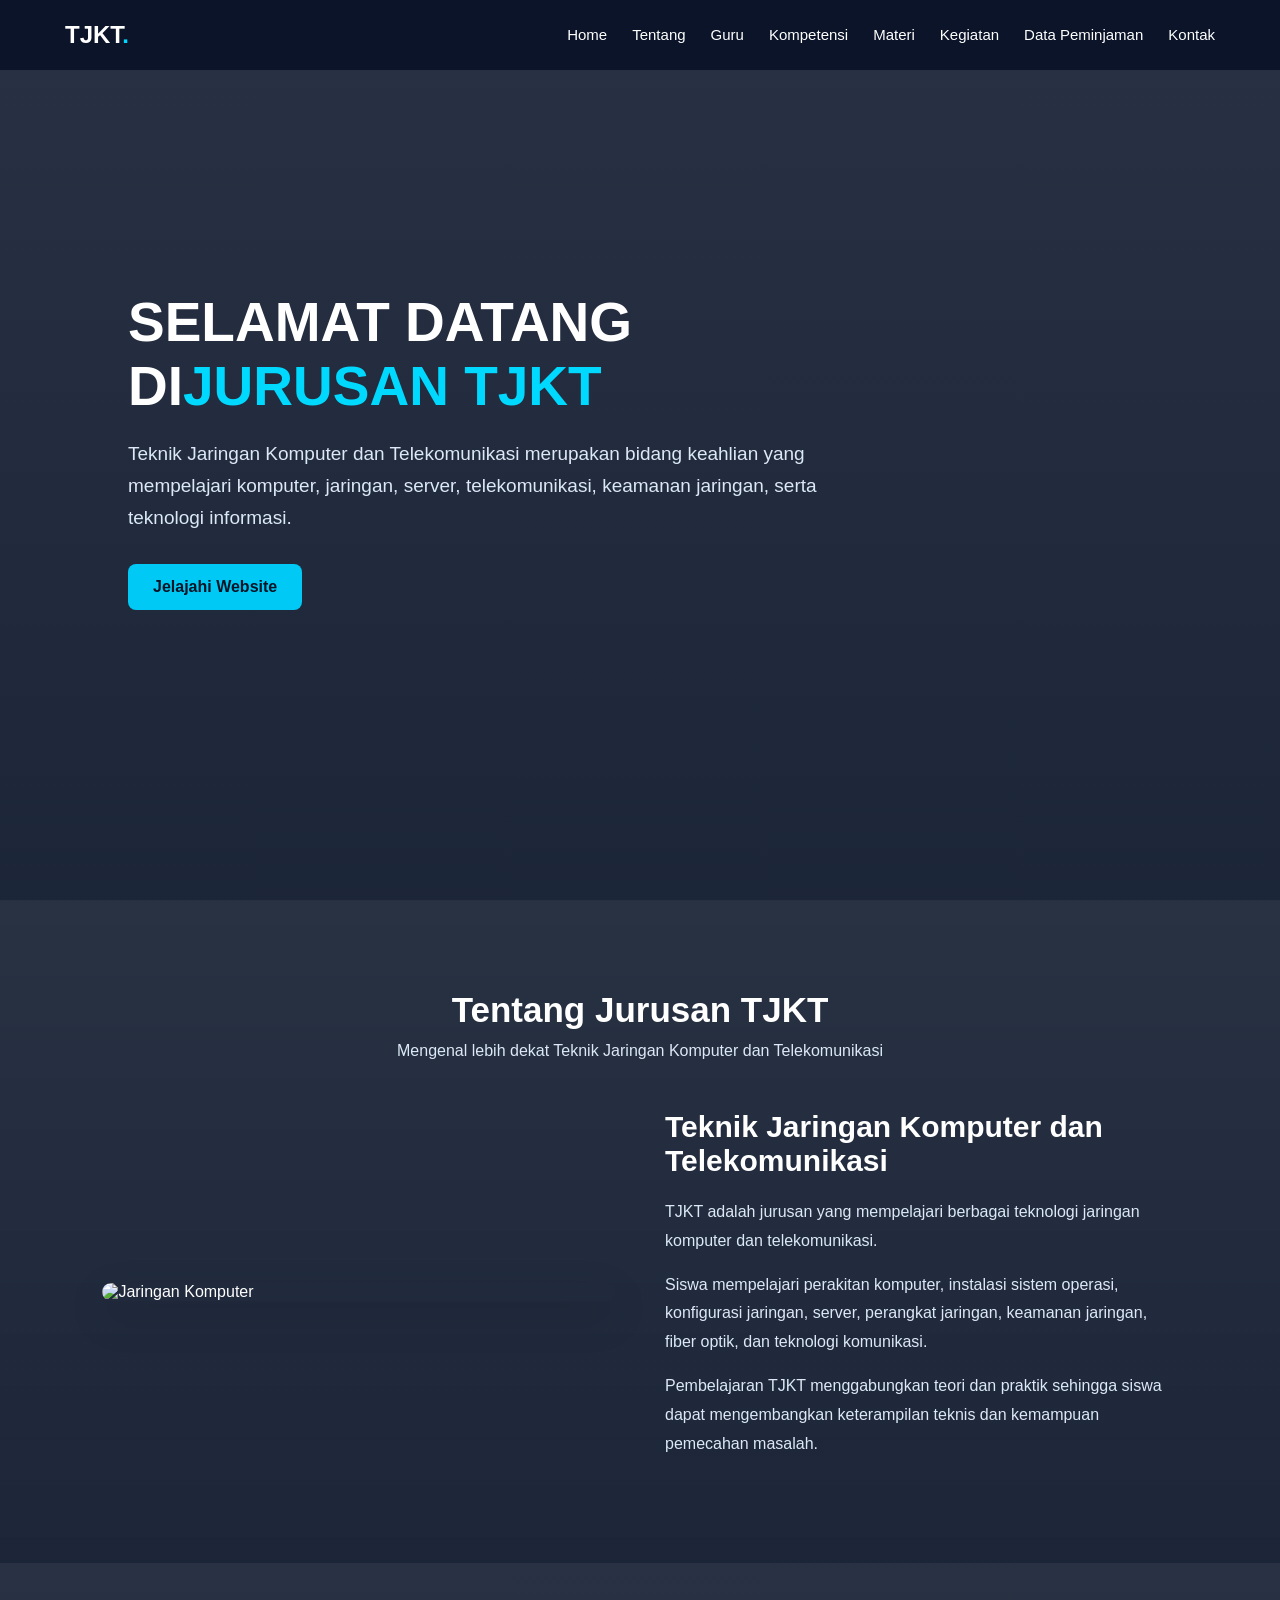
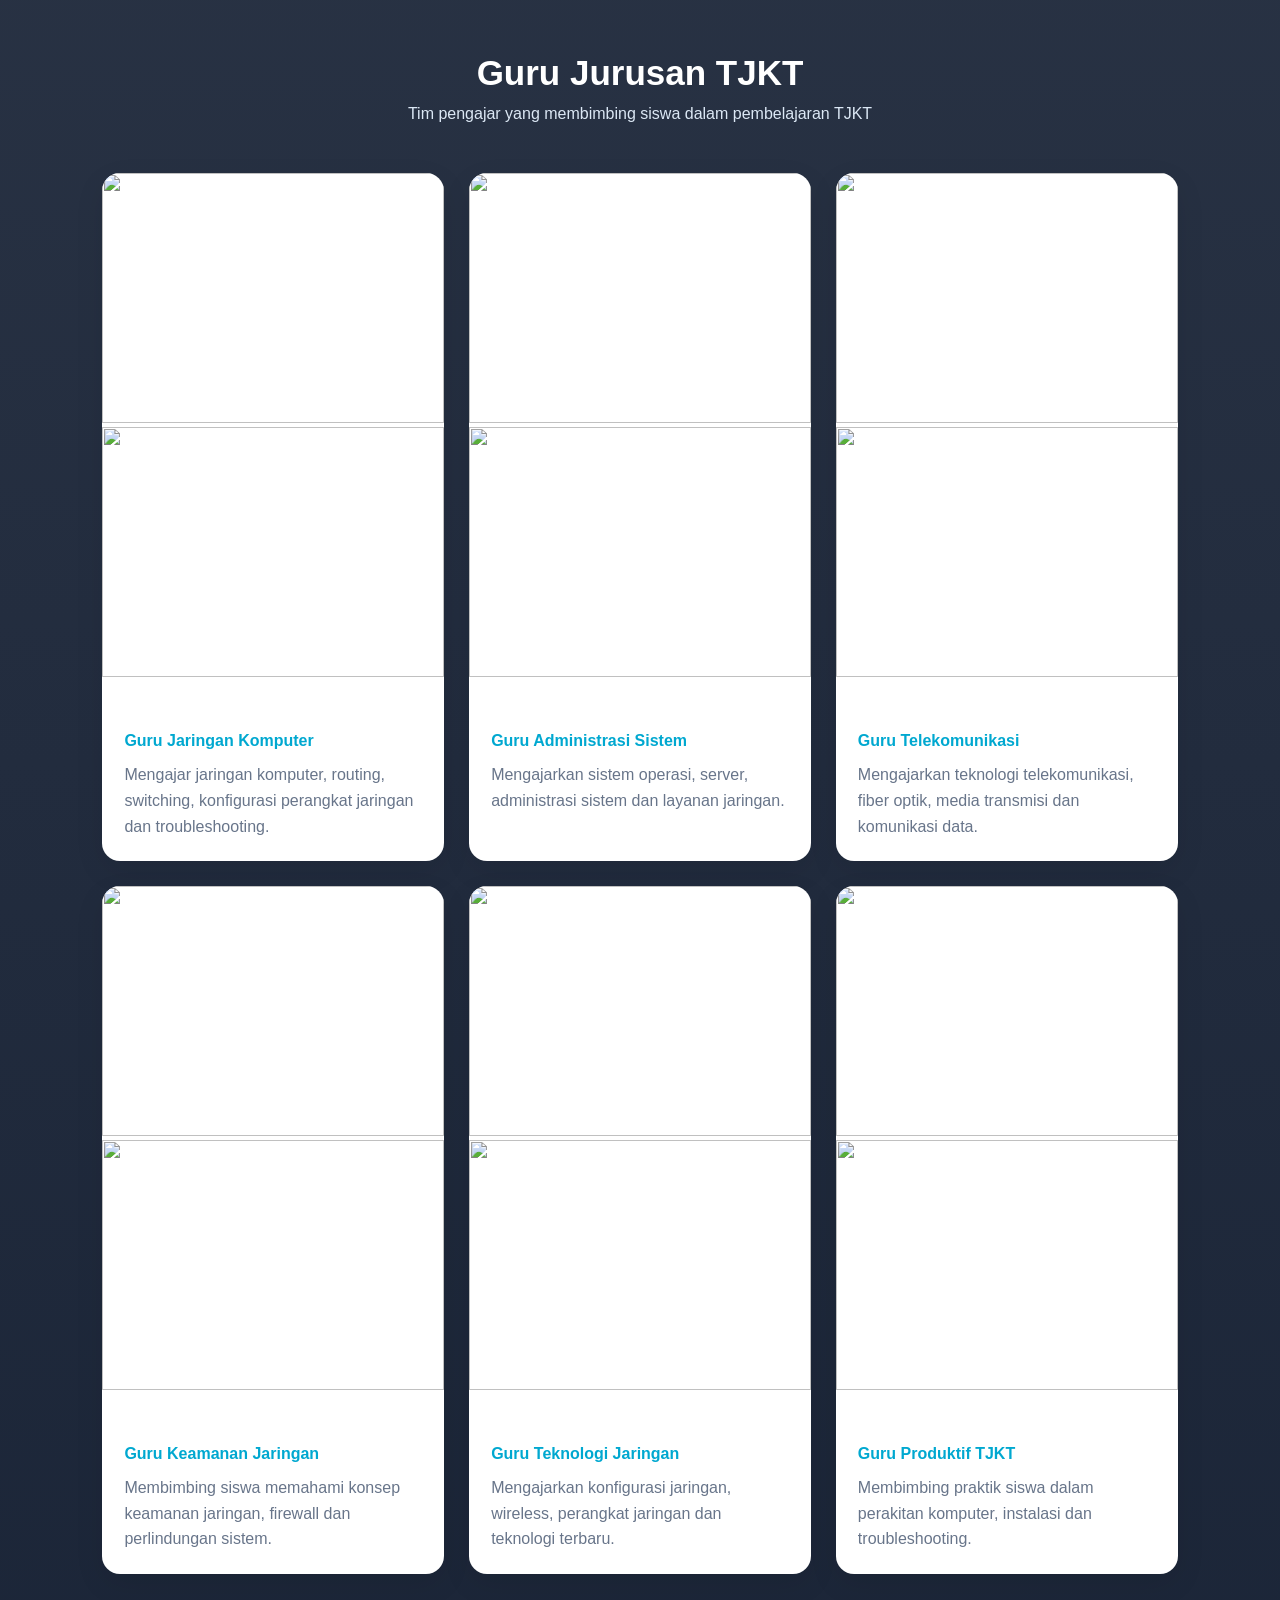
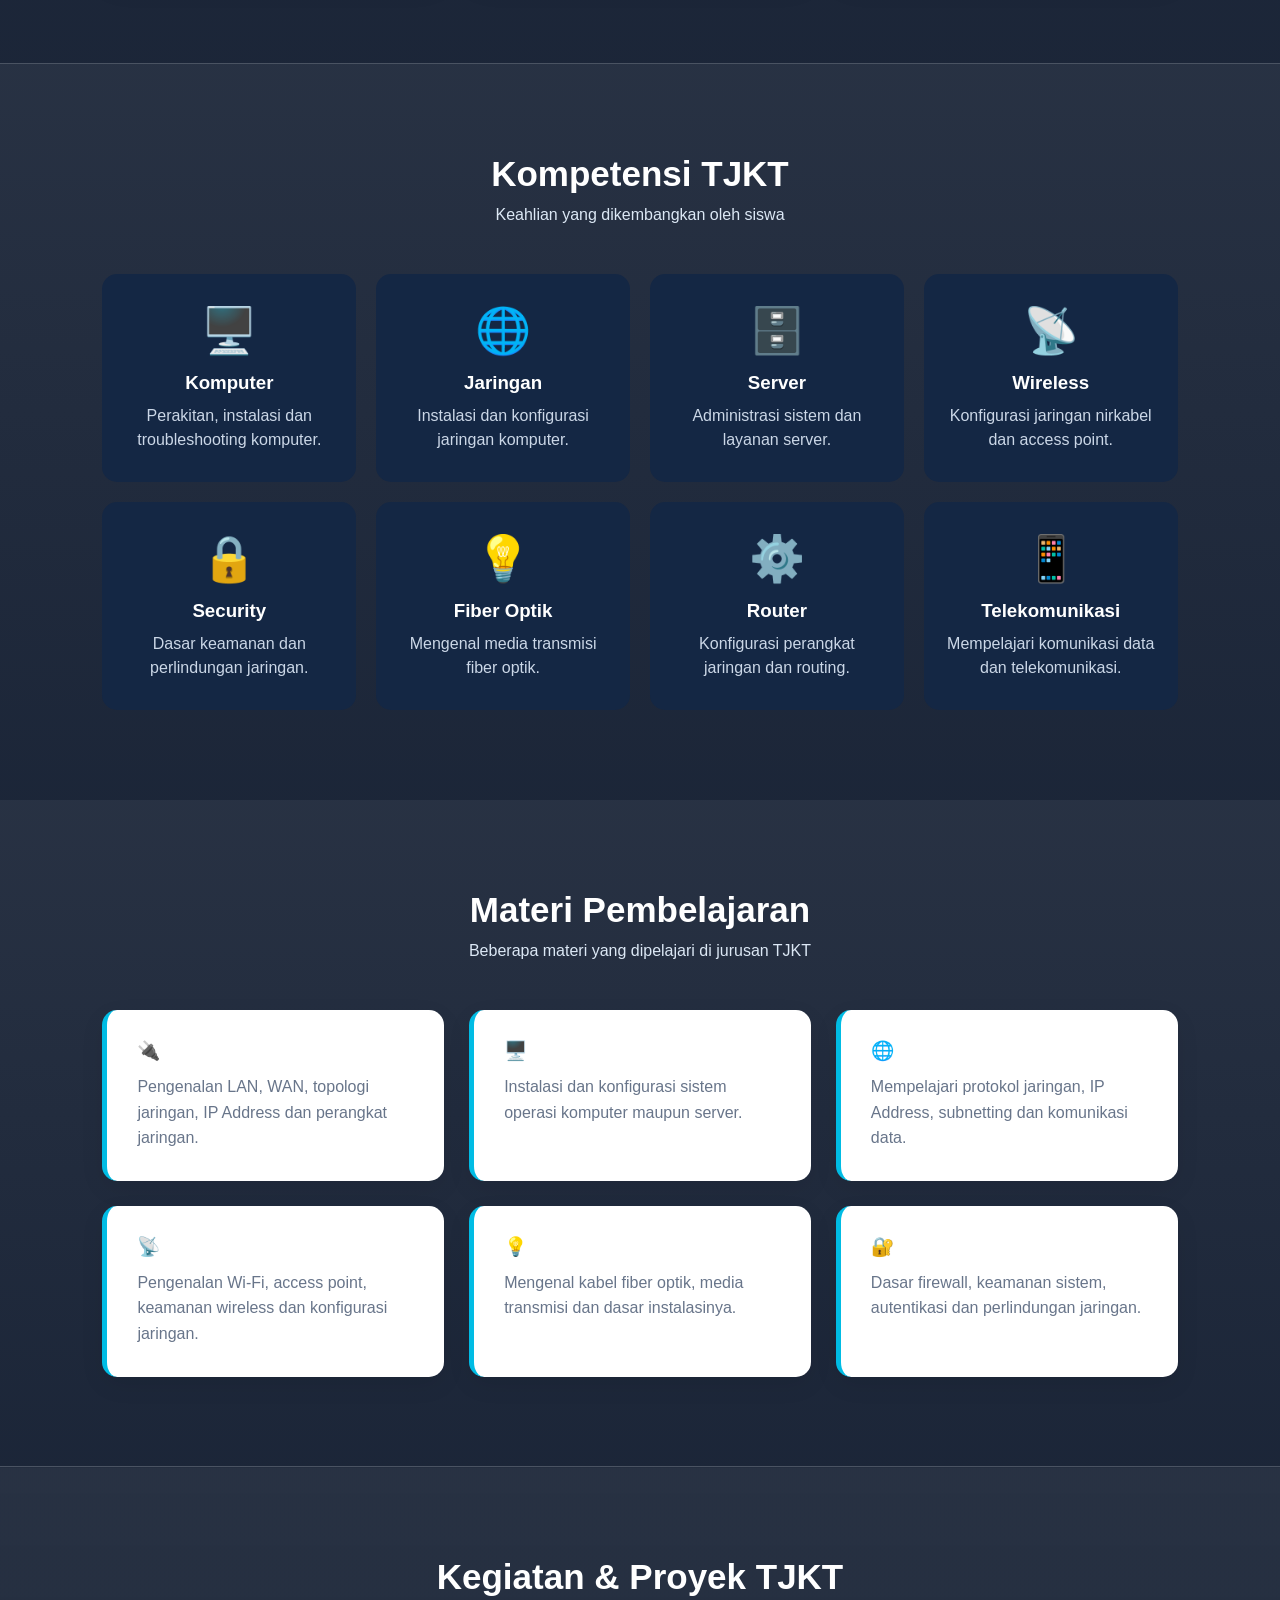
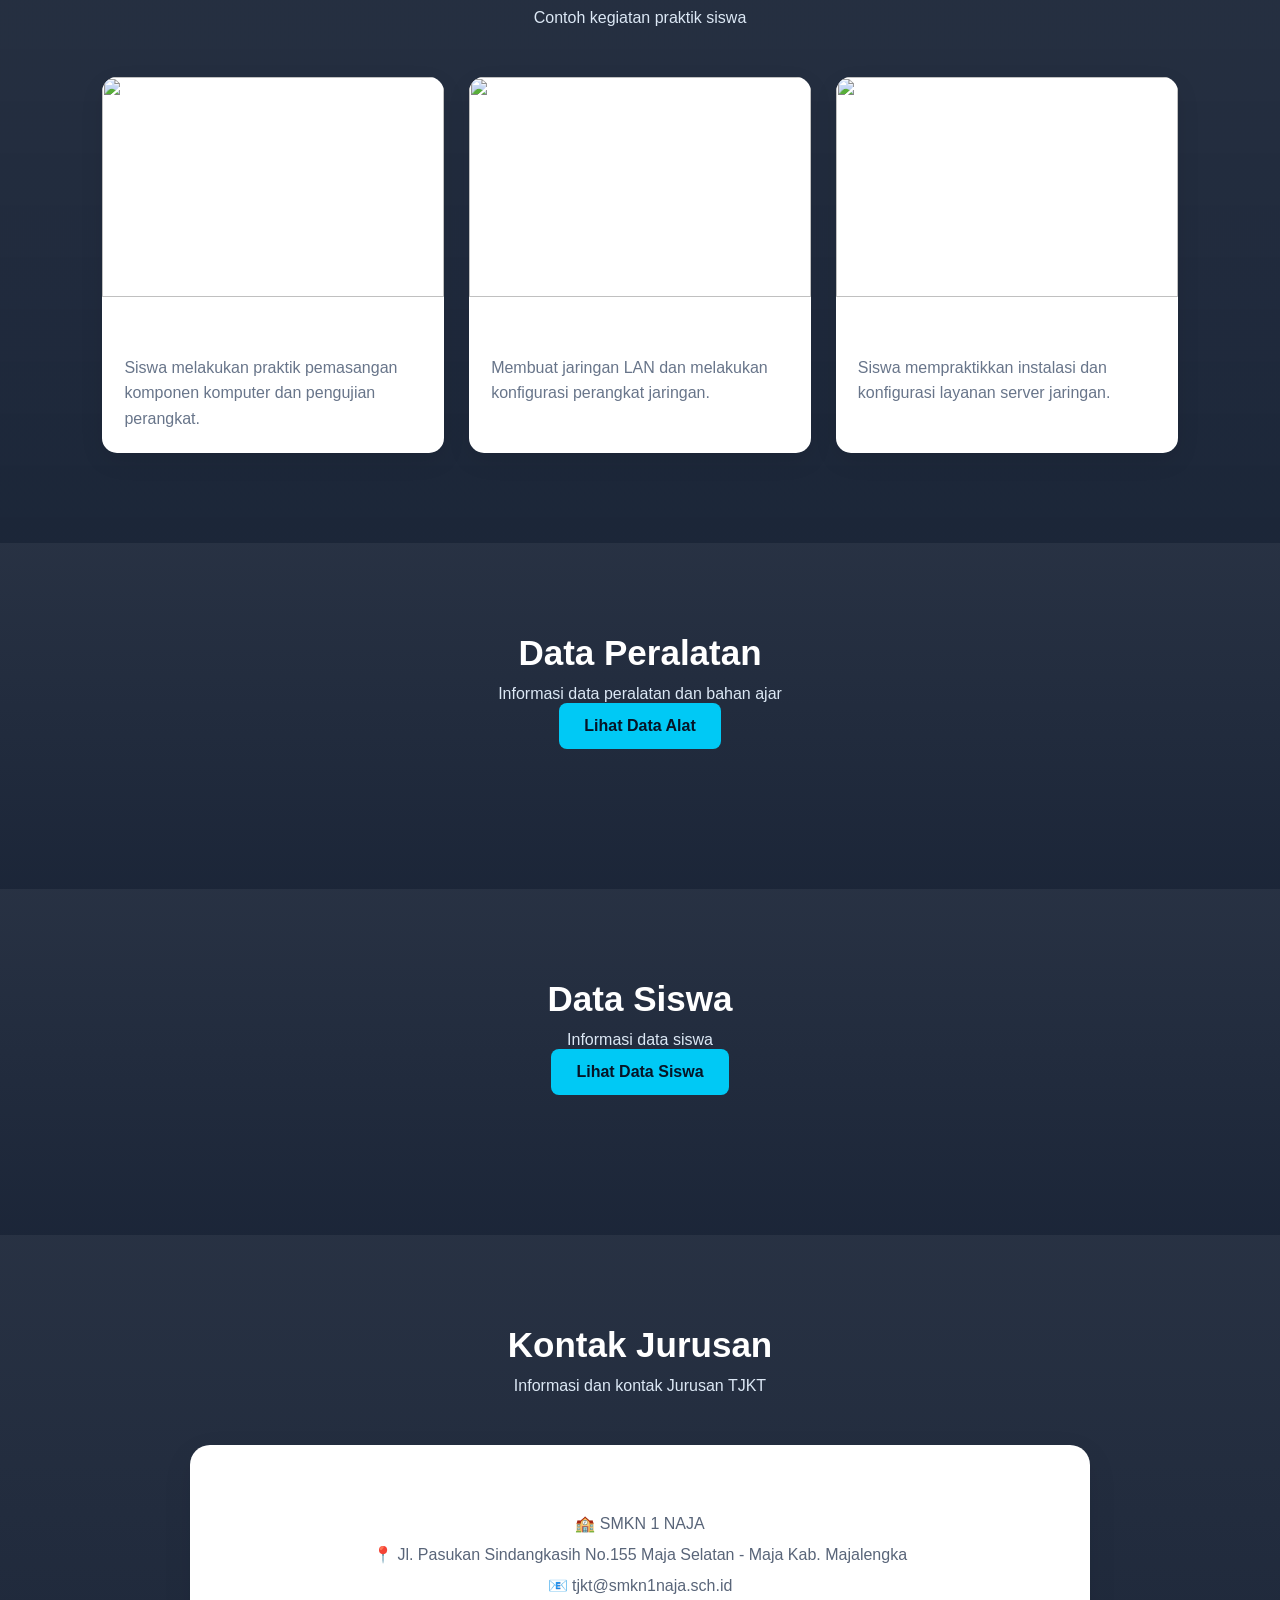
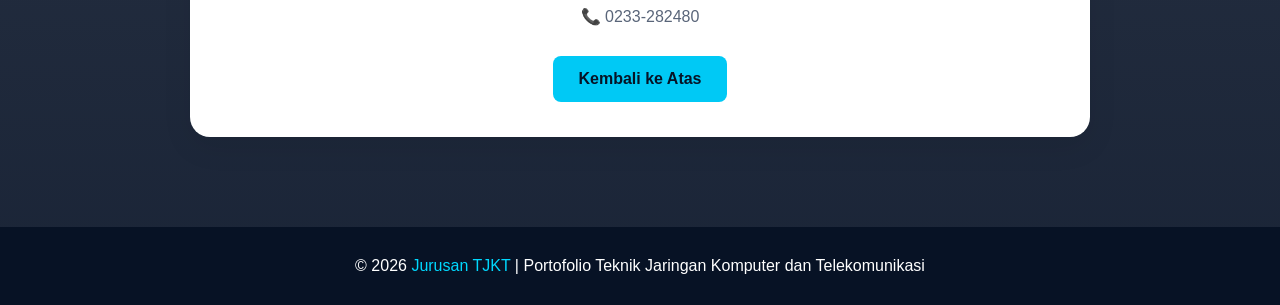
==== index.html @ 025c6976 "menambah file tampil siswa,tambah siswa,siswa.php, memperbaiki index utama, index2, dan update siswa" ====
<!DOCTYPE html>
<html lang="id">
<head>
    <meta charset="UTF-8">
    <meta name="viewport" content="width=device-width, initial-scale=1.0">
    <title>Portofolio Jurusan TJKT</title>

    <style>
        * {
            margin: 0;
            padding: 0;
            box-sizing: border-box;
            scroll-behavior: smooth;
            font-family: Arial, Helvetica, sans-serif;
        }

        body {
            background: #f4f7fb;
            color: #172033;
        }

        /* NAVBAR */
        header {
            position: fixed;
            top: 0;
            width: 100%;
            z-index: 1000;
            background: rgba(10, 20, 40, 0.95);
            backdrop-filter: blur(10px);
        }

        nav {
            max-width: 1200px;
            margin: auto;
            height: 70px;
            display: flex;
            justify-content: space-between;
            align-items: center;
            padding: 0 25px;
        }

        .logo {
            color: white;
            font-size: 24px;
            font-weight: bold;
        }

        .logo span {
            color: #00d9ff;
        }

        nav ul {
            list-style: none;
            display: flex;
            gap: 25px;
        }

        nav ul li a {
            color: white;
            text-decoration: none;
            font-size: 15px;
            transition: .3s;
        }

        nav ul li a:hover {
            color: #00d9ff;
        }

        /* SHARED SECTION BACKGROUND */
        section {
            background:
                linear-gradient(rgba(4, 15, 35, .85), rgba(4, 15, 35, .9)),
                url("https://images.unsplash.com/photo-1558494949-ef010cbdcc31?auto=format&fit=crop&w=1600&q=80");
            background-size: cover;
            background-position: center;
            color: white;
        }

        .hero {
            min-height: 100vh;
            display: flex;
            align-items: center;
            padding: 100px 10%;
        }

        .hero-content {
            max-width: 750px;
        }

        .hero h1 {
            font-size: 55px;
            margin-bottom: 20px;
        }

        .hero h1 span {
            color: #00d9ff;
        }

        .hero p {
            font-size: 19px;
            line-height: 1.7;
            margin-bottom: 30px;
            color: #dce8f5;
        }

        .btn {
            display: inline-block;
            padding: 14px 25px;
            border-radius: 8px;
            background: #00c9f5;
            color: #061426;
            text-decoration: none;
            font-weight: bold;
            transition: .3s;
        }

        .btn:hover {
            transform: translateY(-3px);
            background: white;
        }

        /* GENERAL */
        section {
            padding: 90px 8%;
        }

        .title {
            text-align: center;
            margin-bottom: 50px;
        }

        .title h2 {
            font-size: 35px;
            color: white;
            margin-bottom: 12px;
        }

        .title p {
            color: #dce8f5;
        }

        /* ABOUT */
        .about {
            display: grid;
            grid-template-columns: 1fr 1fr;
            gap: 50px;
            max-width: 1200px;
            margin: auto;
            align-items: center;
        }

        .about img {
            width: 100%;
            border-radius: 20px;
            box-shadow: 0 15px 40px rgba(0,0,0,.15);
        }

        .about-text h3 {
            font-size: 30px;
            margin-bottom: 20px;
            color: white;
        }

        .about-text p {
            line-height: 1.8;
            color: #dce8f5;
            margin-bottom: 15px;
        }

        /* GURU */
        .guru-container {
            max-width: 1200px;
            margin: auto;
            display: grid;
            grid-template-columns: repeat(3, 1fr);
            gap: 25px;
        }

        .guru-card {
            background: white;
            border-radius: 18px;
            overflow: hidden;
            box-shadow: 0 10px 30px rgba(0,0,0,.08);
            transition: .3s;
        }

        .guru-card:hover {
            transform: translateY(-8px);
        }

        .guru-card img {
            width: 100%;
            height: 250px;
            object-fit: cover;
        }

        .guru-info {
            padding: 22px;
        }

        .guru-info h3 {
            margin-bottom: 7px;
        }

        .guru-info .jabatan {
            color: #00a8d0;
            font-weight: bold;
            margin-bottom: 12px;
        }

        .guru-info p {
            color: #68758a;
            line-height: 1.6;
        }

        /* KOMPETENSI */
        .kompetensi {
            color: white;
        }

        .skill-container {
            max-width: 1200px;
            margin: auto;
            display: grid;
            grid-template-columns: repeat(4, 1fr);
            gap: 20px;
        }

        .skill {
            background: #142744;
            padding: 30px 20px;
            border-radius: 15px;
            text-align: center;
            transition: .3s;
        }

        .skill:hover {
            background: #00a8d0;
            transform: translateY(-5px);
        }

        .skill .icon {
            font-size: 45px;
            margin-bottom: 15px;
        }

        .skill h3 {
            margin-bottom: 10px;
        }

        .skill p {
            color: #cbd7e7;
            line-height: 1.5;
        }

        /* MATERI */
        .materi-container {
            max-width: 1200px;
            margin: auto;
            display: grid;
            grid-template-columns: repeat(3, 1fr);
            gap: 25px;
        }

        .materi {
            background: white;
            padding: 30px;
            border-radius: 15px;
            border-left: 5px solid #00bce4;
            box-shadow: 0 8px 25px rgba(0,0,0,.07);
        }

        .materi h3 {
            margin-bottom: 12px;
        }

        .materi p {
            color: #68758a;
            line-height: 1.6;
        }

        /* KEGIATAN */
        .project-container {
            max-width: 1200px;
            margin: auto;
            display: grid;
            grid-template-columns: repeat(3, 1fr);
            gap: 25px;
        }

        .project {
            background: white;
            border-radius: 15px;
            overflow: hidden;
            box-shadow: 0 8px 25px rgba(0,0,0,.08);
        }

        .project img {
            width: 100%;
            height: 220px;
            object-fit: cover;
        }

        .project-content {
            padding: 22px;
        }

        .project-content h3 {
            margin-bottom: 10px;
        }

        .project-content p {
            color: #68758a;
            line-height: 1.6;
        }

        /* KONTAK */
        .contact {
            max-width: 900px;
            margin: auto;
            text-align: center;
        }

        .contact-box {
            background: white;
            padding: 35px;
            border-radius: 20px;
            box-shadow: 0 10px 30px rgba(0,0,0,.08);
        }

        .contact-box p {
            margin: 12px 0;
            color: #596579;
        }

        /* FOOTER */
        footer {
            background: #071225;
            color: white;
            text-align: center;
            padding: 30px;
        }

        footer span {
            color: #00d9ff;
        }

        /* RESPONSIVE */
        @media(max-width: 900px) {
            .about {
                grid-template-columns: 1fr;
            }

            .guru-container,
            .project-container {
                grid-template-columns: repeat(2, 1fr);
            }

            .skill-container {
                grid-template-columns: repeat(2, 1fr);
            }

            .hero h1 {
                font-size: 42px;
            }

            nav ul {
                gap: 12px;
            }
        }

        @media(max-width: 600px) {
            nav ul {
                display: none;
            }

            .hero h1 {
                font-size: 35px;
            }

            .hero p {
                font-size: 16px;
            }

            .guru-container,
            .project-container,
            .skill-container {
                grid-template-columns: 1fr;
            }

            section {
                padding: 70px 6%;
            }
        }
    </style>
</head>

<body>

<header>
    <nav>
        <div class="logo">TJKT<span>.</span></div>

        <ul>
            <li><a href="#home">Home</a></li>
            <li><a href="#about">Tentang</a></li>
            <li><a href="#guru">Guru</a></li>
            <li><a href="#kompetensi">Kompetensi</a></li>
            <li><a href="#materi">Materi</a></li>
            <li><a href="#kegiatan">Kegiatan</a></li>
            <li><a href="#data-peminjaman">Data Peminjaman</a></li>
            <li><a href="#kontak">Kontak</a></li>
        </ul>
    </nav>
</header>


<!-- HOME -->
<section class="hero" id="home">
    <div class="hero-content">
        <h1>SELAMAT DATANG DI<span>JURUSAN TJKT</span></h1>

        <p>
            Teknik Jaringan Komputer dan Telekomunikasi merupakan bidang
            keahlian yang mempelajari komputer, jaringan, server,
            telekomunikasi, keamanan jaringan, serta teknologi informasi.
        </p>

        <a href="#about" class="btn">Jelajahi Website</a>
    </div>
</section>


<!-- TENTANG -->
<section id="about">

    <div class="title">
        <h2>Tentang Jurusan TJKT</h2>
        <p>Mengenal lebih dekat Teknik Jaringan Komputer dan Telekomunikasi</p>
    </div>

    <div class="about">

        <img
            src="https://images.unsplash.com/photo-1558494949-ef010cbdcc31?auto=format&fit=crop&w=1000&q=80"
            alt="Jaringan Komputer">

        <div class="about-text">

            <h3>Teknik Jaringan Komputer dan Telekomunikasi</h3>

            <p>
                TJKT adalah jurusan yang mempelajari berbagai teknologi
                jaringan komputer dan telekomunikasi.
            </p>

            <p>
                Siswa mempelajari perakitan komputer, instalasi sistem
                operasi, konfigurasi jaringan, server, perangkat jaringan,
                keamanan jaringan, fiber optik, dan teknologi komunikasi.
            </p>

            <p>
                Pembelajaran TJKT menggabungkan teori dan praktik sehingga
                siswa dapat mengembangkan keterampilan teknis dan kemampuan
                pemecahan masalah.
            </p>

        </div>
    </div>
</section>


<!-- GURU -->
<section id="guru">

    <div class="title">
        <h2>Guru Jurusan TJKT</h2>
        <p>Tim pengajar yang membimbing siswa dalam pembelajaran TJKT</p>
    </div>

    <div class="guru-container">

        <div class="guru-card">

            <img src="../hahaha/images/Guntur-Irfan-Haerudin-S.Kom.png">

            <img src="../miniproject-TKJ-kel5/miniproject-TKJ-kel5/Guntur-Irfan-Haerudin-S.Kom.png">


            <div class="guru-info">
                <h3>Ahmad Fauzi, S.Kom.</h3>
                <div class="jabatan">Guru Jaringan Komputer</div>
                <p>
                    Mengajar jaringan komputer, routing, switching,
                    konfigurasi perangkat jaringan dan troubleshooting.
                </p>
            </div>
        </div>


        <div class="guru-card">

            <img src="../hahaha/images/Nurwati-S.Kom.png">

            <img src="../miniproject-TKJ-kel5/miniproject-TKJ-kel5/Nurwati-S.Kom.png">

            <div class="guru-info">
                <h3>Siti Rahma, S.Kom.</h3>
                <div class="jabatan">Guru Administrasi Sistem</div>
                <p>
                    Mengajarkan sistem operasi, server, administrasi
                    sistem dan layanan jaringan.
                </p>
            </div>
        </div>


        <div class="guru-card">

            <img src="../hahaha/images/pak-agus.png">

            <img src="../miniproject-TKJ-kel5/miniproject-TKJ-kel5/pak-agus.png">

            <div class="guru-info">
                <h3>Budi Santoso, S.T.</h3>
                <div class="jabatan">Guru Telekomunikasi</div>
                <p>
                    Mengajarkan teknologi telekomunikasi, fiber optik,
                    media transmisi dan komunikasi data.
                </p>
            </div>
        </div>


        <div class="guru-card">

            <img src="../hahaha/images/Muchamad-Anton-Irawan-Sardi-S.T.png">

            <img src="../miniproject-TKJ-kel5/miniproject-TKJ-kel5/Muchamad-Anton-Irawan-Sardi-S.T.png">


            <div class="guru-info">
                <h3>Dewi Lestari, S.Kom.</h3>
                <div class="jabatan">Guru Keamanan Jaringan</div>
                <p>
                    Membimbing siswa memahami konsep keamanan jaringan,
                    firewall dan perlindungan sistem.
                </p>
            </div>
        </div>


        <div class="guru-card">

            <img src="https://randomuser.me/api/portraits/men/75.jpg">

            <img src="../miniproject-TKJ-kel5/miniproject-TKJ-kel5/Maman, S.T.png">


            <div class="guru-info">
                <h3>Rizky Pratama, S.Kom.</h3>
                <div class="jabatan">Guru Teknologi Jaringan</div>
                <p>
                    Mengajarkan konfigurasi jaringan, wireless,
                    perangkat jaringan dan teknologi terbaru.
                </p>
            </div>
        </div>


        <div class="guru-card">

            <img src="https://randomuser.me/api/portraits/women/33.jpg">

            <img src="../miniproject-TKJ-kel5/miniproject-TKJ-kel5/Maman Tarkiman S.T.png ">


            <div class="guru-info">
                <h3>Nur Aisyah, S.Kom.</h3>
                <div class="jabatan">Guru Produktif TJKT</div>
                <p>
                    Membimbing praktik siswa dalam perakitan komputer,
                    instalasi dan troubleshooting.
                </p>
            </div>
        </div>

    </div>
</section>


<!-- KOMPETENSI -->
<section class="kompetensi" id="kompetensi">

    <div class="title">
        <h2>Kompetensi TJKT</h2>
        <p>Keahlian yang dikembangkan oleh siswa</p>
    </div>

    <div class="skill-container">

        <div class="skill">
            <div class="icon">🖥️</div>
            <h3>Komputer</h3>
            <p>Perakitan, instalasi dan troubleshooting komputer.</p>
        </div>

        <div class="skill">
            <div class="icon">🌐</div>
            <h3>Jaringan</h3>
            <p>Instalasi dan konfigurasi jaringan komputer.</p>
        </div>

        <div class="skill">
            <div class="icon">🗄️</div>
            <h3>Server</h3>
            <p>Administrasi sistem dan layanan server.</p>
        </div>

        <div class="skill">
            <div class="icon">📡</div>
            <h3>Wireless</h3>
            <p>Konfigurasi jaringan nirkabel dan access point.</p>
        </div>

        <div class="skill">
            <div class="icon">🔒</div>
            <h3>Security</h3>
            <p>Dasar keamanan dan perlindungan jaringan.</p>
        </div>

        <div class="skill">
            <div class="icon">💡</div>
            <h3>Fiber Optik</h3>
            <p>Mengenal media transmisi fiber optik.</p>
        </div>

        <div class="skill">
            <div class="icon">⚙️</div>
            <h3>Router</h3>
            <p>Konfigurasi perangkat jaringan dan routing.</p>
        </div>

        <div class="skill">
            <div class="icon">📱</div>
            <h3>Telekomunikasi</h3>
            <p>Mempelajari komunikasi data dan telekomunikasi.</p>
        </div>

    </div>
</section>


<!-- MATERI -->
<section id="materi">

    <div class="title">
        <h2>Materi Pembelajaran</h2>
        <p>Beberapa materi yang dipelajari di jurusan TJKT</p>
    </div>

    <div class="materi-container">

        <div class="materi">
            <h3>🔌 Dasar Jaringan</h3>
            <p>
                Pengenalan LAN, WAN, topologi jaringan,
                IP Address dan perangkat jaringan.
            </p>
        </div>

        <div class="materi">
            <h3>🖥️ Sistem Operasi</h3>
            <p>
                Instalasi dan konfigurasi sistem operasi
                komputer maupun server.
            </p>
        </div>

        <div class="materi">
            <h3>🌐 TCP/IP</h3>
            <p>
                Mempelajari protokol jaringan,
                IP Address, subnetting dan komunikasi data.
            </p>
        </div>

        <div class="materi">
            <h3>📡 Wireless</h3>
            <p>
                Pengenalan Wi-Fi, access point,
                keamanan wireless dan konfigurasi jaringan.
            </p>
        </div>

        <div class="materi">
            <h3>💡 Fiber Optik</h3>
            <p>
                Mengenal kabel fiber optik,
                media transmisi dan dasar instalasinya.
            </p>
        </div>

        <div class="materi">
            <h3>🔐 Keamanan Jaringan</h3>
            <p>
                Dasar firewall, keamanan sistem,
                autentikasi dan perlindungan jaringan.
            </p>
        </div>

    </div>
</section>


<!-- KEGIATAN -->
<section class="kegiatan" id="kegiatan">

    <div class="title">
        <h2>Kegiatan & Proyek TJKT</h2>
        <p>Contoh kegiatan praktik siswa</p>
    </div>

    <div class="project-container">

        <div class="project">
            <img src="https://images.unsplash.com/photo-1518770660439-4636190af475?auto=format&fit=crop&w=1000&q=80">

            <div class="project-content">
                <h3>Perakitan Komputer</h3>
                <p>
                    Siswa melakukan praktik pemasangan komponen
                    komputer dan pengujian perangkat.
                </p>
            </div>
        </div>


        <div class="project">
            <img src="https://images.unsplash.com/photo-1558494949-ef010cbdcc31?auto=format&fit=crop&w=1000&q=80">

            <div class="project-content">
                <h3>Praktik Jaringan</h3>
                <p>
                    Membuat jaringan LAN dan melakukan konfigurasi
                    perangkat jaringan.
                </p>
            </div>
        </div>


        <div class="project">
            <img src="https://images.unsplash.com/photo-1451187580459-43490279c0fa?auto=format&fit=crop&w=1000&q=80">

            <div class="project-content">
                <h3>Project Server</h3>
                <p>
                    Siswa mempraktikkan instalasi dan konfigurasi
                    layanan server jaringan.
                </p>
            </div>
        </div>

    </div>
</section>

<!-- DATA PERALATAN -->
<section class="data-peralatan" id="data-peralatan">

    <div class="title">
        <h2>Data Peralatan</h2>
        <p>Informasi data peralatan dan bahan ajar</p>
        <a href="index.php" class="btn">Lihat Data Alat</a>
    </div>
</section>

<!--DATA SISWA-->
<section class="data-siswa" id="data-siswa">

    <div class="title">
        <h2>Data Siswa</h2>
        <p>Informasi data siswa</p>
        <a href="siswa.php" class="btn">Lihat Data Siswa</a>
    </div>

</section>

<!-- KONTAK -->
<section id="kontak">

    <div class="title">
        <h2>Kontak Jurusan</h2>
        <p>Informasi dan kontak Jurusan TJKT</p>
    </div>

    <div class="contact">

        <div class="contact-box">

            <h3>Jurusan TJKT</h3>

            <p>🏫 SMKN 1 NAJA</p>
            <p>📍 Jl. Pasukan Sindangkasih No.155 Maja Selatan - Maja Kab. Majalengka</p>
            <p>📧 tjkt@smkn1naja.sch.id</p>
            <p>📞 0233-282480</p>

            <br>

            <a href="#home" class="btn">Kembali ke Atas</a>

        </div>

    </div>

</section>


<footer>
    <p>
        © 2026 <span>Jurusan TJKT</span> |
        Portofolio Teknik Jaringan Komputer dan Telekomunikasi
    </p>
</footer>


</body>
</html>
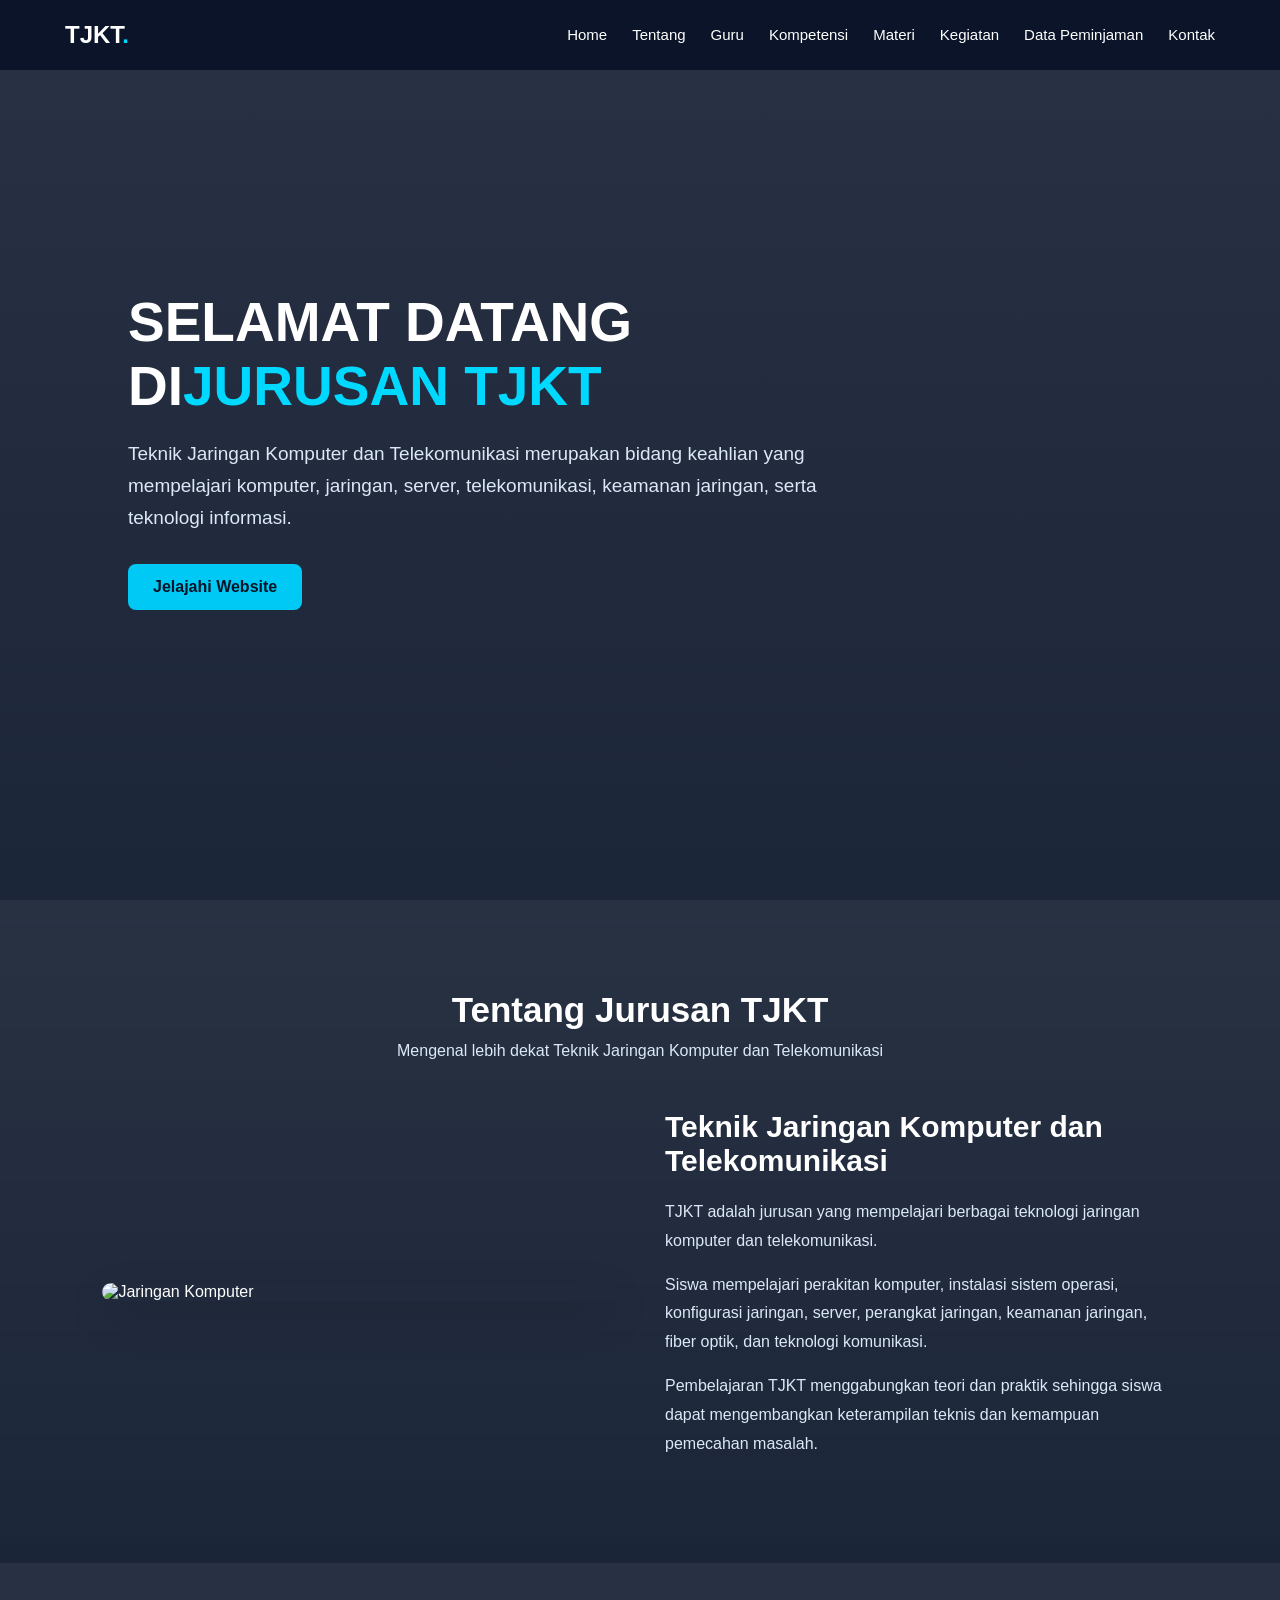
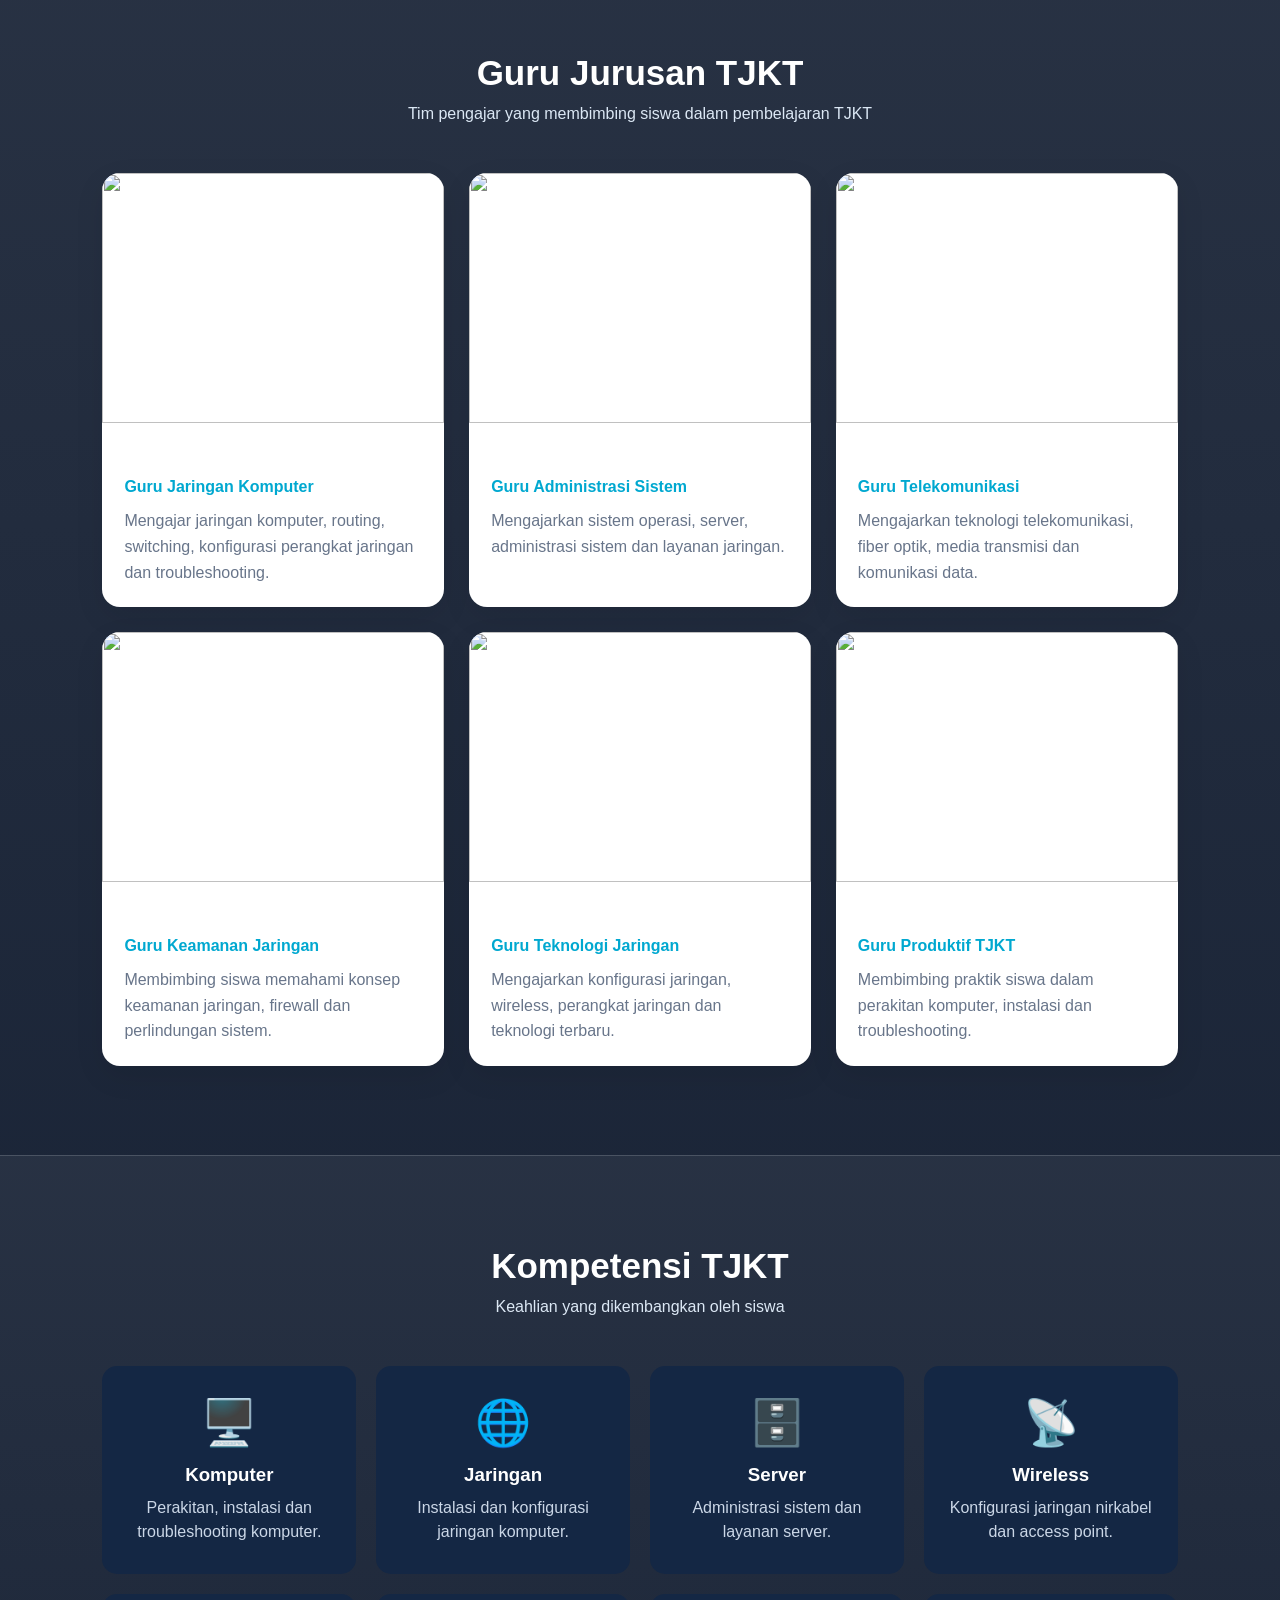
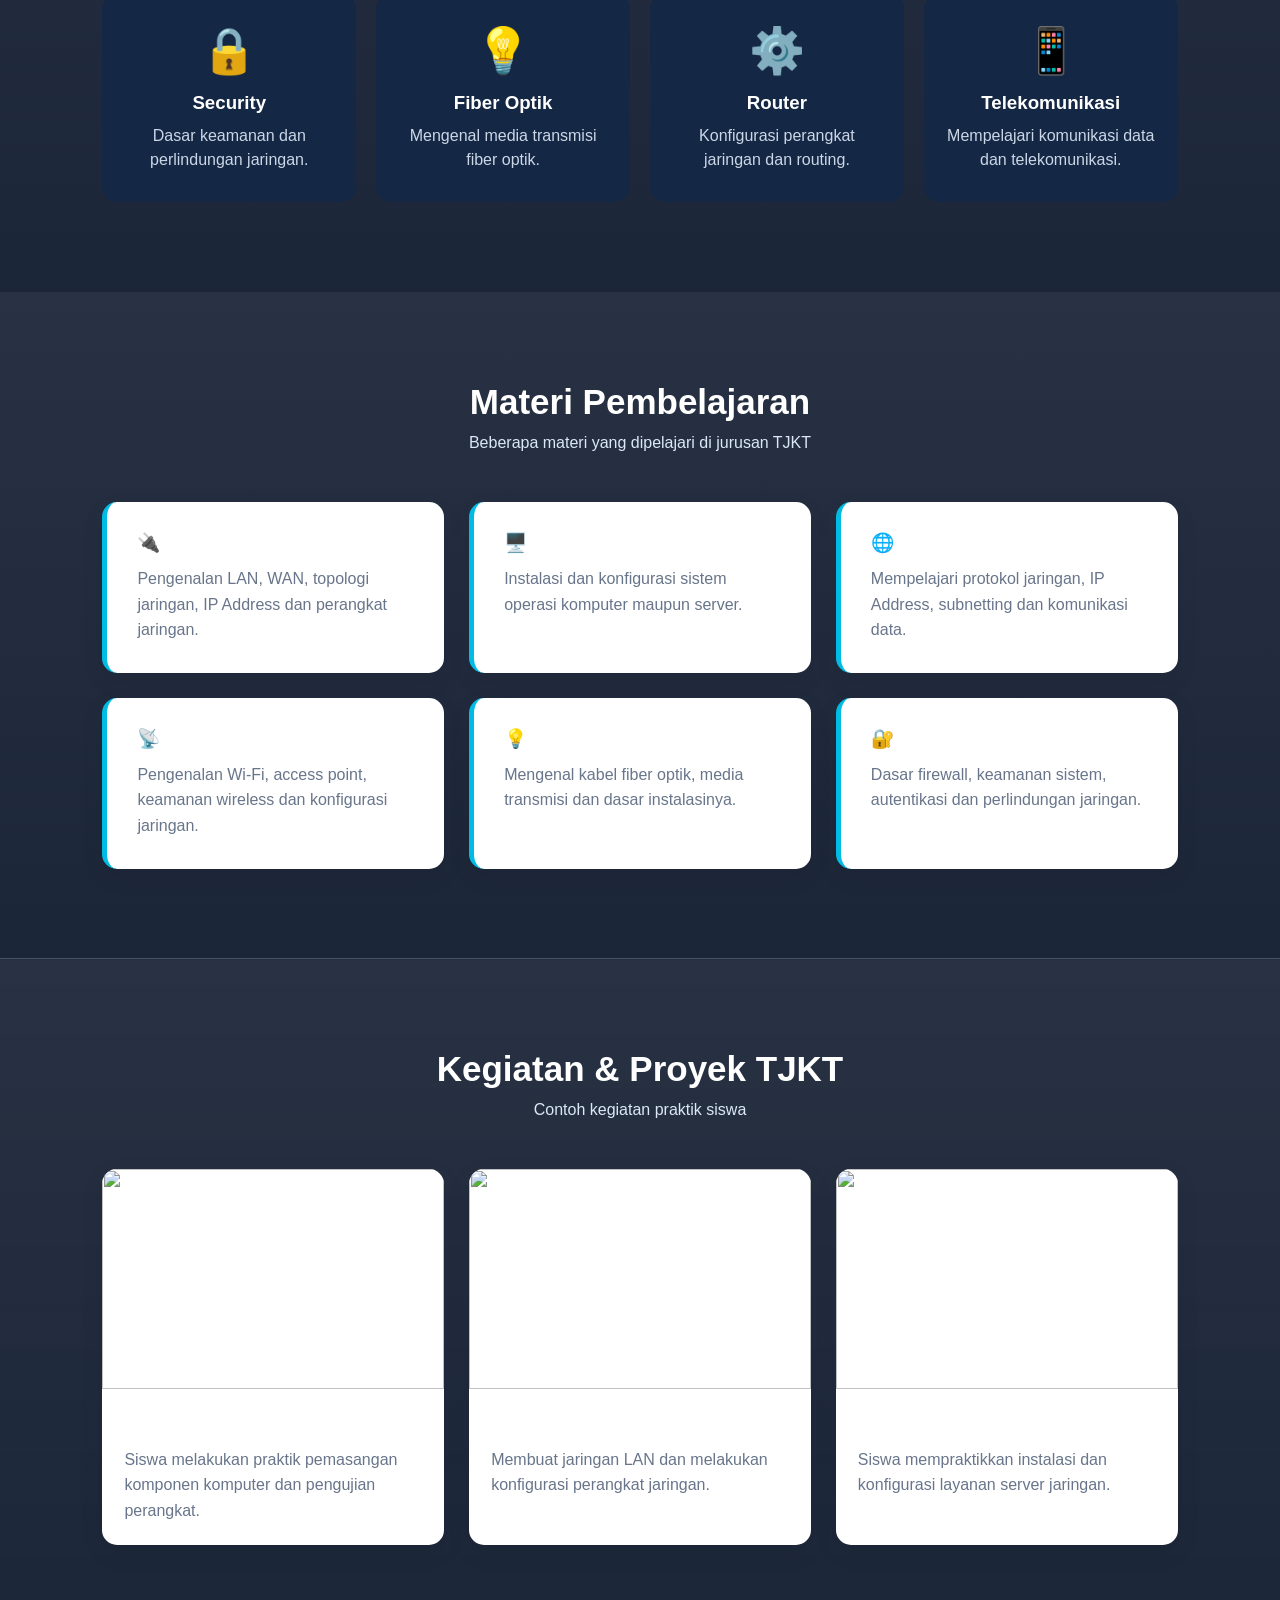
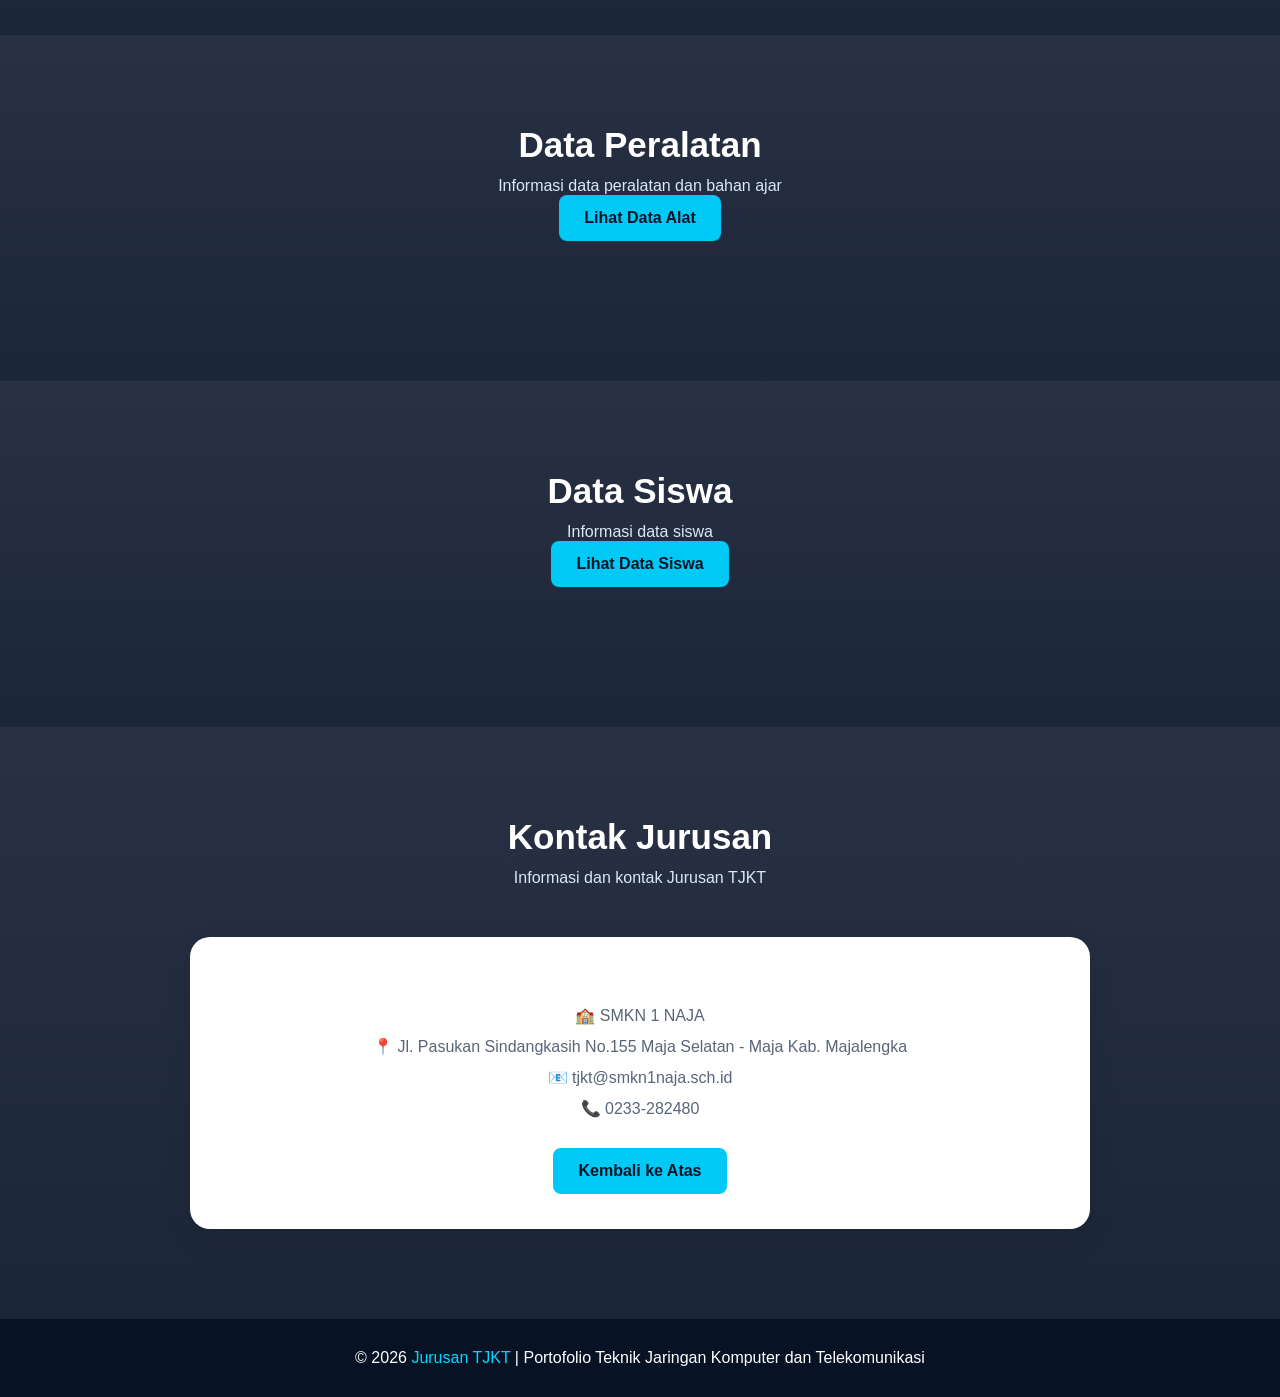
==== commit bda1e7bc: "memperbaiki/mengahapus foto ganda di index.html" ====
--- a/index.html
+++ b/index.html
@@ -483,7 +483,6 @@
 
         <div class="guru-card">
 
-            <img src="../hahaha/images/Guntur-Irfan-Haerudin-S.Kom.png">
 
             <img src="../miniproject-TKJ-kel5/miniproject-TKJ-kel5/Guntur-Irfan-Haerudin-S.Kom.png">
 
@@ -501,7 +500,6 @@
 
         <div class="guru-card">
 
-            <img src="../hahaha/images/Nurwati-S.Kom.png">
 
             <img src="../miniproject-TKJ-kel5/miniproject-TKJ-kel5/Nurwati-S.Kom.png">
 
@@ -518,7 +516,6 @@
 
         <div class="guru-card">
 
-            <img src="../hahaha/images/pak-agus.png">
 
             <img src="../miniproject-TKJ-kel5/miniproject-TKJ-kel5/pak-agus.png">
 
@@ -535,8 +532,6 @@
 
         <div class="guru-card">
 
-            <img src="../hahaha/images/Muchamad-Anton-Irawan-Sardi-S.T.png">
-
             <img src="../miniproject-TKJ-kel5/miniproject-TKJ-kel5/Muchamad-Anton-Irawan-Sardi-S.T.png">
 
 
@@ -553,7 +548,6 @@
 
         <div class="guru-card">
 
-            <img src="https://randomuser.me/api/portraits/men/75.jpg">
 
             <img src="../miniproject-TKJ-kel5/miniproject-TKJ-kel5/Maman, S.T.png">
 
@@ -570,9 +564,6 @@
 
 
         <div class="guru-card">
-
-            <img src="https://randomuser.me/api/portraits/women/33.jpg">
-
             <img src="../miniproject-TKJ-kel5/miniproject-TKJ-kel5/Maman Tarkiman S.T.png ">
 
 
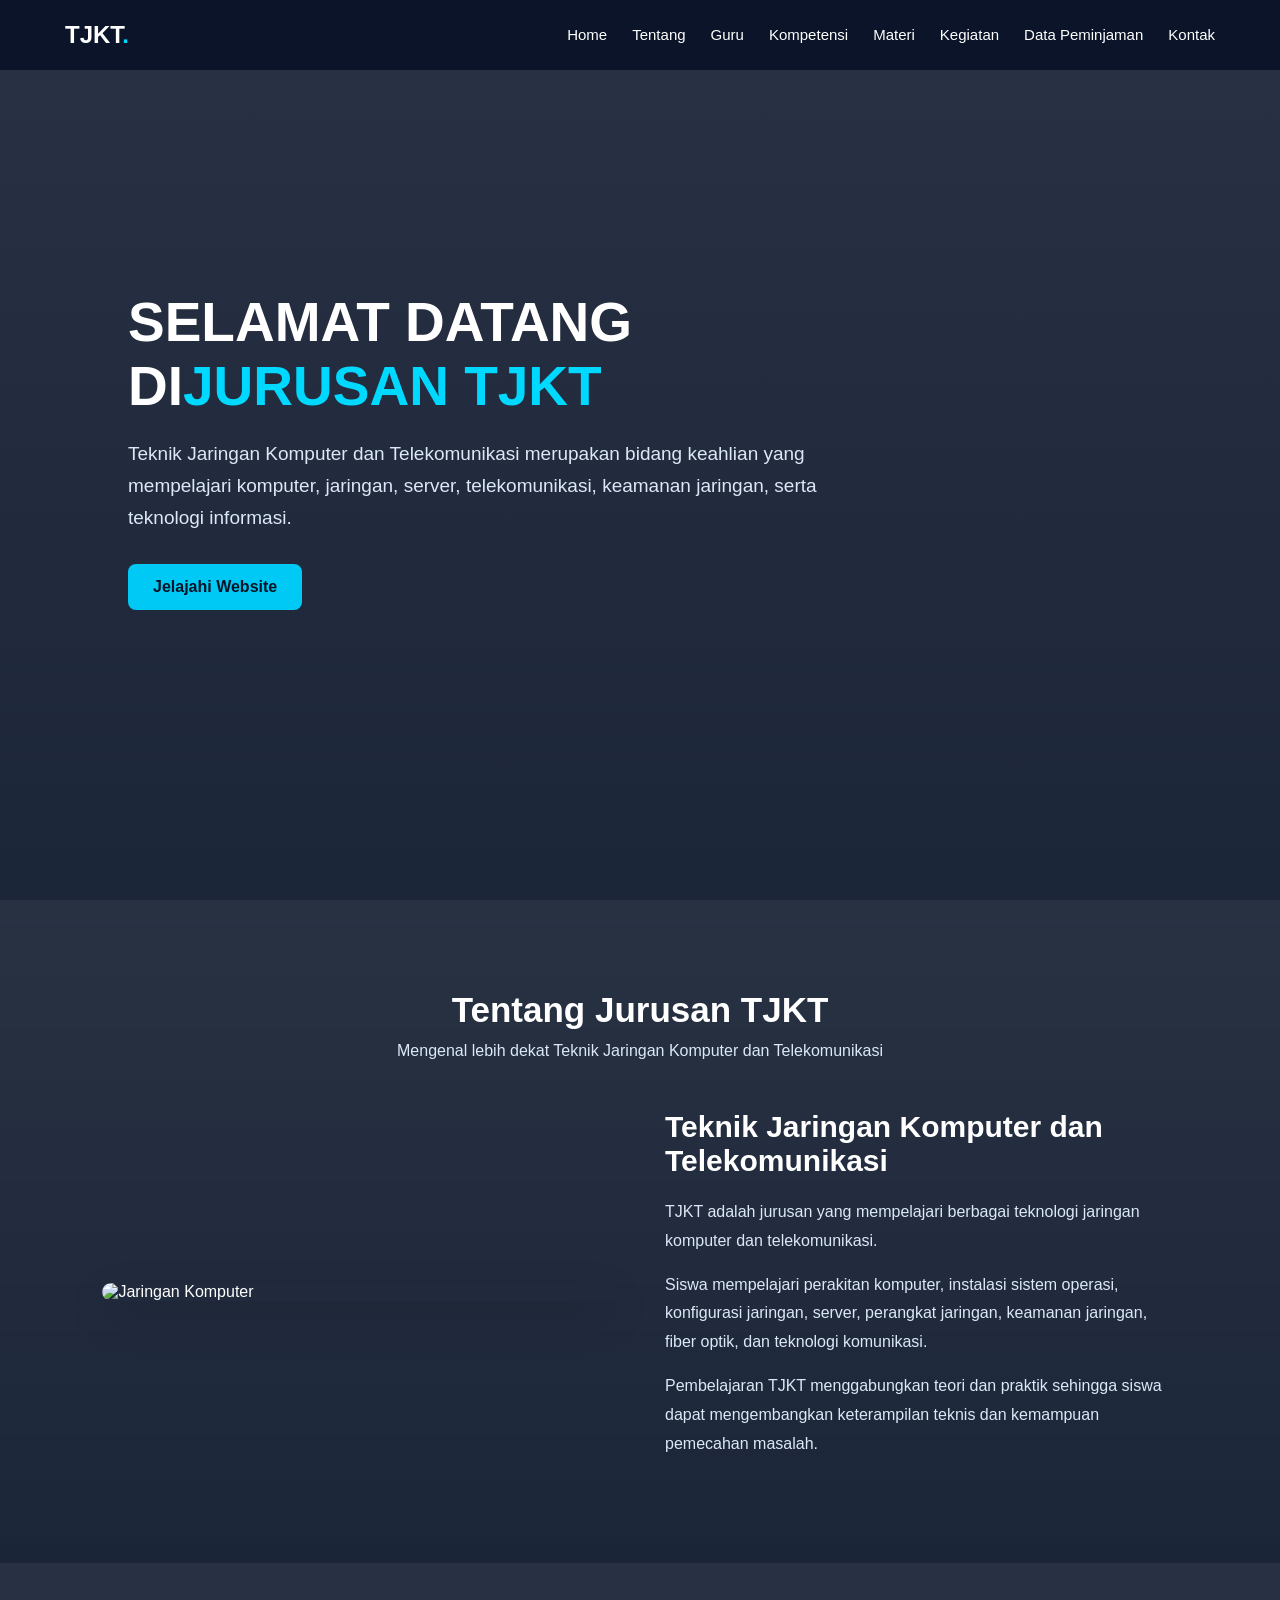
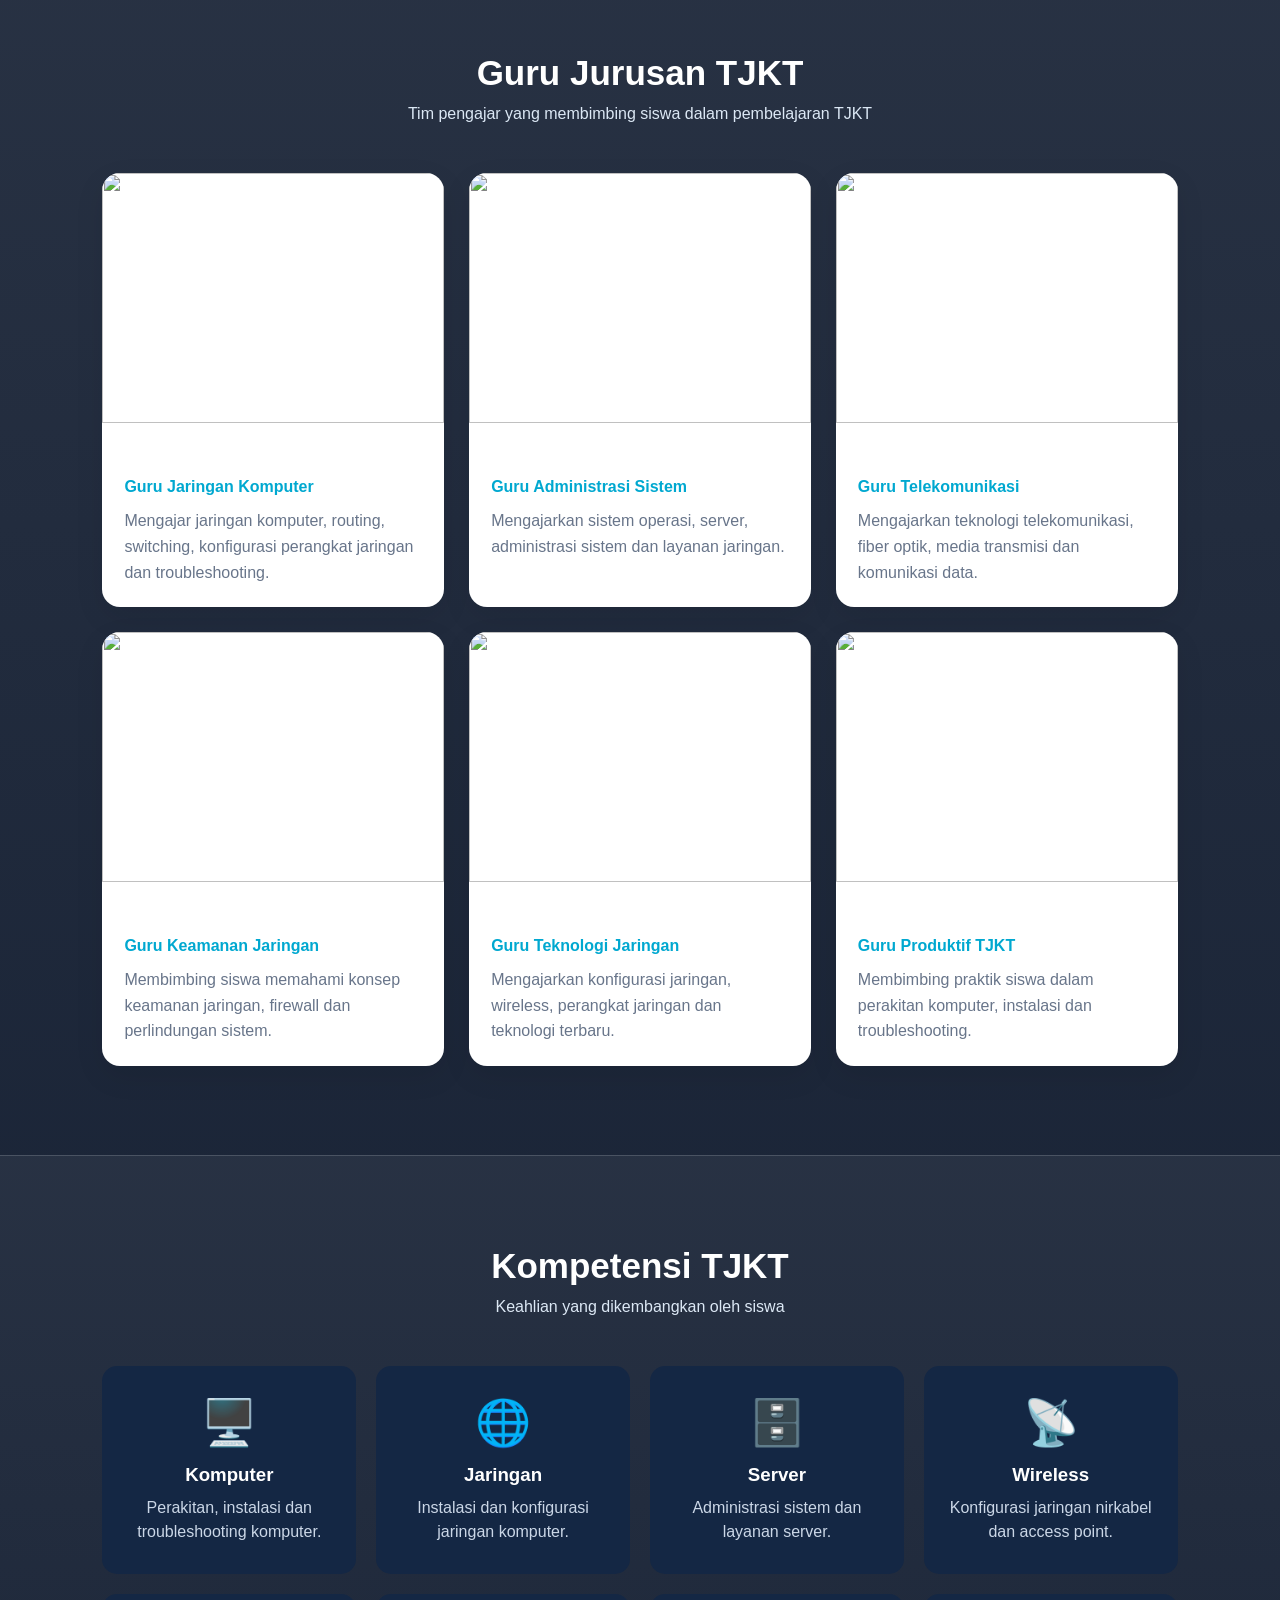
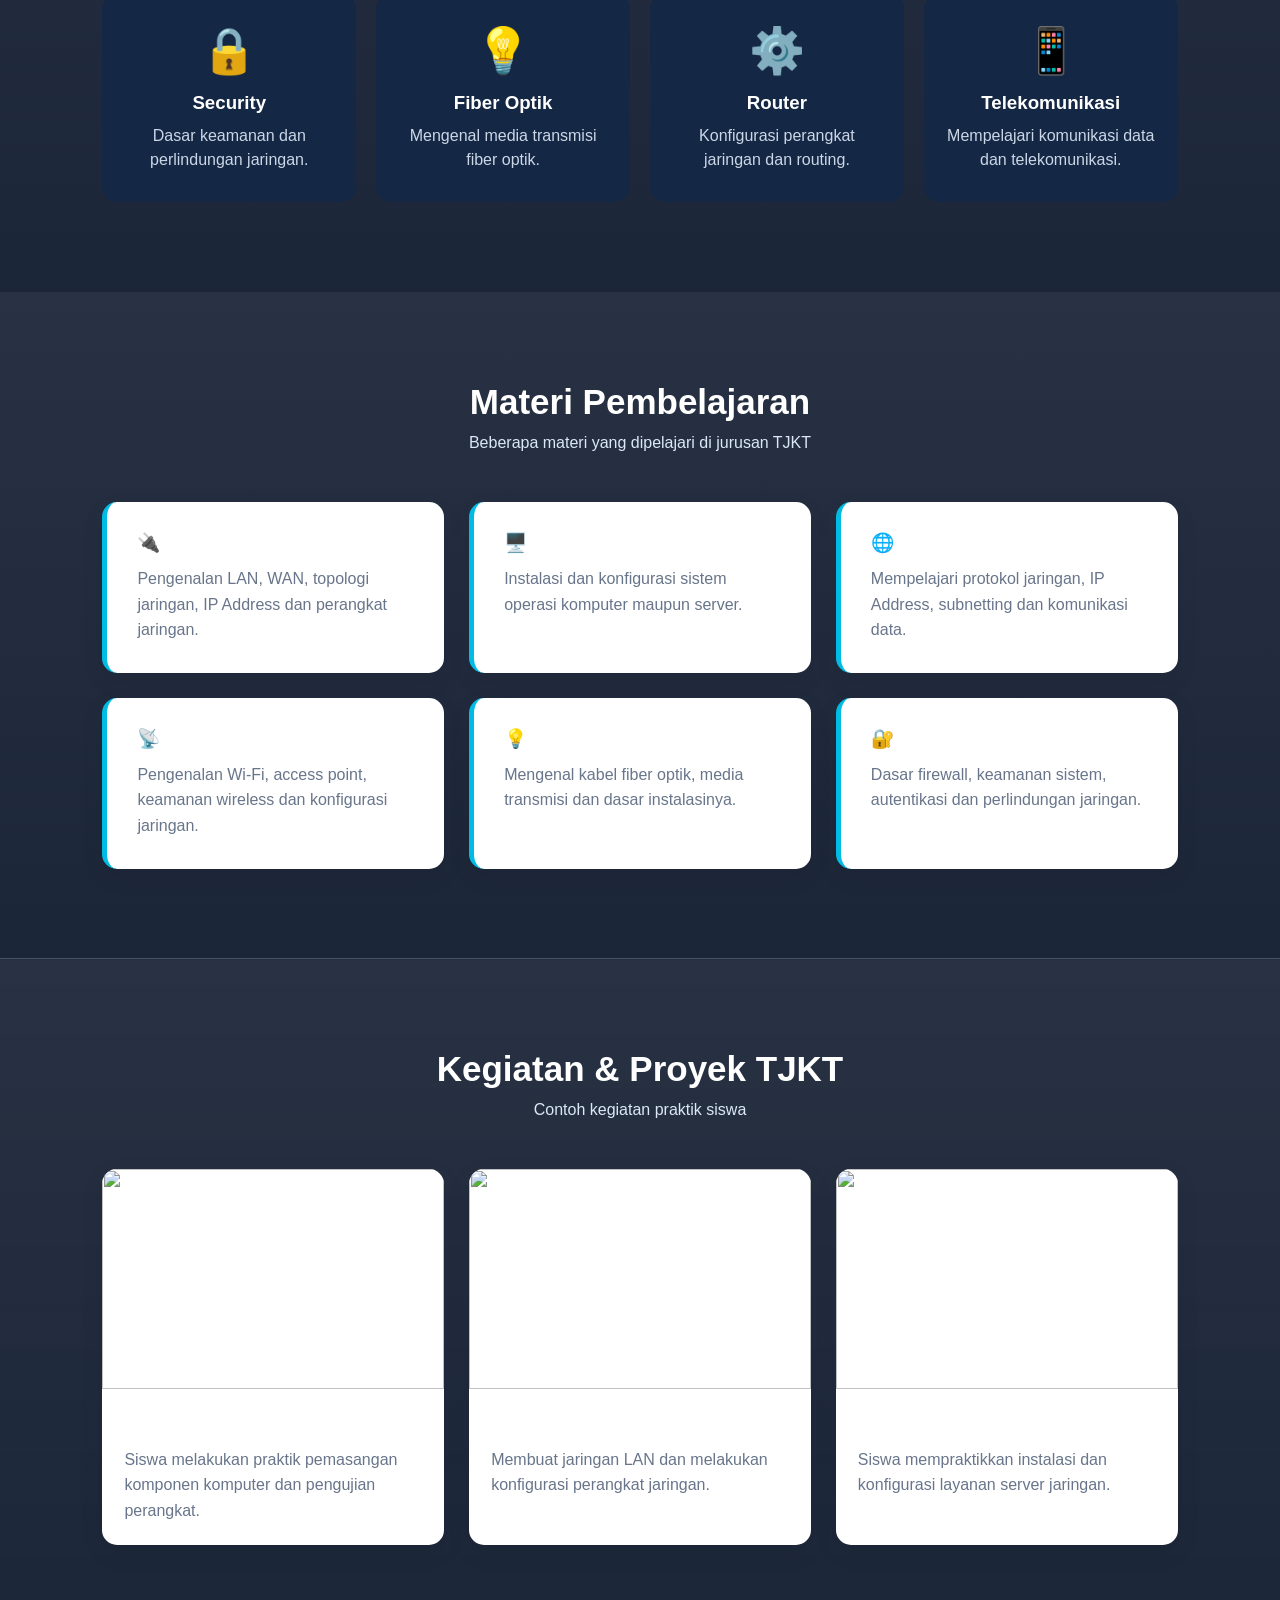
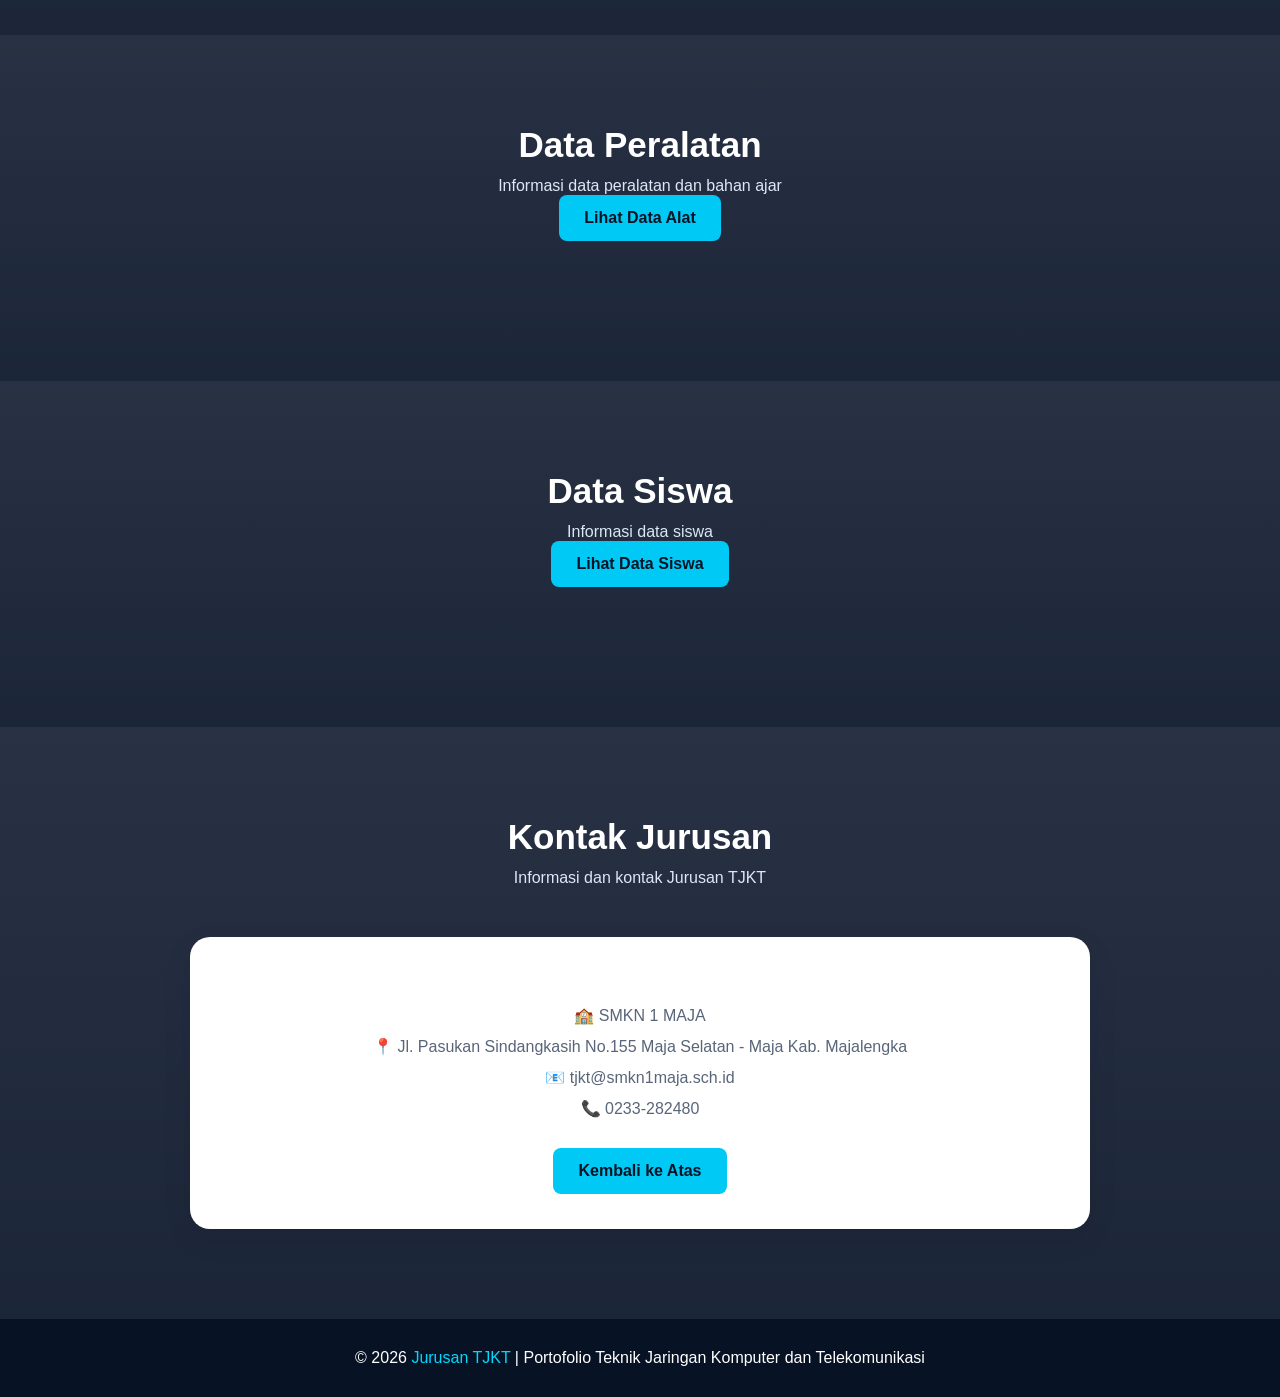
==== commit 5d561649: "membenarkan typo text" ====
--- a/index.html
+++ b/index.html
@@ -791,9 +791,9 @@
 
             <h3>Jurusan TJKT</h3>
 
-            <p>🏫 SMKN 1 NAJA</p>
+            <p>🏫 SMKN 1 MAJA</p>
             <p>📍 Jl. Pasukan Sindangkasih No.155 Maja Selatan - Maja Kab. Majalengka</p>
-            <p>📧 tjkt@smkn1naja.sch.id</p>
+            <p>📧 tjkt@smkn1maja.sch.id</p>
             <p>📞 0233-282480</p>
 
             <br>
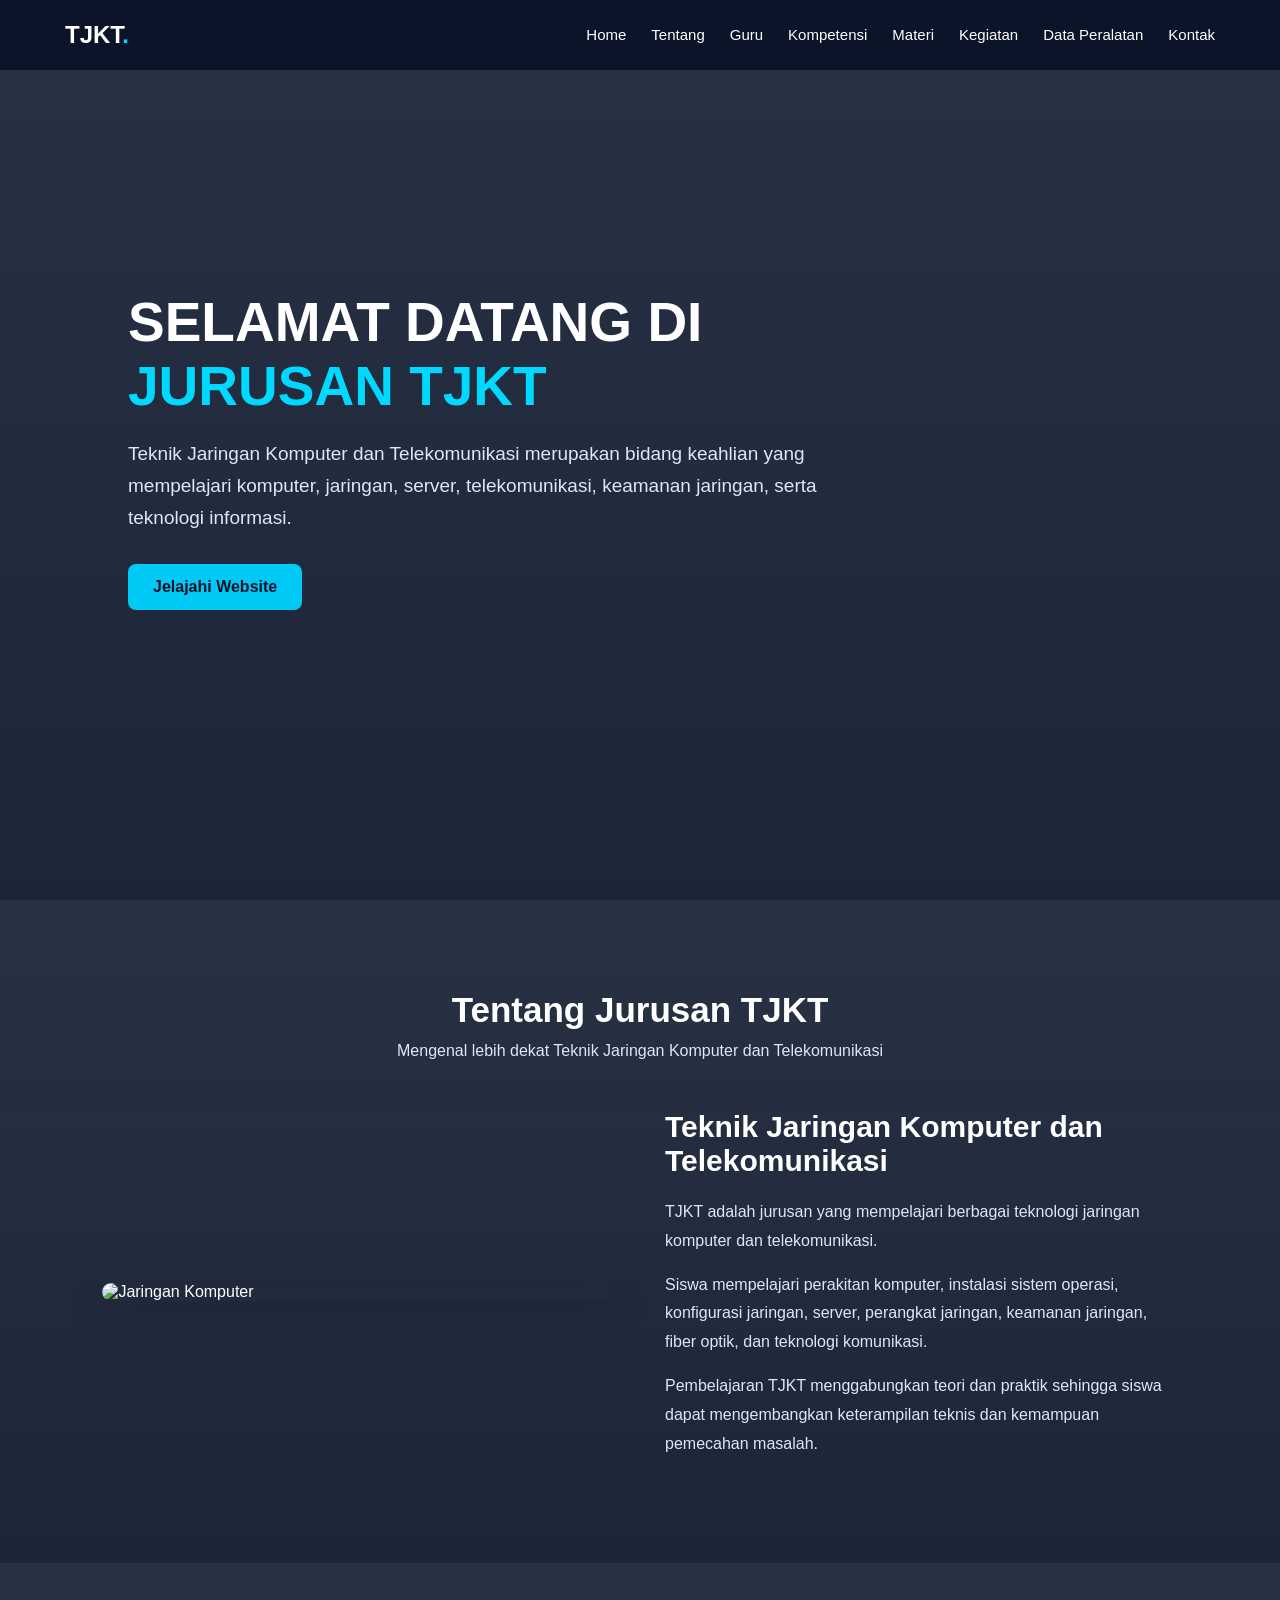
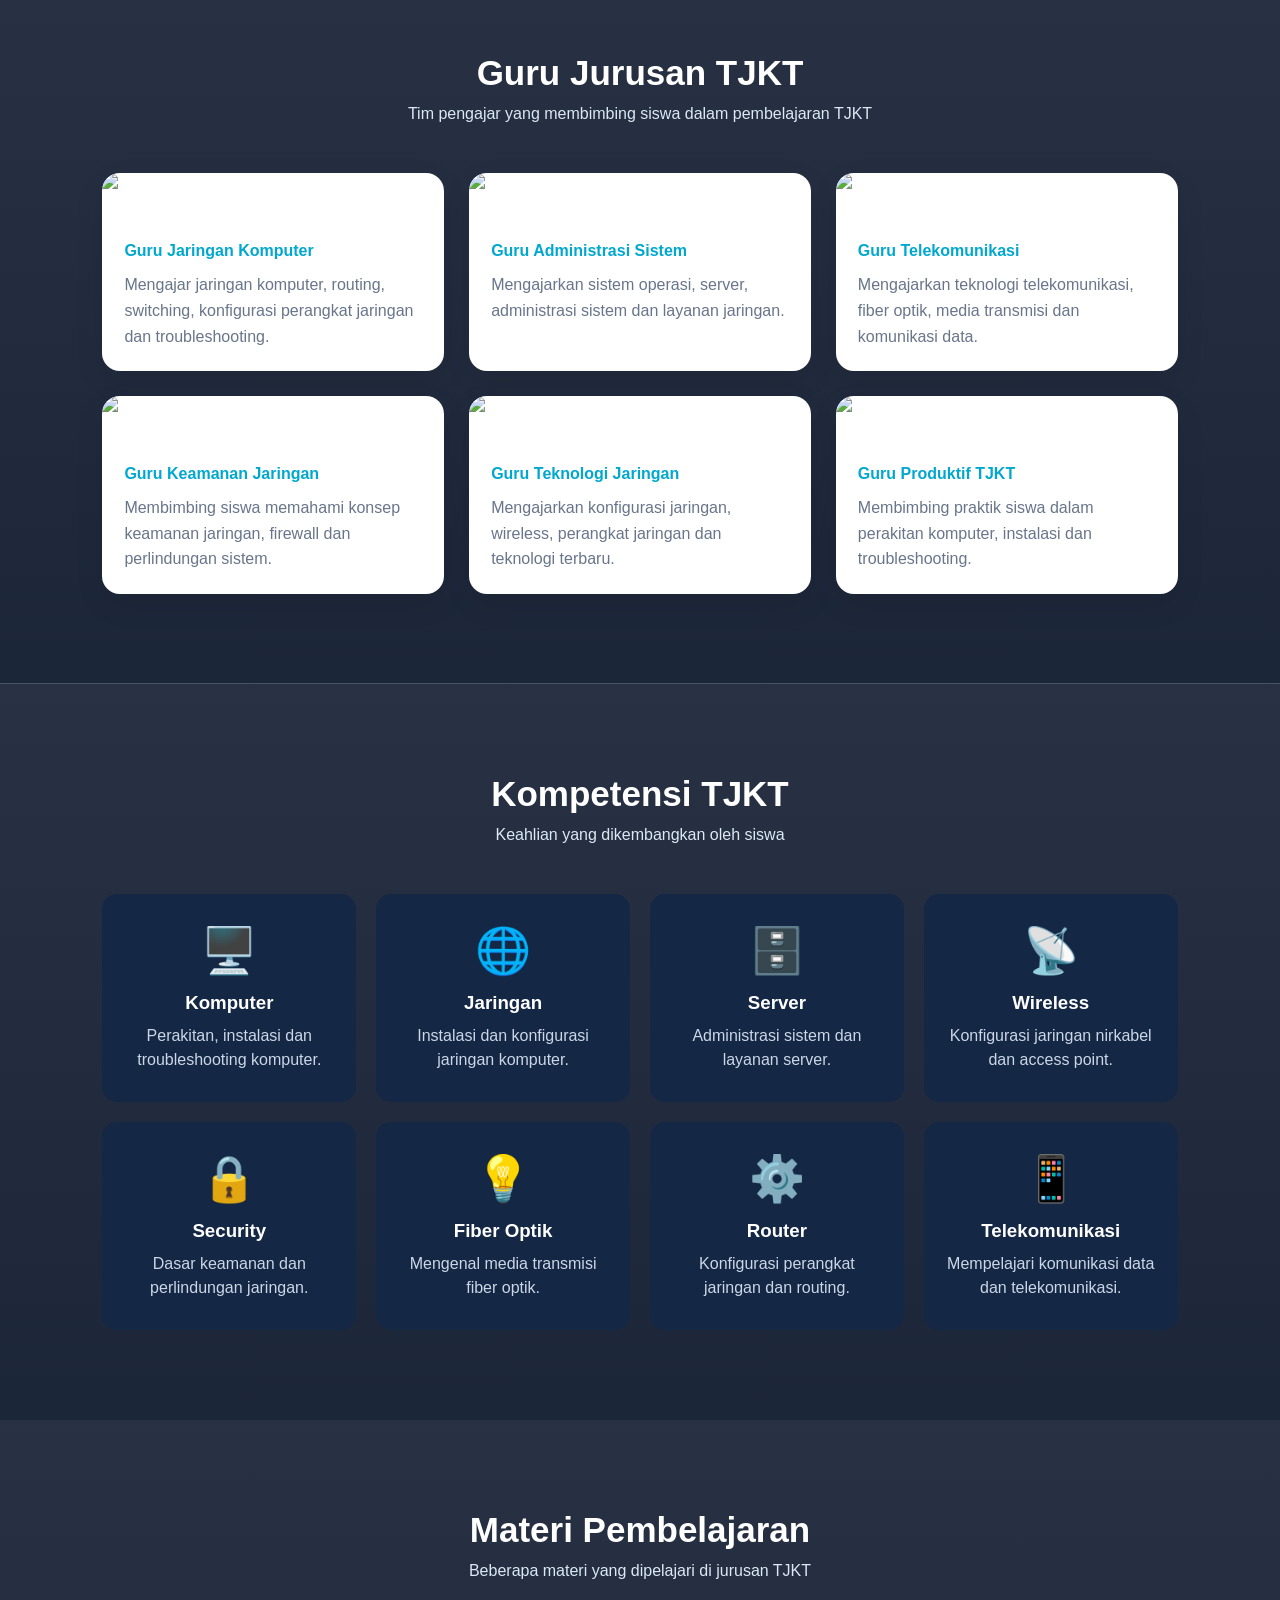
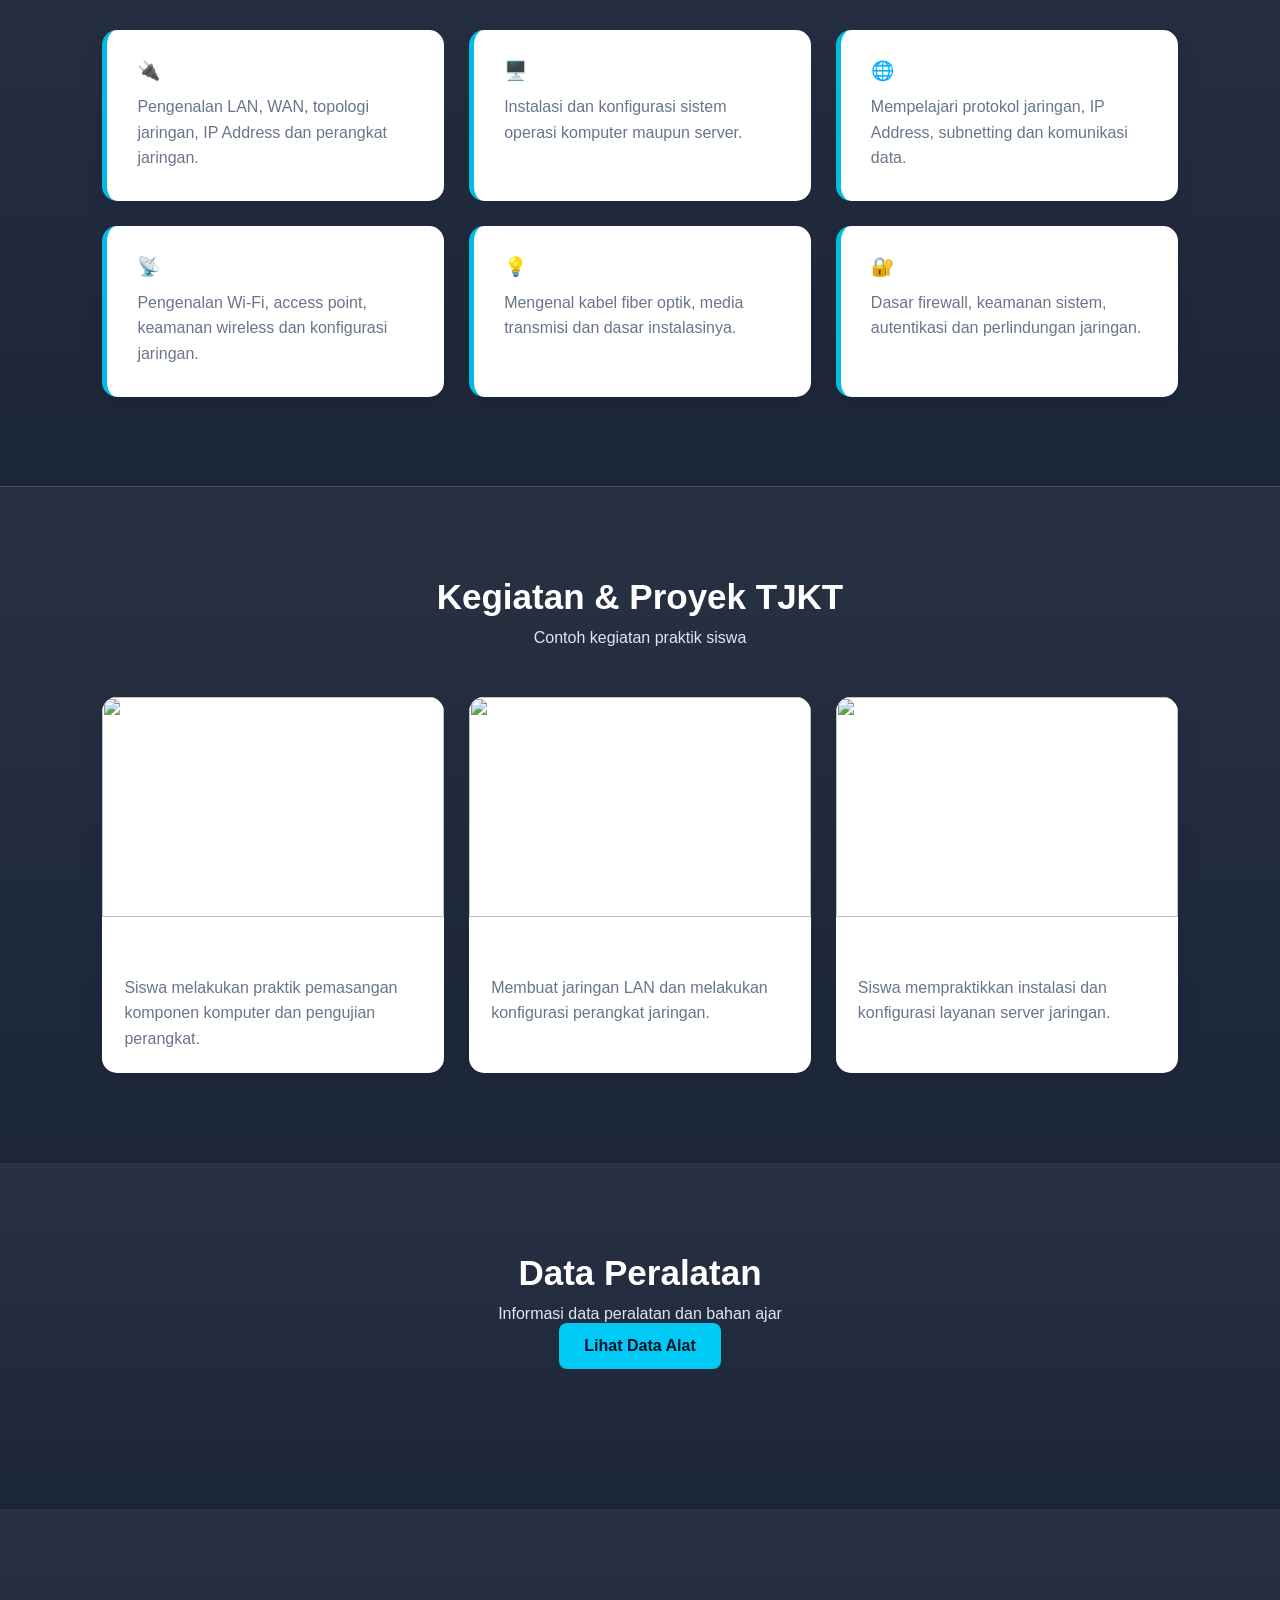
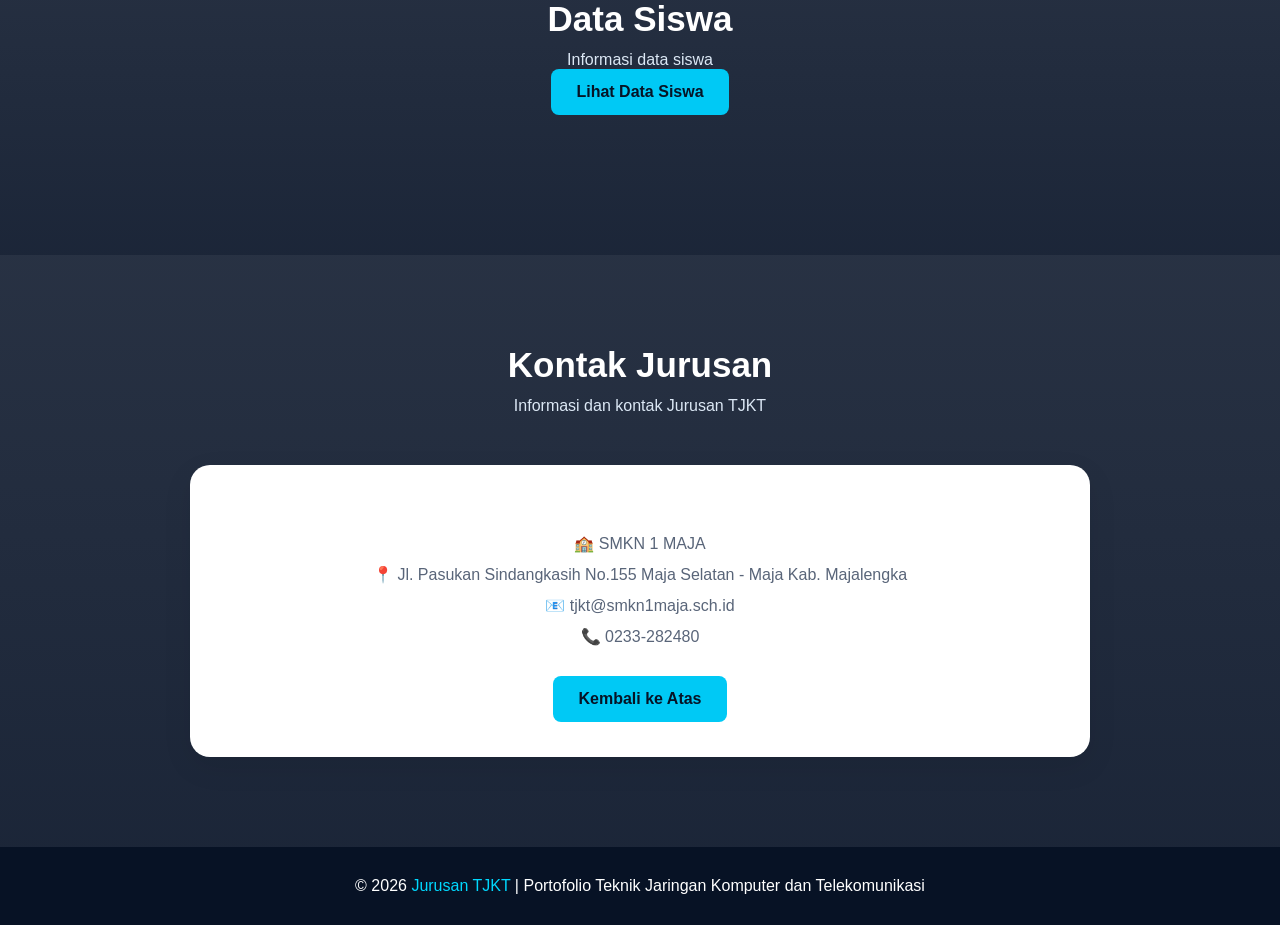
==== commit 923af78c: "Fix portfolio styling and inventory flows Co-authored-by: Copilot <223556219+Copilot@users.noreply.g" ====
--- a/index.html
+++ b/index.html
@@ -68,6 +68,7 @@
 
         /* SHARED SECTION BACKGROUND */
         section {
+            padding: 90px 8%;
             background:
                 linear-gradient(rgba(4, 15, 35, .85), rgba(4, 15, 35, .9)),
                 url("https://images.unsplash.com/photo-1558494949-ef010cbdcc31?auto=format&fit=crop&w=1600&q=80");
@@ -119,11 +120,6 @@
             background: white;
         }
 
-        /* GENERAL */
-        section {
-            padding: 90px 8%;
-        }
-
         .title {
             text-align: center;
             margin-bottom: 50px;
@@ -352,6 +348,7 @@
             }
 
             .guru-container,
+            .materi-container,
             .project-container {
                 grid-template-columns: repeat(2, 1fr);
             }
@@ -370,19 +367,37 @@
         }
 
         @media(max-width: 600px) {
+            nav {
+                height: auto;
+                min-height: 70px;
+                padding: 12px 18px;
+                flex-wrap: wrap;
+                gap: 10px;
+            }
+
             nav ul {
-                display: none;
+                flex-wrap: wrap;
+                gap: 8px 12px;
+            }
+
+            nav ul li a {
+                font-size: 12px;
             }
 
             .hero h1 {
                 font-size: 35px;
             }
 
+            .hero {
+                padding-top: 145px;
+            }
+
             .hero p {
                 font-size: 16px;
             }
 
             .guru-container,
+            .materi-container,
             .project-container,
             .skill-container {
                 grid-template-columns: 1fr;
@@ -408,7 +423,7 @@
             <li><a href="#kompetensi">Kompetensi</a></li>
             <li><a href="#materi">Materi</a></li>
             <li><a href="#kegiatan">Kegiatan</a></li>
-            <li><a href="#data-peminjaman">Data Peminjaman</a></li>
+            <li><a href="#data-peralatan">Data Peralatan</a></li>
             <li><a href="#kontak">Kontak</a></li>
         </ul>
     </nav>
@@ -418,7 +433,7 @@
 <!-- HOME -->
 <section class="hero" id="home">
     <div class="hero-content">
-        <h1>SELAMAT DATANG DI<span>JURUSAN TJKT</span></h1>
+        <h1>SELAMAT DATANG DI <span>JURUSAN TJKT</span></h1>
 
         <p>
             Teknik Jaringan Komputer dan Telekomunikasi merupakan bidang
@@ -484,7 +499,7 @@
         <div class="guru-card">
 
 
-            <img src="../miniproject-TKJ-kel5/miniproject-TKJ-kel5/Guntur-Irfan-Haerudin-S.Kom.png">
+            <img src="https://images.unsplash.com/photo-1500648767791-00dcc994a43e?auto=format&fit=crop&w=800&q=80" alt="Guru jaringan komputer">
 
 
             <div class="guru-info">
@@ -501,7 +516,7 @@
         <div class="guru-card">
 
 
-            <img src="../miniproject-TKJ-kel5/miniproject-TKJ-kel5/Nurwati-S.Kom.png">
+            <img src="https://images.unsplash.com/photo-1534528741775-53994a69daeb?auto=format&fit=crop&w=800&q=80" alt="Guru administrasi sistem">
 
             <div class="guru-info">
                 <h3>Siti Rahma, S.Kom.</h3>
@@ -517,7 +532,7 @@
         <div class="guru-card">
 
 
-            <img src="../miniproject-TKJ-kel5/miniproject-TKJ-kel5/pak-agus.png">
+            <img src="https://images.unsplash.com/photo-1507003211169-0a1dd7228f2d?auto=format&fit=crop&w=800&q=80" alt="Guru telekomunikasi">
 
             <div class="guru-info">
                 <h3>Budi Santoso, S.T.</h3>
@@ -532,7 +547,7 @@
 
         <div class="guru-card">
 
-            <img src="../miniproject-TKJ-kel5/miniproject-TKJ-kel5/Muchamad-Anton-Irawan-Sardi-S.T.png">
+            <img src="https://images.unsplash.com/photo-1506794778202-cad84cf45f1d?auto=format&fit=crop&w=800&q=80" alt="Guru keamanan jaringan">
 
 
             <div class="guru-info">
@@ -549,7 +564,7 @@
         <div class="guru-card">
 
 
-            <img src="../miniproject-TKJ-kel5/miniproject-TKJ-kel5/Maman, S.T.png">
+            <img src="https://images.unsplash.com/photo-1506794778202-cad84cf45f1d?auto=format&fit=crop&w=800&q=80" alt="Guru teknologi jaringan">
 
 
             <div class="guru-info">
@@ -564,7 +579,7 @@
 
 
         <div class="guru-card">
-            <img src="../miniproject-TKJ-kel5/miniproject-TKJ-kel5/Maman Tarkiman S.T.png ">
+            <img src="https://images.unsplash.com/photo-1500648767791-00dcc994a43e?auto=format&fit=crop&w=800&q=80" alt="Guru produktif TJKT">
 
 
             <div class="guru-info">
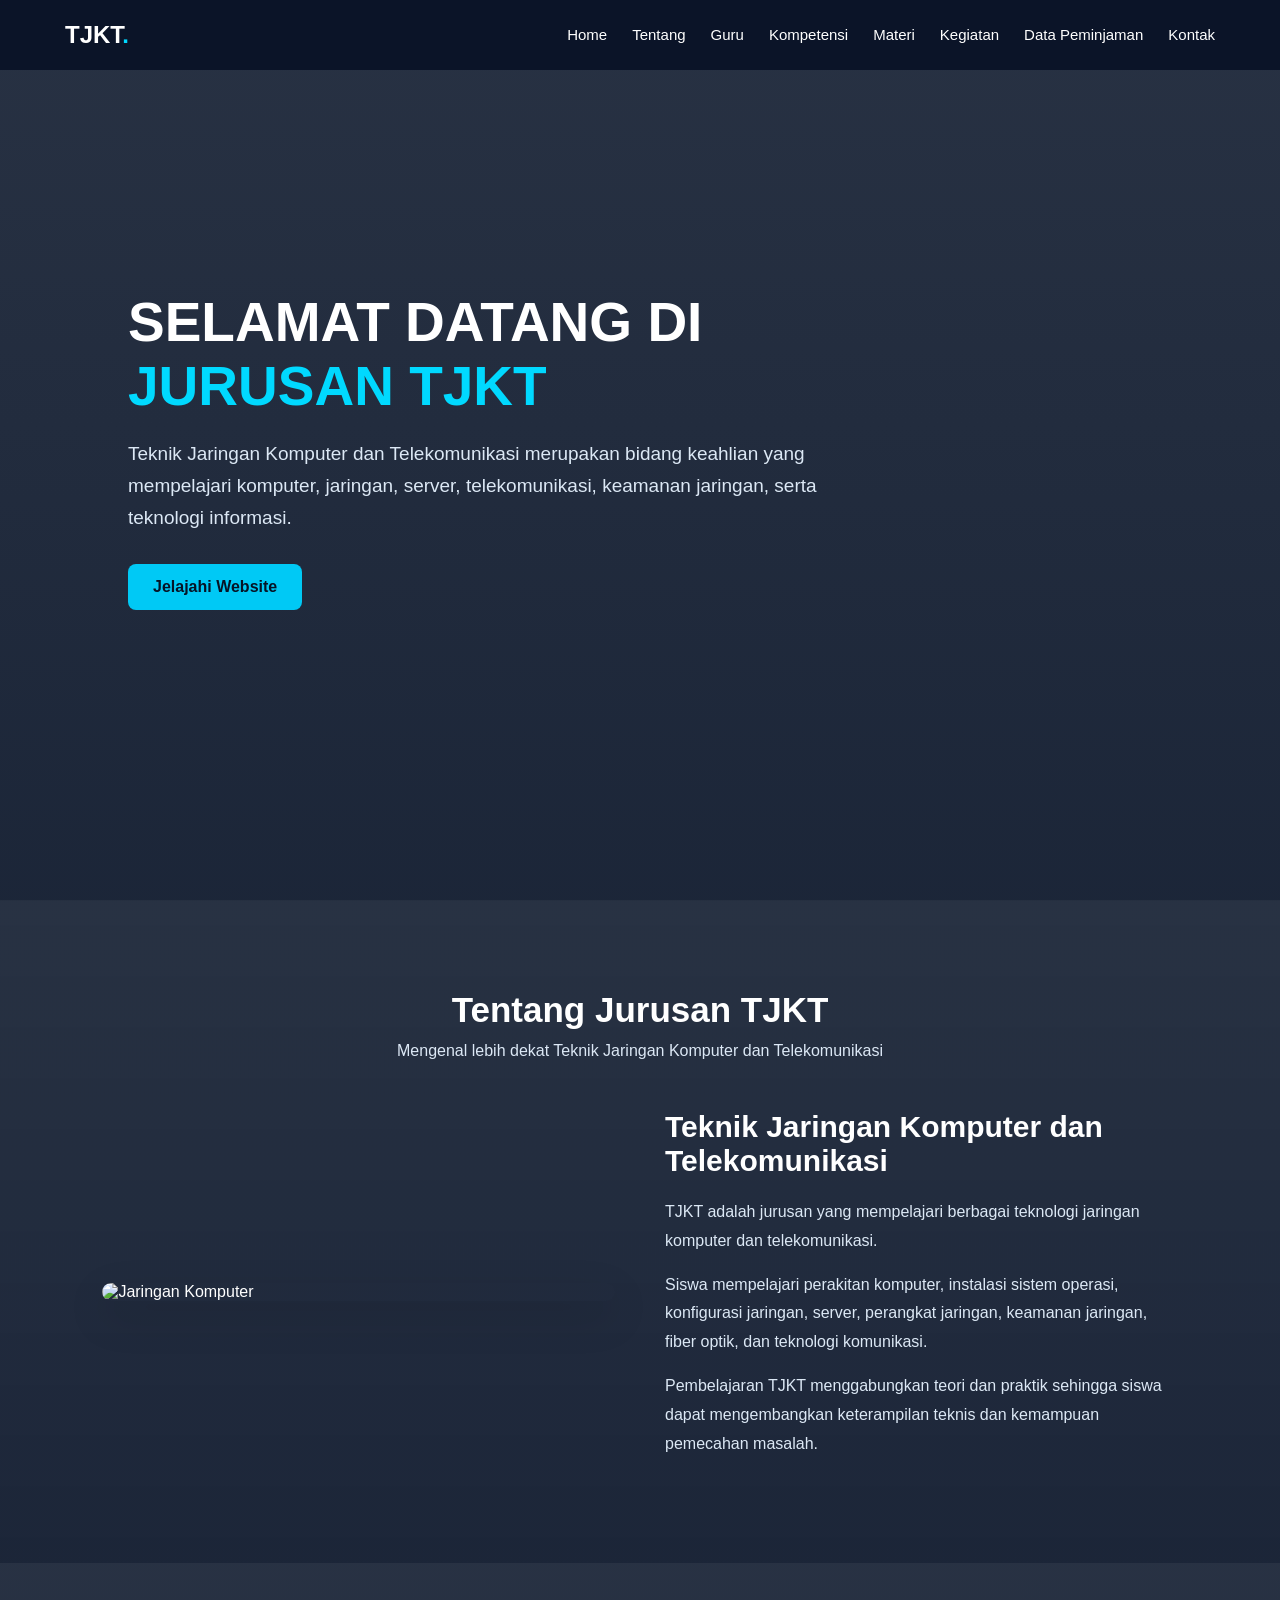
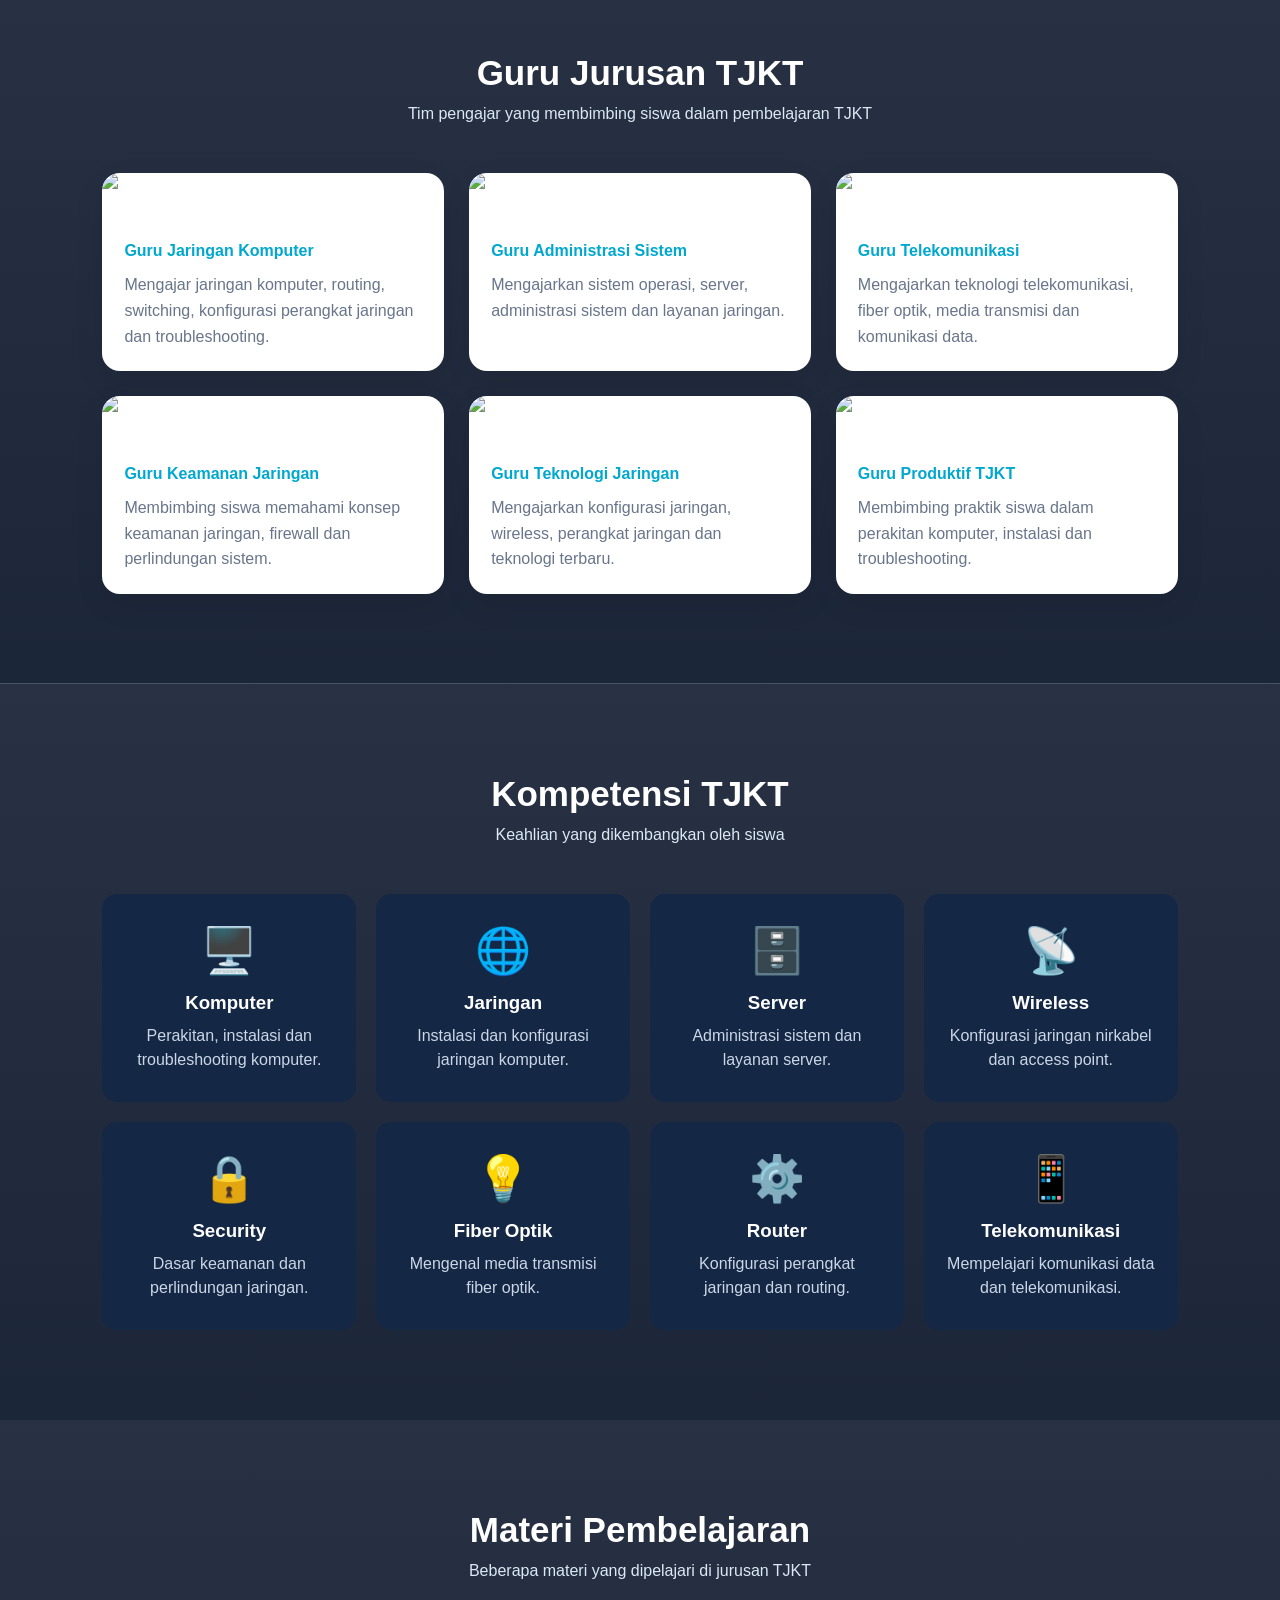
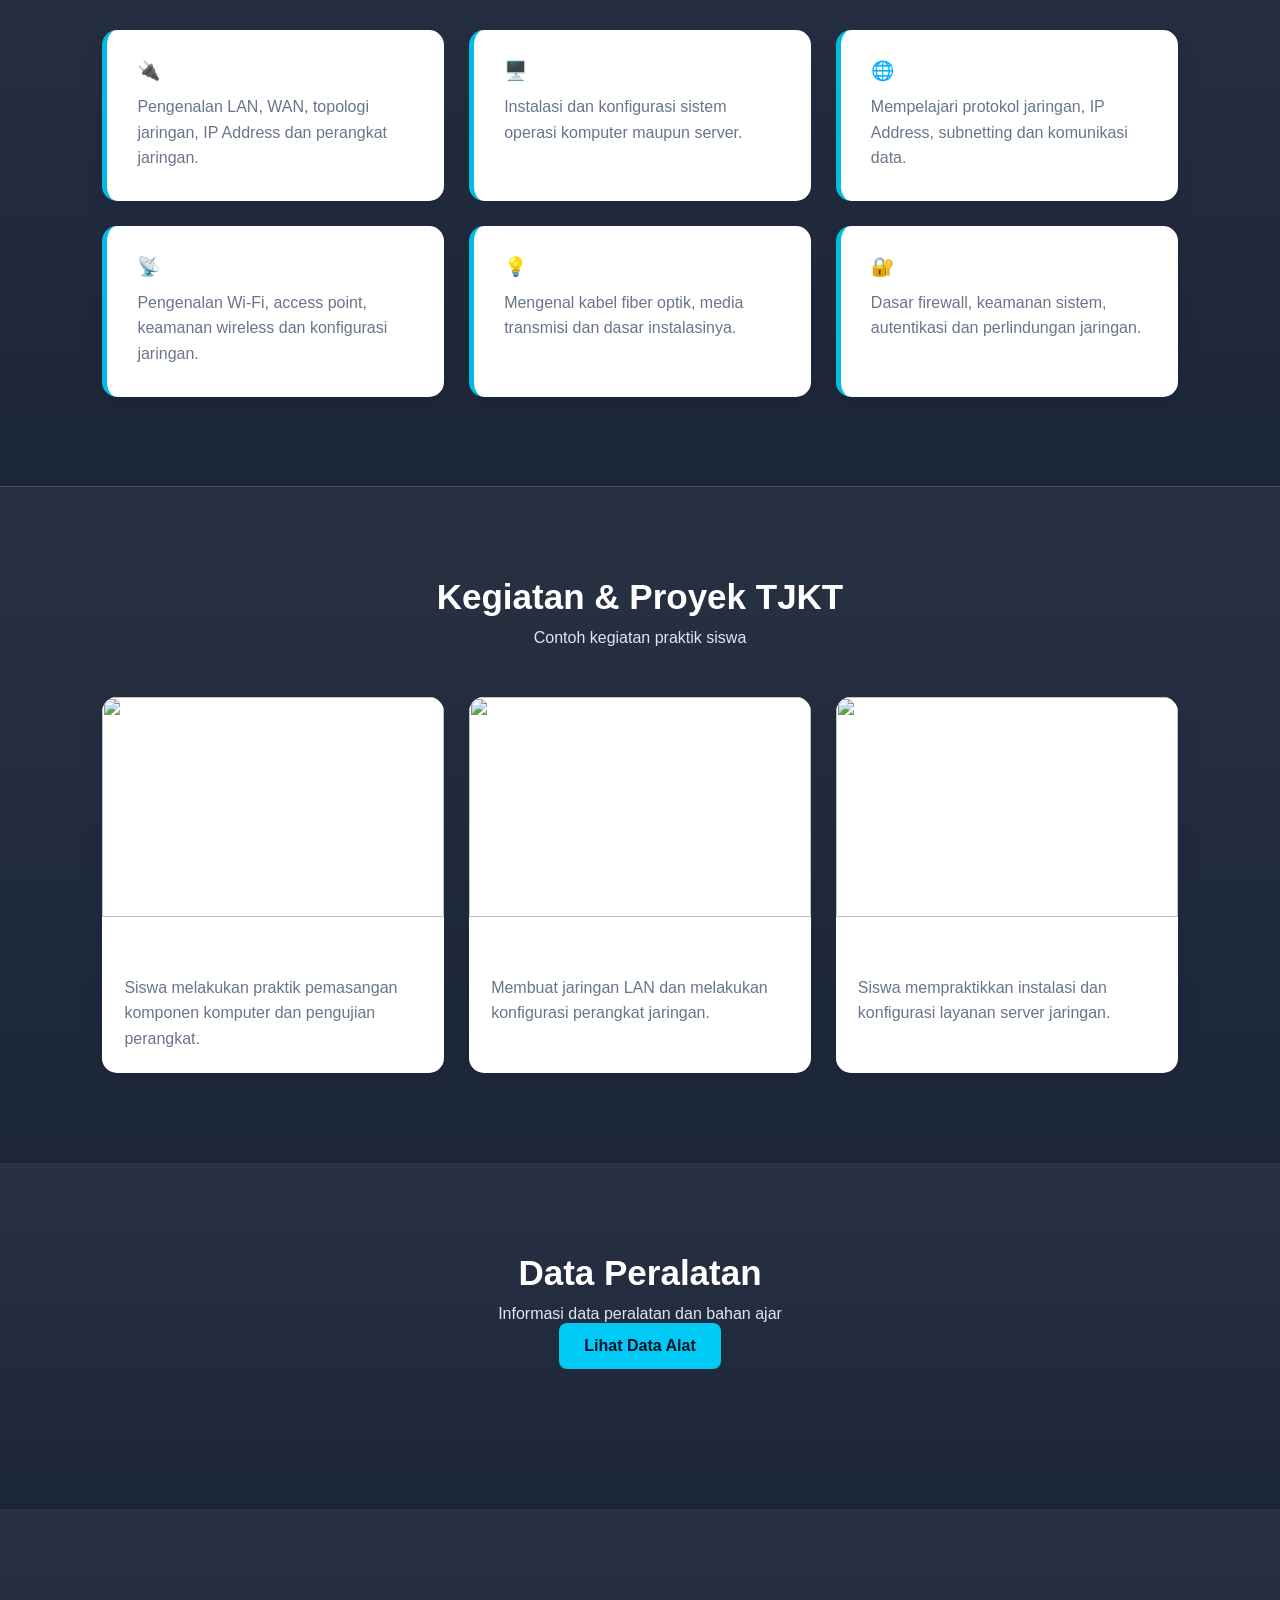
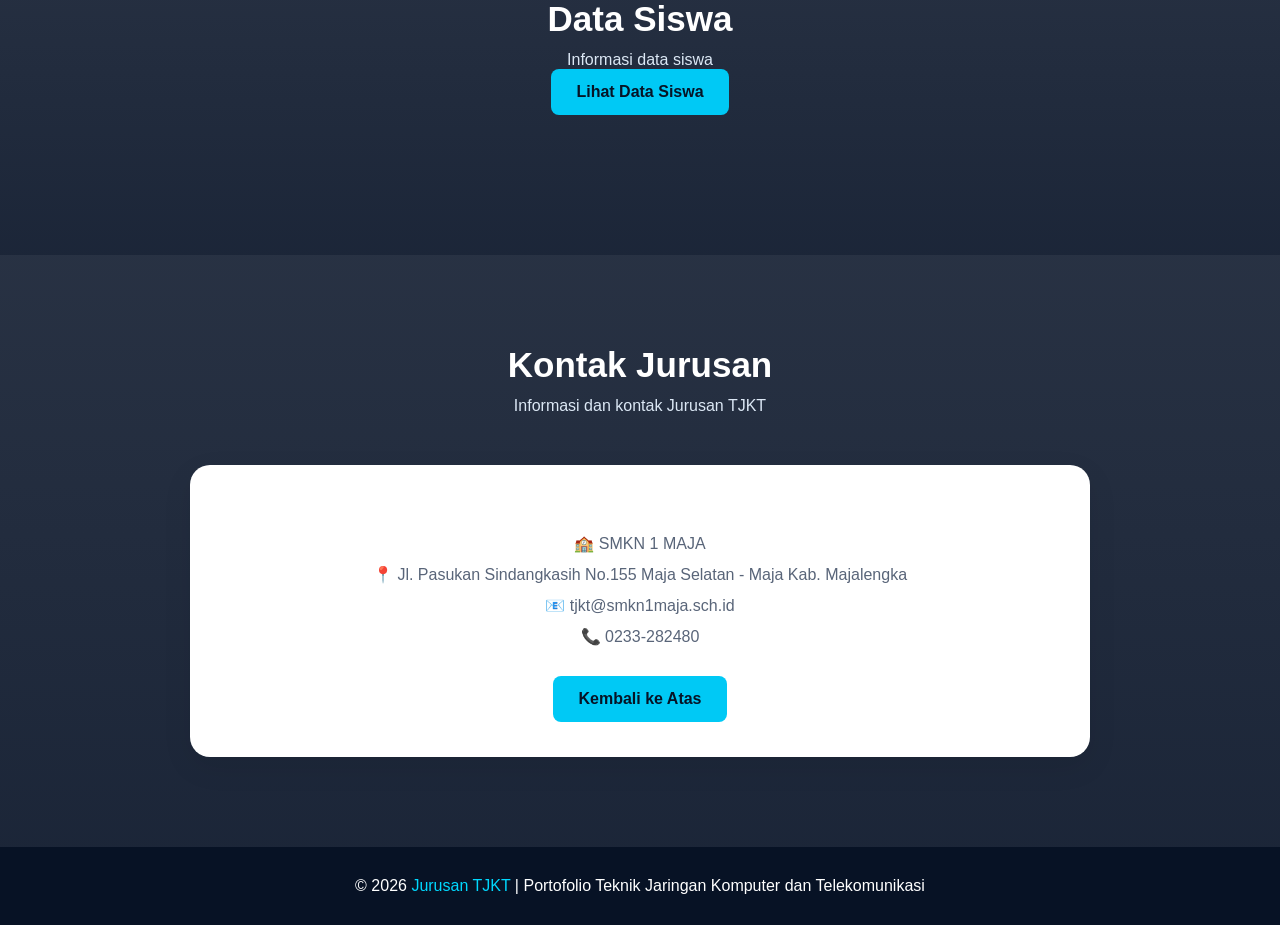
==== commit 547ee97c: "memperbiki typo di index.html" ====
--- a/index.html
+++ b/index.html
@@ -423,7 +423,7 @@
             <li><a href="#kompetensi">Kompetensi</a></li>
             <li><a href="#materi">Materi</a></li>
             <li><a href="#kegiatan">Kegiatan</a></li>
-            <li><a href="#data-peralatan">Data Peralatan</a></li>
+            <li><a href="#data-peralatan">Data Peminjaman</a></li>
             <li><a href="#kontak">Kontak</a></li>
         </ul>
     </nav>
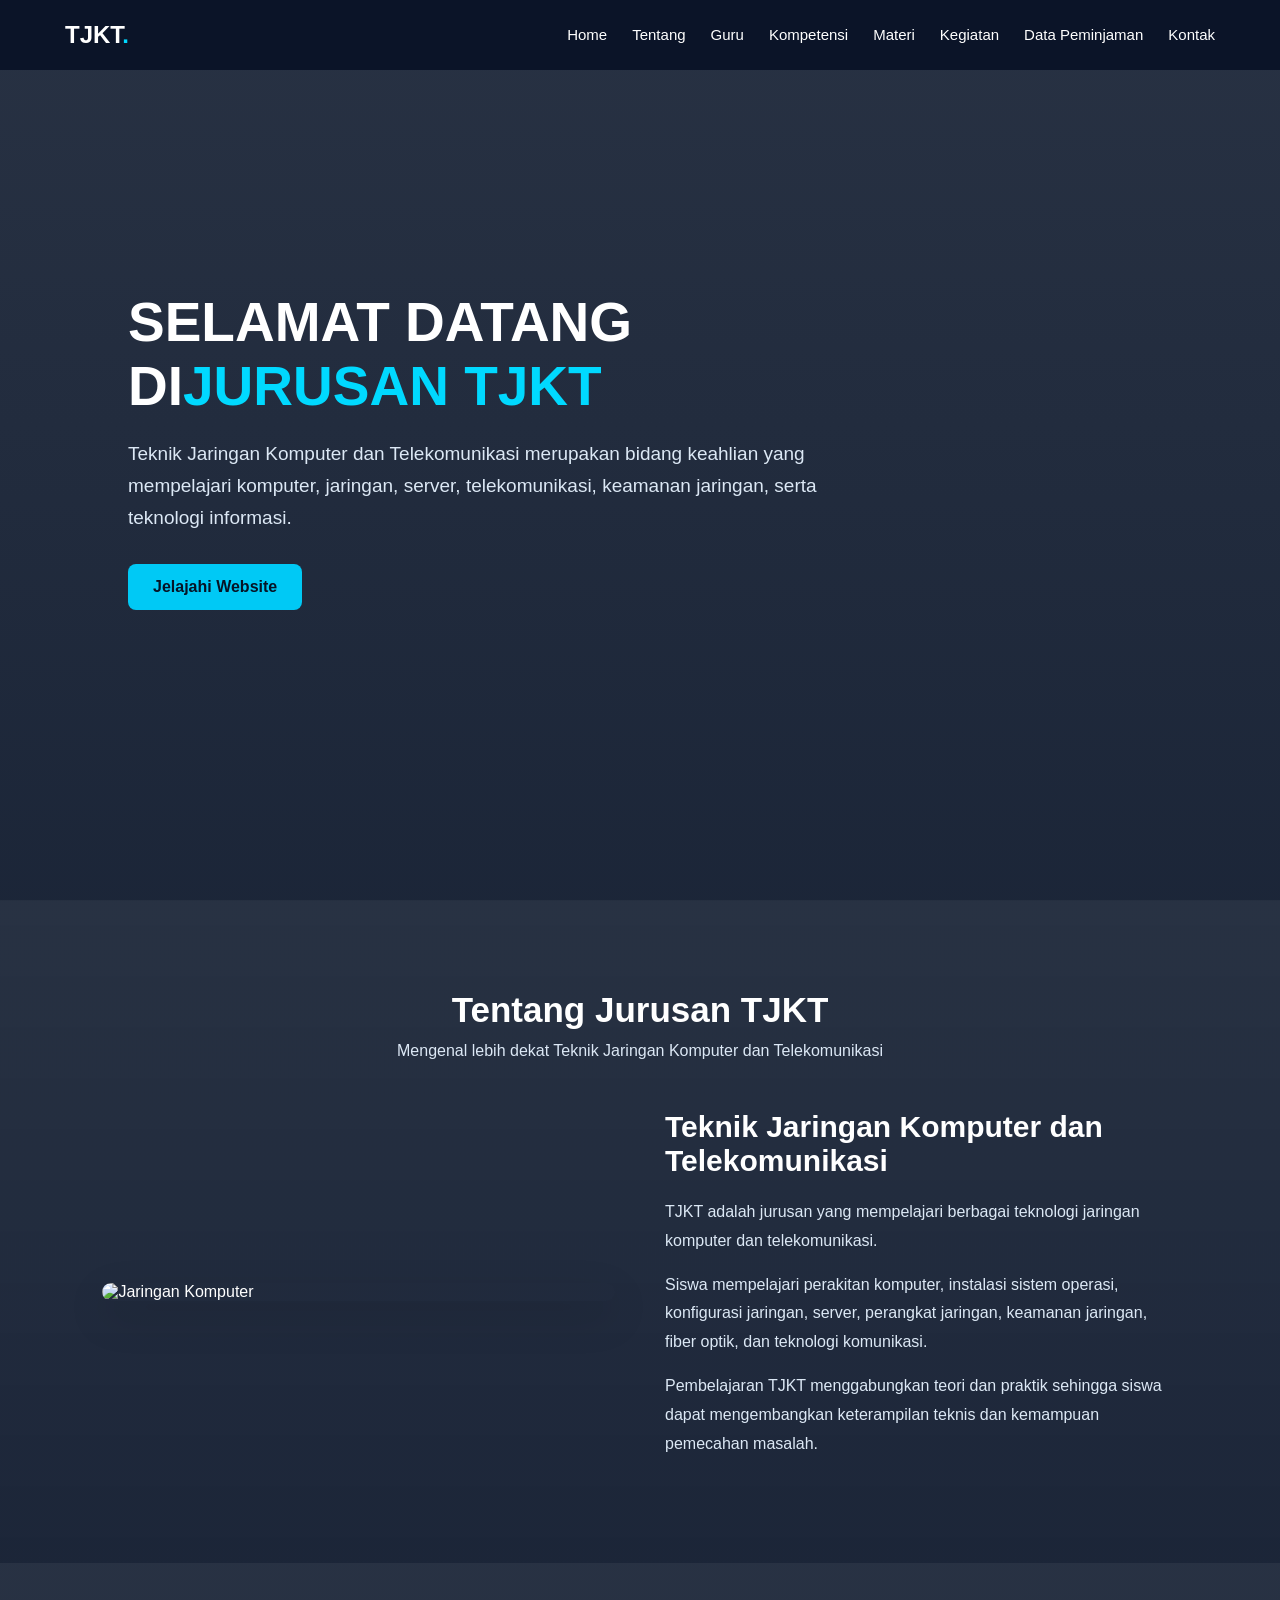
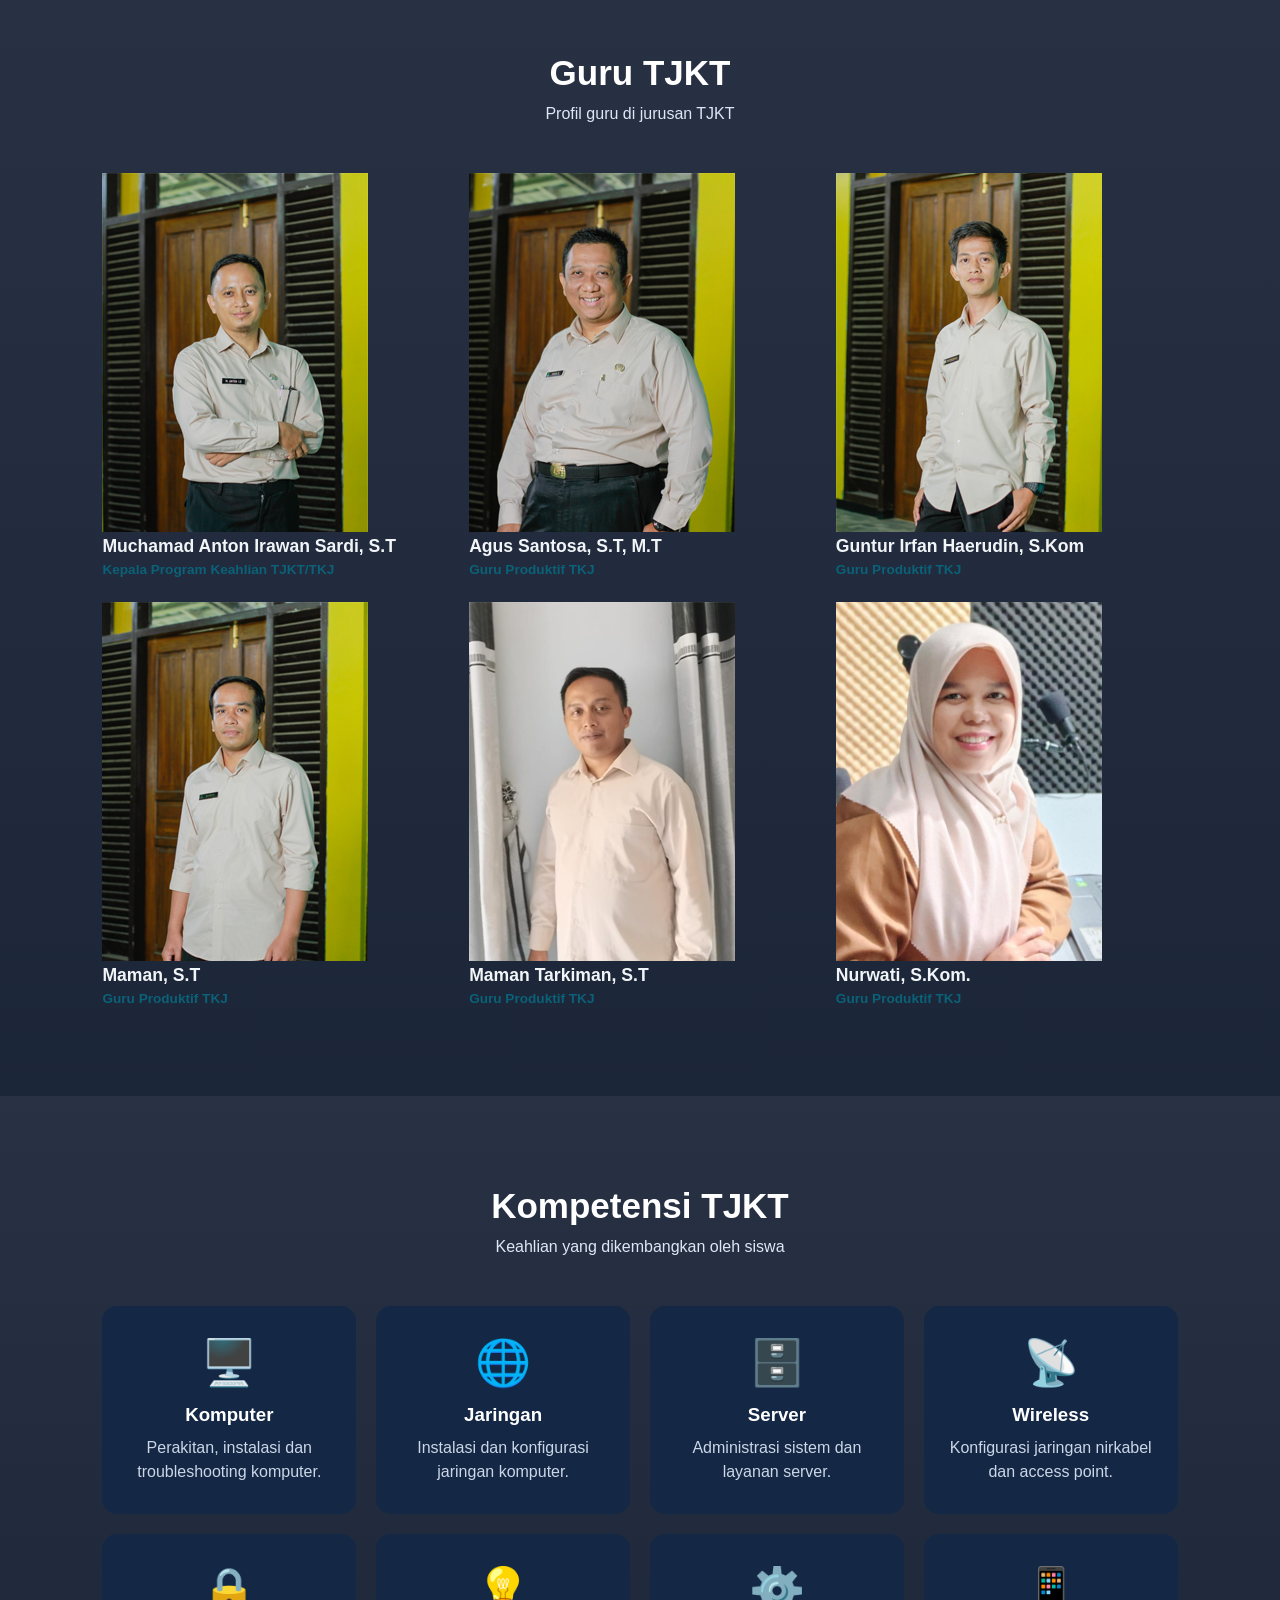
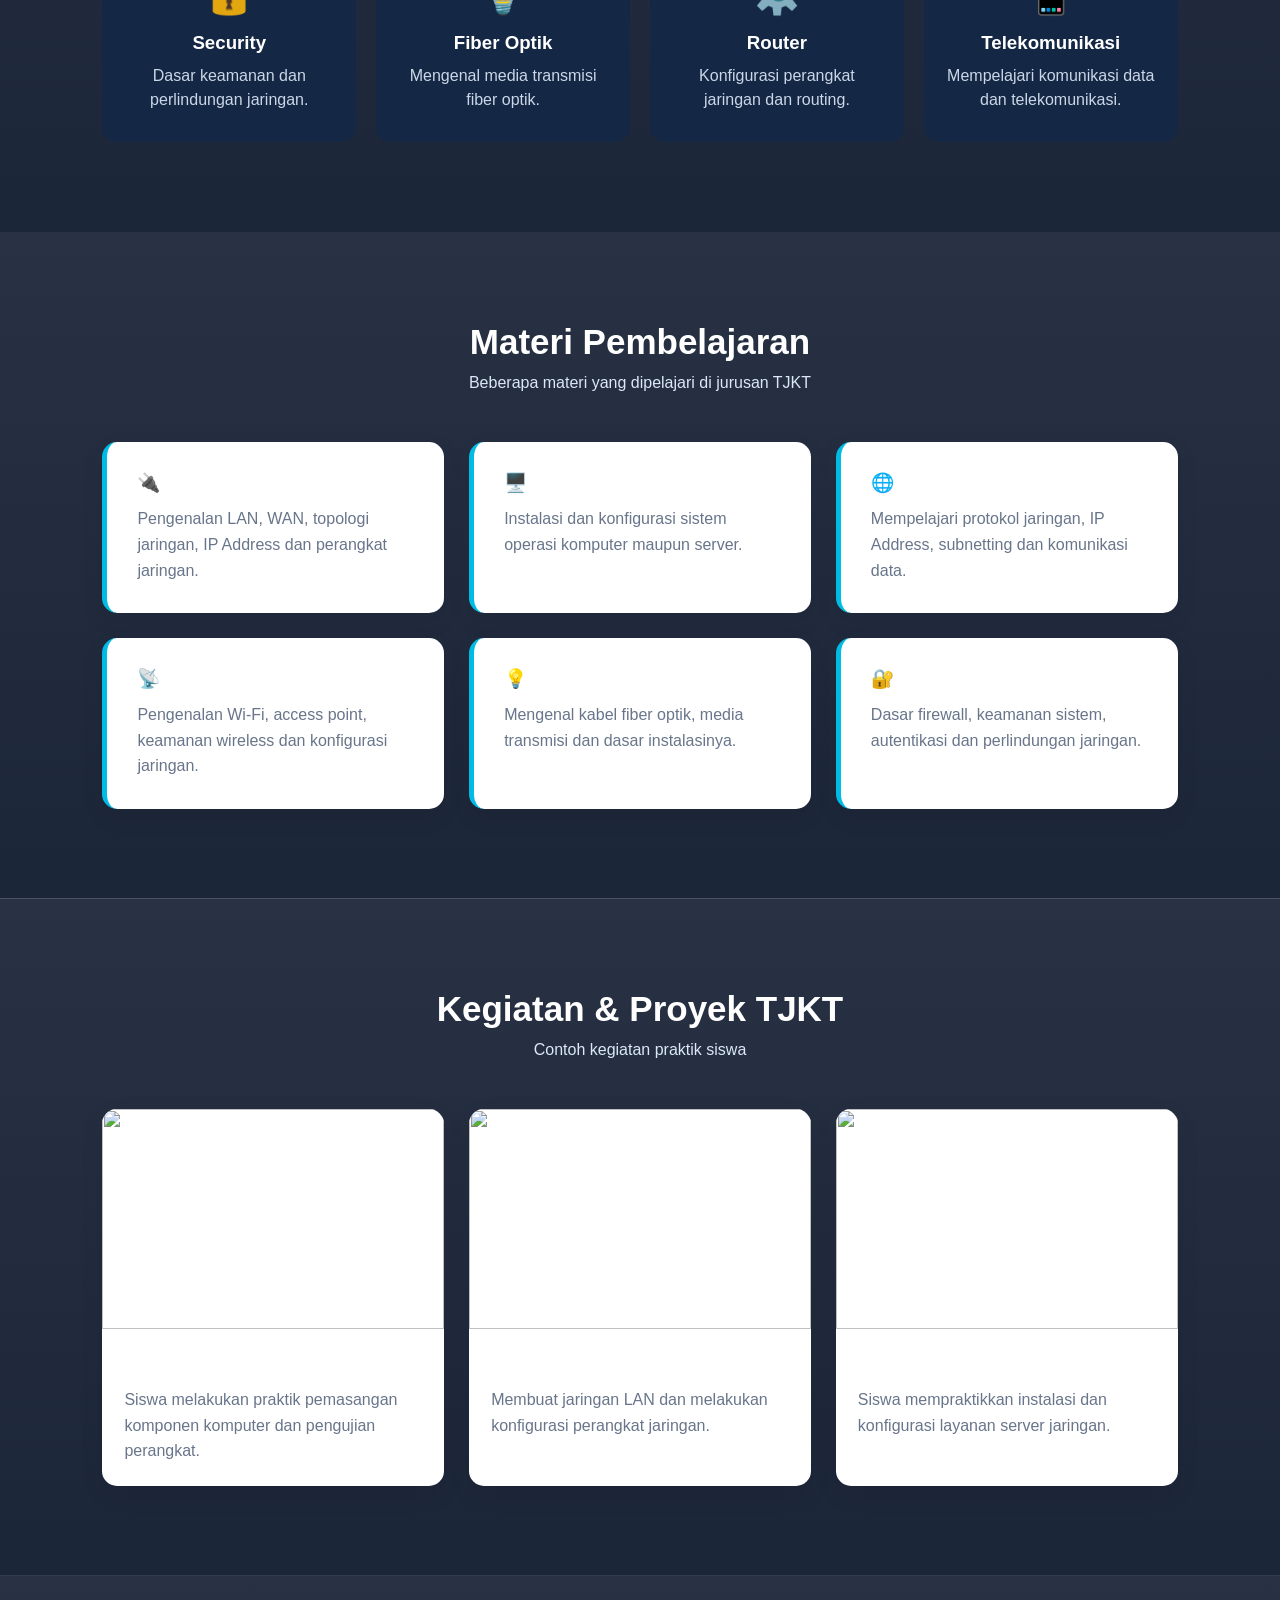
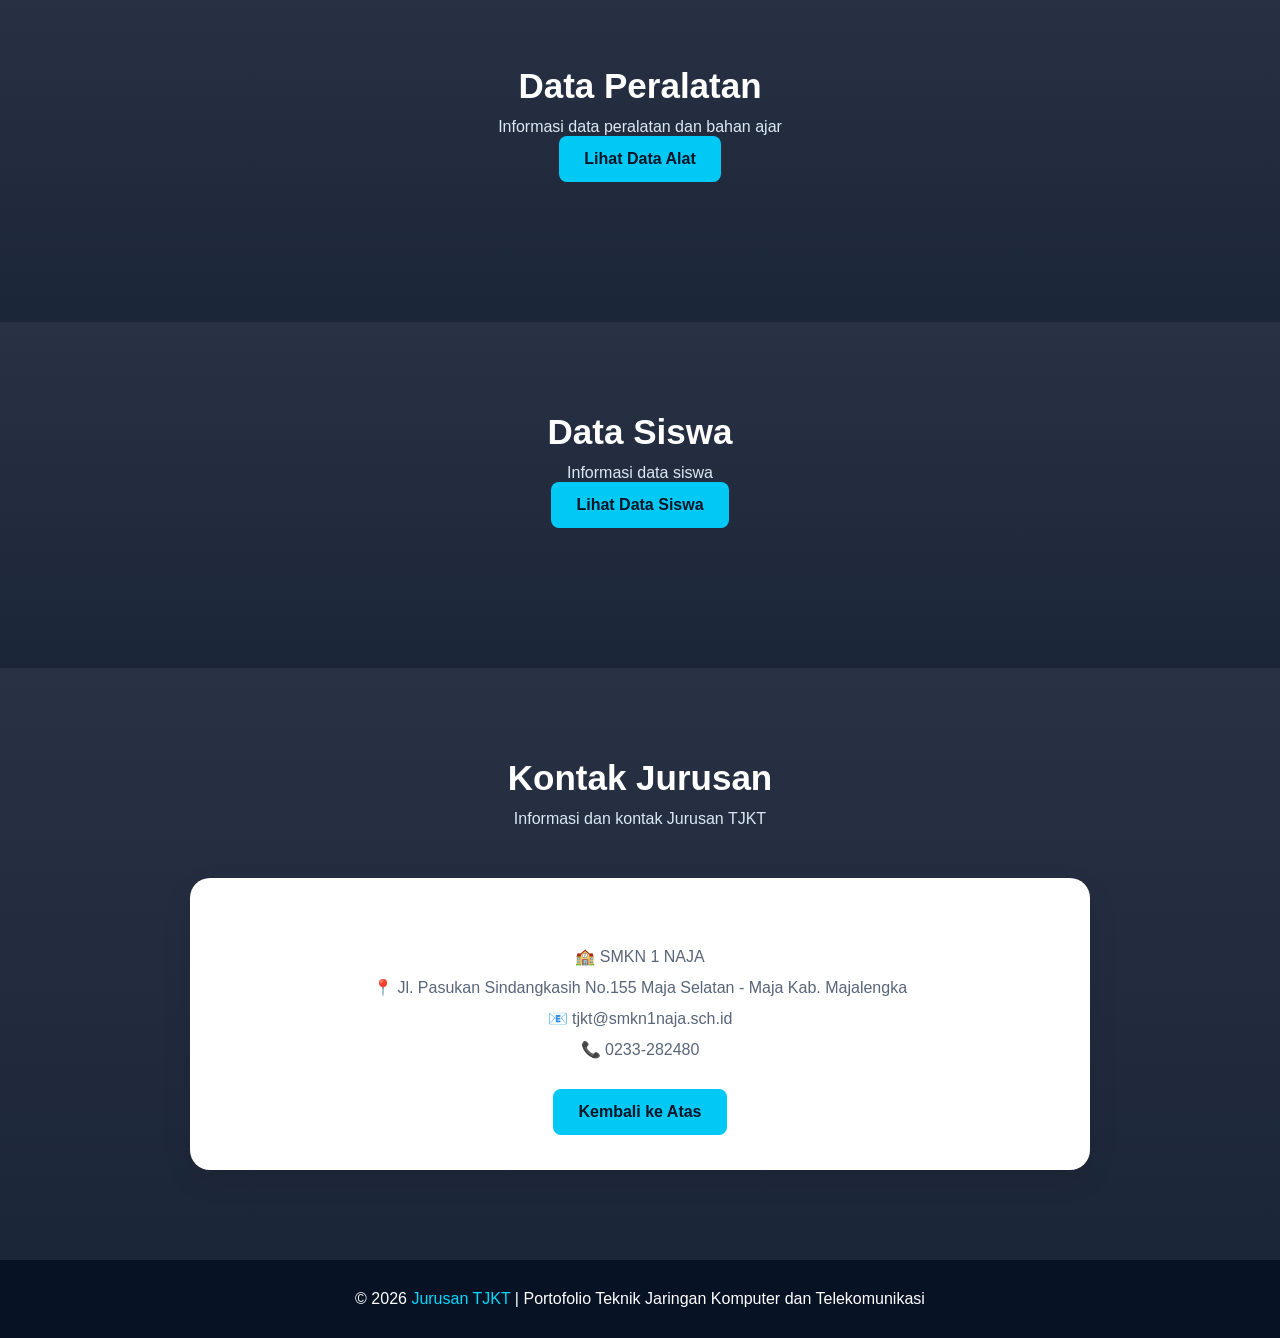
==== commit eec59cc9: "menambah foto guru" ====
--- a/index.html
+++ b/index.html
@@ -68,7 +68,6 @@
 
         /* SHARED SECTION BACKGROUND */
         section {
-            padding: 90px 8%;
             background:
                 linear-gradient(rgba(4, 15, 35, .85), rgba(4, 15, 35, .9)),
                 url("https://images.unsplash.com/photo-1558494949-ef010cbdcc31?auto=format&fit=crop&w=1600&q=80");
@@ -120,6 +119,11 @@
             background: white;
         }
 
+        /* GENERAL */
+        section {
+            padding: 90px 8%;
+        }
+
         .title {
             text-align: center;
             margin-bottom: 50px;
@@ -348,7 +352,6 @@
             }
 
             .guru-container,
-            .materi-container,
             .project-container {
                 grid-template-columns: repeat(2, 1fr);
             }
@@ -367,37 +370,19 @@
         }
 
         @media(max-width: 600px) {
-            nav {
-                height: auto;
-                min-height: 70px;
-                padding: 12px 18px;
-                flex-wrap: wrap;
-                gap: 10px;
-            }
-
             nav ul {
-                flex-wrap: wrap;
-                gap: 8px 12px;
-            }
-
-            nav ul li a {
-                font-size: 12px;
+                display: none;
             }
 
             .hero h1 {
                 font-size: 35px;
             }
 
-            .hero {
-                padding-top: 145px;
-            }
-
             .hero p {
                 font-size: 16px;
             }
 
             .guru-container,
-            .materi-container,
             .project-container,
             .skill-container {
                 grid-template-columns: 1fr;
@@ -423,7 +408,7 @@
             <li><a href="#kompetensi">Kompetensi</a></li>
             <li><a href="#materi">Materi</a></li>
             <li><a href="#kegiatan">Kegiatan</a></li>
-            <li><a href="#data-peralatan">Data Peminjaman</a></li>
+            <li><a href="#data-peminjaman">Data Peminjaman</a></li>
             <li><a href="#kontak">Kontak</a></li>
         </ul>
     </nav>
@@ -433,7 +418,7 @@
 <!-- HOME -->
 <section class="hero" id="home">
     <div class="hero-content">
-        <h1>SELAMAT DATANG DI <span>JURUSAN TJKT</span></h1>
+        <h1>SELAMAT DATANG DI<span>JURUSAN TJKT</span></h1>
 
         <p>
             Teknik Jaringan Komputer dan Telekomunikasi merupakan bidang
@@ -487,110 +472,68 @@
 
 
 <!-- GURU -->
-<section id="guru">
+<section class="guru" id="guru">
 
     <div class="title">
-        <h2>Guru Jurusan TJKT</h2>
-        <p>Tim pengajar yang membimbing siswa dalam pembelajaran TJKT</p>
+        <h2>Guru TJKT</h2>
+        <p>Profil guru di jurusan TJKT</p>
     </div>
 
     <div class="guru-container">
 
-        <div class="guru-card">
-
-
-            <img src="https://images.unsplash.com/photo-1500648767791-00dcc994a43e?auto=format&fit=crop&w=800&q=80" alt="Guru jaringan komputer">
-
-
-            <div class="guru-info">
-                <h3>Ahmad Fauzi, S.Kom.</h3>
-                <div class="jabatan">Guru Jaringan Komputer</div>
-                <p>
-                    Mengajar jaringan komputer, routing, switching,
-                    konfigurasi perangkat jaringan dan troubleshooting.
-                </p>
-            </div>
-        </div>
-
-
-        <div class="guru-card">
-
-
-            <img src="https://images.unsplash.com/photo-1534528741775-53994a69daeb?auto=format&fit=crop&w=800&q=80" alt="Guru administrasi sistem">
-
-            <div class="guru-info">
-                <h3>Siti Rahma, S.Kom.</h3>
-                <div class="jabatan">Guru Administrasi Sistem</div>
-                <p>
-                    Mengajarkan sistem operasi, server, administrasi
-                    sistem dan layanan jaringan.
-                </p>
-            </div>
-        </div>
-
-
-        <div class="guru-card">
-
-
-            <img src="https://images.unsplash.com/photo-1507003211169-0a1dd7228f2d?auto=format&fit=crop&w=800&q=80" alt="Guru telekomunikasi">
-
-            <div class="guru-info">
-                <h3>Budi Santoso, S.T.</h3>
-                <div class="jabatan">Guru Telekomunikasi</div>
-                <p>
-                    Mengajarkan teknologi telekomunikasi, fiber optik,
-                    media transmisi dan komunikasi data.
-                </p>
-            </div>
-        </div>
-
-
-        <div class="guru-card">
-
-            <img src="https://images.unsplash.com/photo-1506794778202-cad84cf45f1d?auto=format&fit=crop&w=800&q=80" alt="Guru keamanan jaringan">
-
-
-            <div class="guru-info">
-                <h3>Dewi Lestari, S.Kom.</h3>
-                <div class="jabatan">Guru Keamanan Jaringan</div>
-                <p>
-                    Membimbing siswa memahami konsep keamanan jaringan,
-                    firewall dan perlindungan sistem.
-                </p>
-            </div>
-        </div>
-
-
-        <div class="guru-card">
-
-
-            <img src="https://images.unsplash.com/photo-1506794778202-cad84cf45f1d?auto=format&fit=crop&w=800&q=80" alt="Guru teknologi jaringan">
-
-
-            <div class="guru-info">
-                <h3>Rizky Pratama, S.Kom.</h3>
-                <div class="jabatan">Guru Teknologi Jaringan</div>
-                <p>
-                    Mengajarkan konfigurasi jaringan, wireless,
-                    perangkat jaringan dan teknologi terbaru.
-                </p>
-            </div>
-        </div>
-
-
-        <div class="guru-card">
-            <img src="https://images.unsplash.com/photo-1500648767791-00dcc994a43e?auto=format&fit=crop&w=800&q=80" alt="Guru produktif TJKT">
-
-
-            <div class="guru-info">
-                <h3>Nur Aisyah, S.Kom.</h3>
-                <div class="jabatan">Guru Produktif TJKT</div>
-                <p>
-                    Membimbing praktik siswa dalam perakitan komputer,
-                    instalasi dan troubleshooting.
-                </p>
-            </div>
-        </div>
+         <div class="info-guru">
+       <img src="fotoguru/muchamad_anton.png" alt ="muchamad_anton">
+
+     <div class="guru-content">
+        <h3 style="margin-bottom: 5px; color: #f2f5f7; font-size: 1.1rem;">Muchamad Anton Irawan Sardi, S.T</h3>
+        <div class="jabatan" style="color: #0b6177; font-weight: bold; font-size: 0.85rem;">Kepala Program Keahlian TJKT/TKJ</div>
+    </div>
+ </div>
+
+        <div class="info-guru">
+            <img src="fotoguru/Agus_Santosa.png" alt ="Agus_Santosa">
+            <div class="guru-content">
+
+       <h3 style="margin-bottom: 5px; color: #f2f5f7; font-size: 1.1rem;">Agus Santosa, S.T, M.T</h3>
+                <div class="jabatan" style="color: #0b6177; font-weight: bold; font-size: 0.85rem;">Guru Produktif TKJ</div>
+    </div>
+ </div>
+
+         <div class="info-guru">
+        <img src="fotoguru/Guntur_Irfan.png" alt ="Guntur_Irfan">
+
+    <div class="guru-content">
+        <h3 style="margin-bottom: 5px; color: #f2f5f7; font-size: 1.1rem;">Guntur Irfan Haerudin, S.Kom</h3>
+        <div class="jabatan" style="color: #0b6177; font-weight: bold; font-size: 0.85rem;">Guru Produktif TKJ</div>
+    </div>
+ </div>
+
+        <div class="info-guru">
+        <img src="fotoguru/maman_s.png" alt ="maman_s">
+
+     <div class="guru-content">
+        <h3 style="margin-bottom: 5px; color: #f2f5f7; font-size: 1.1rem;">Maman, S.T</h3>
+        <div class="jabatan" style="color: #0b6177; font-weight: bold; font-size: 0.85rem;">Guru Produktif TKJ</div>
+    </div>
+ </div>
+
+        <div class="info-guru">
+        <img src="fotoguru/maman_t.png" alt ="maman_t">
+
+     <div class="guru-content">
+        <h3 style="margin-bottom: 5px; color: #f2f5f7; font-size: 1.1rem;">Maman Tarkiman, S.T</h3>
+        <div class="jabatan" style="color: #0b6177; font-weight: bold; font-size: 0.85rem;">Guru Produktif TKJ</div>
+    </div>
+ </div>
+
+        <div class="info-guru">
+       <img src="fotoguru/Nurwati.png" alt ="Nurwati">
+
+     <div class="guru-content">
+        <h3 style="margin-bottom: 5px; color: #f2f5f7; font-size: 1.1rem;">Nurwati, S.Kom.</h3>
+        <div class="jabatan" style="color: #0b6177; font-weight: bold; font-size: 0.85rem;">Guru Produktif TKJ</div>
+    </div>
+ </div>
 
     </div>
 </section>
@@ -806,9 +749,9 @@
 
             <h3>Jurusan TJKT</h3>
 
-            <p>🏫 SMKN 1 MAJA</p>
+            <p>🏫 SMKN 1 NAJA</p>
             <p>📍 Jl. Pasukan Sindangkasih No.155 Maja Selatan - Maja Kab. Majalengka</p>
-            <p>📧 tjkt@smkn1maja.sch.id</p>
+            <p>📧 tjkt@smkn1naja.sch.id</p>
             <p>📞 0233-282480</p>
 
             <br>
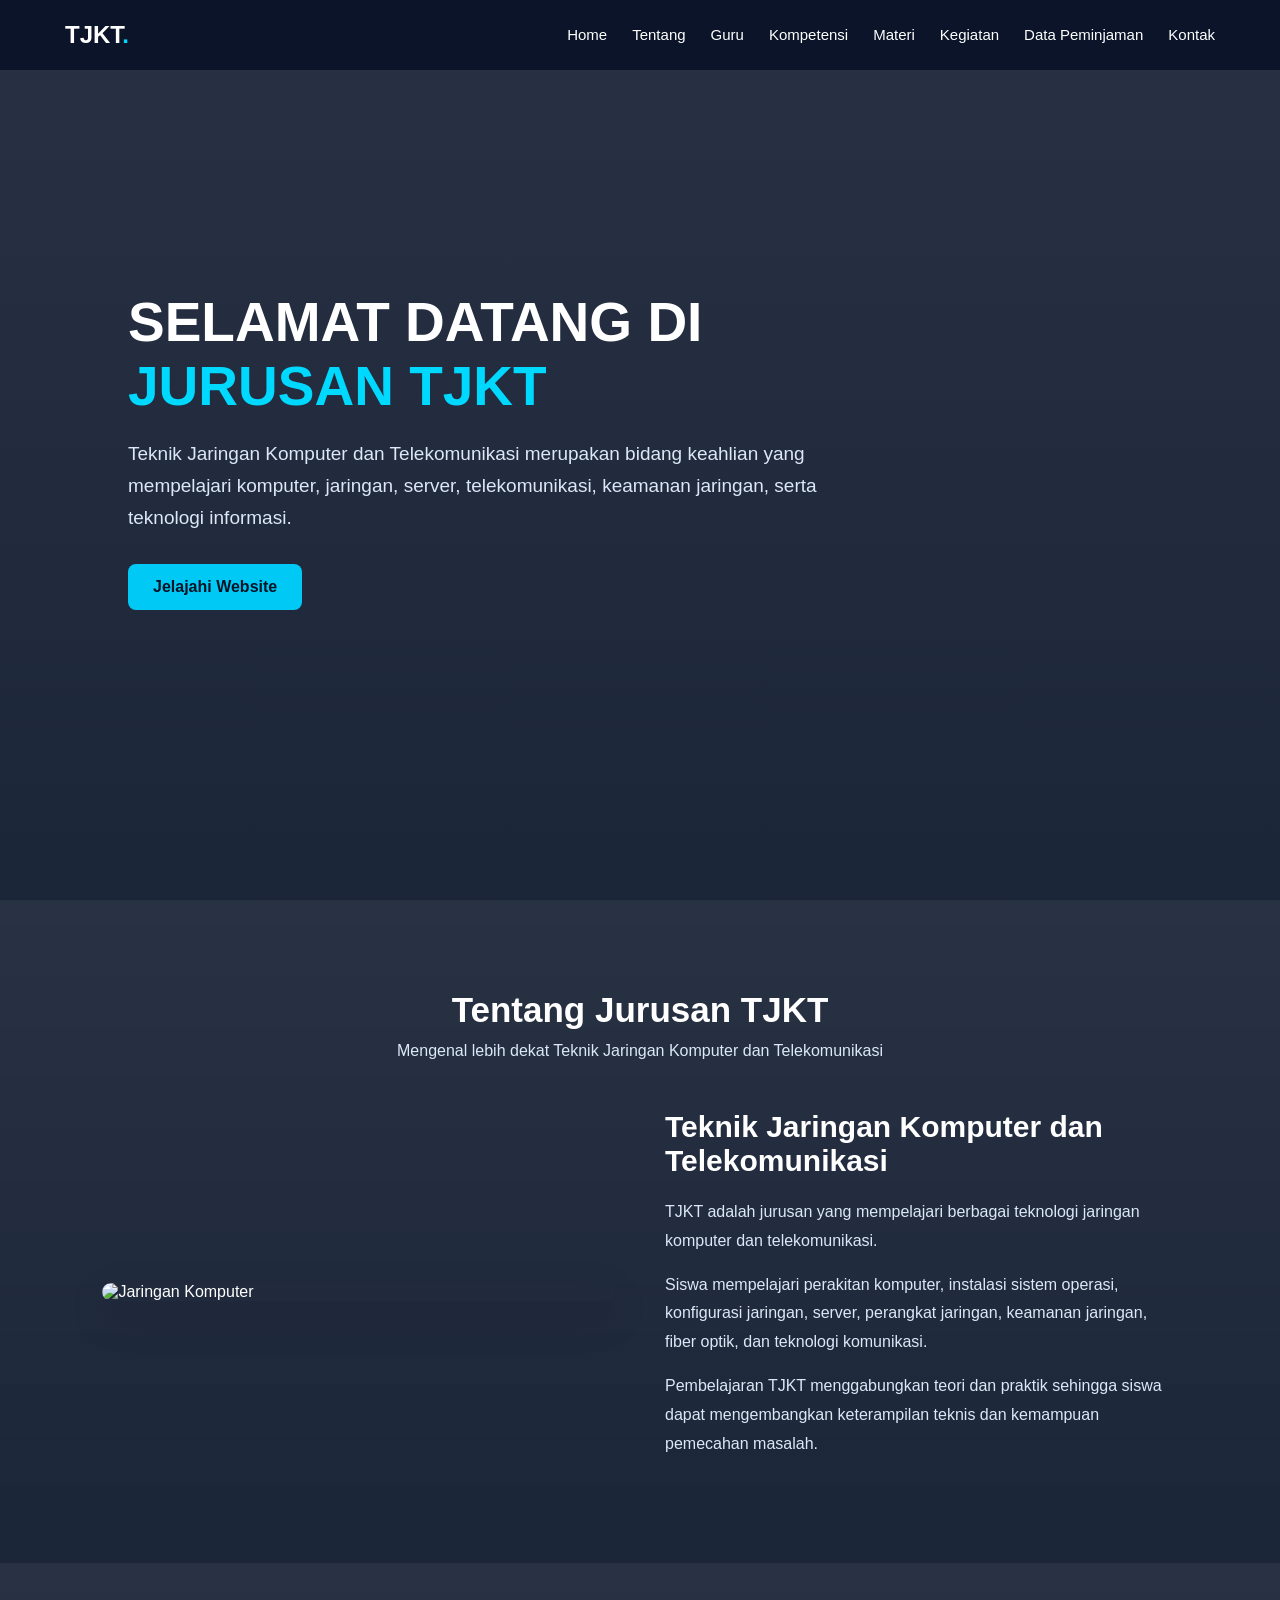
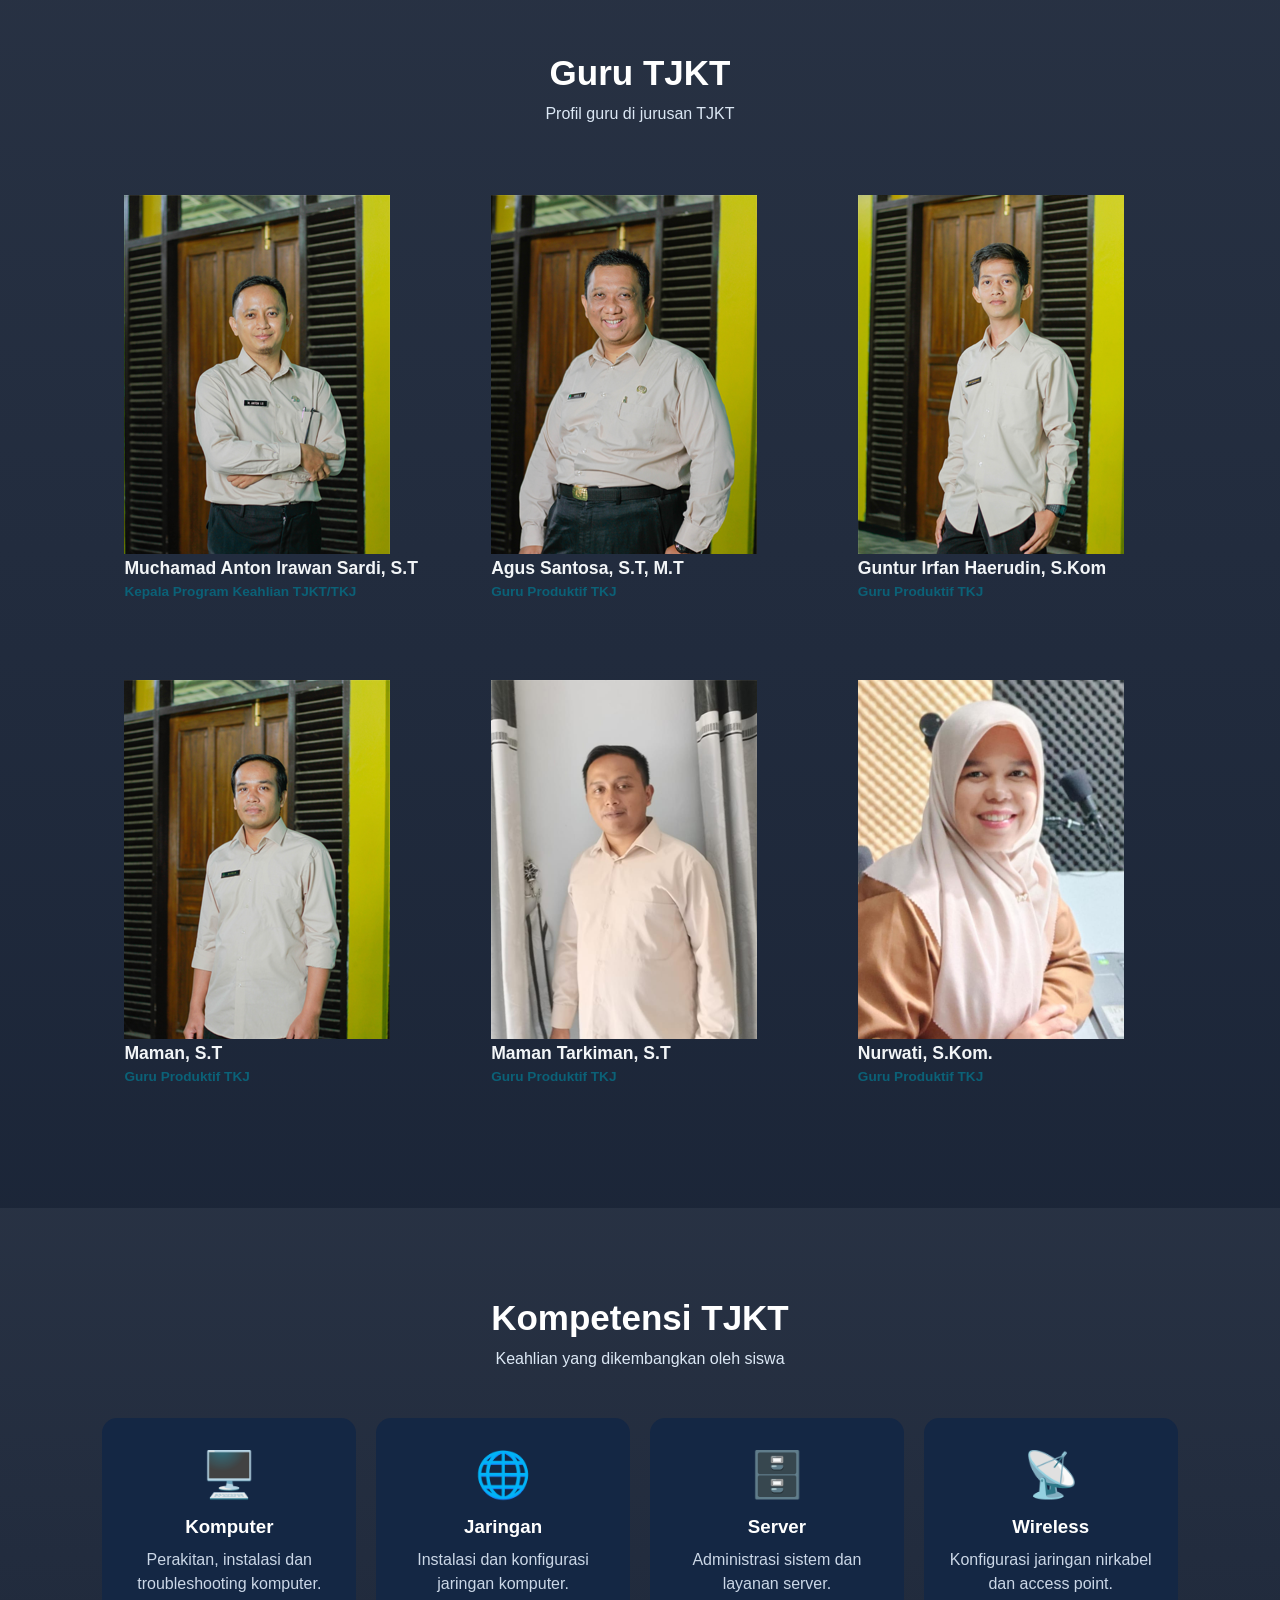
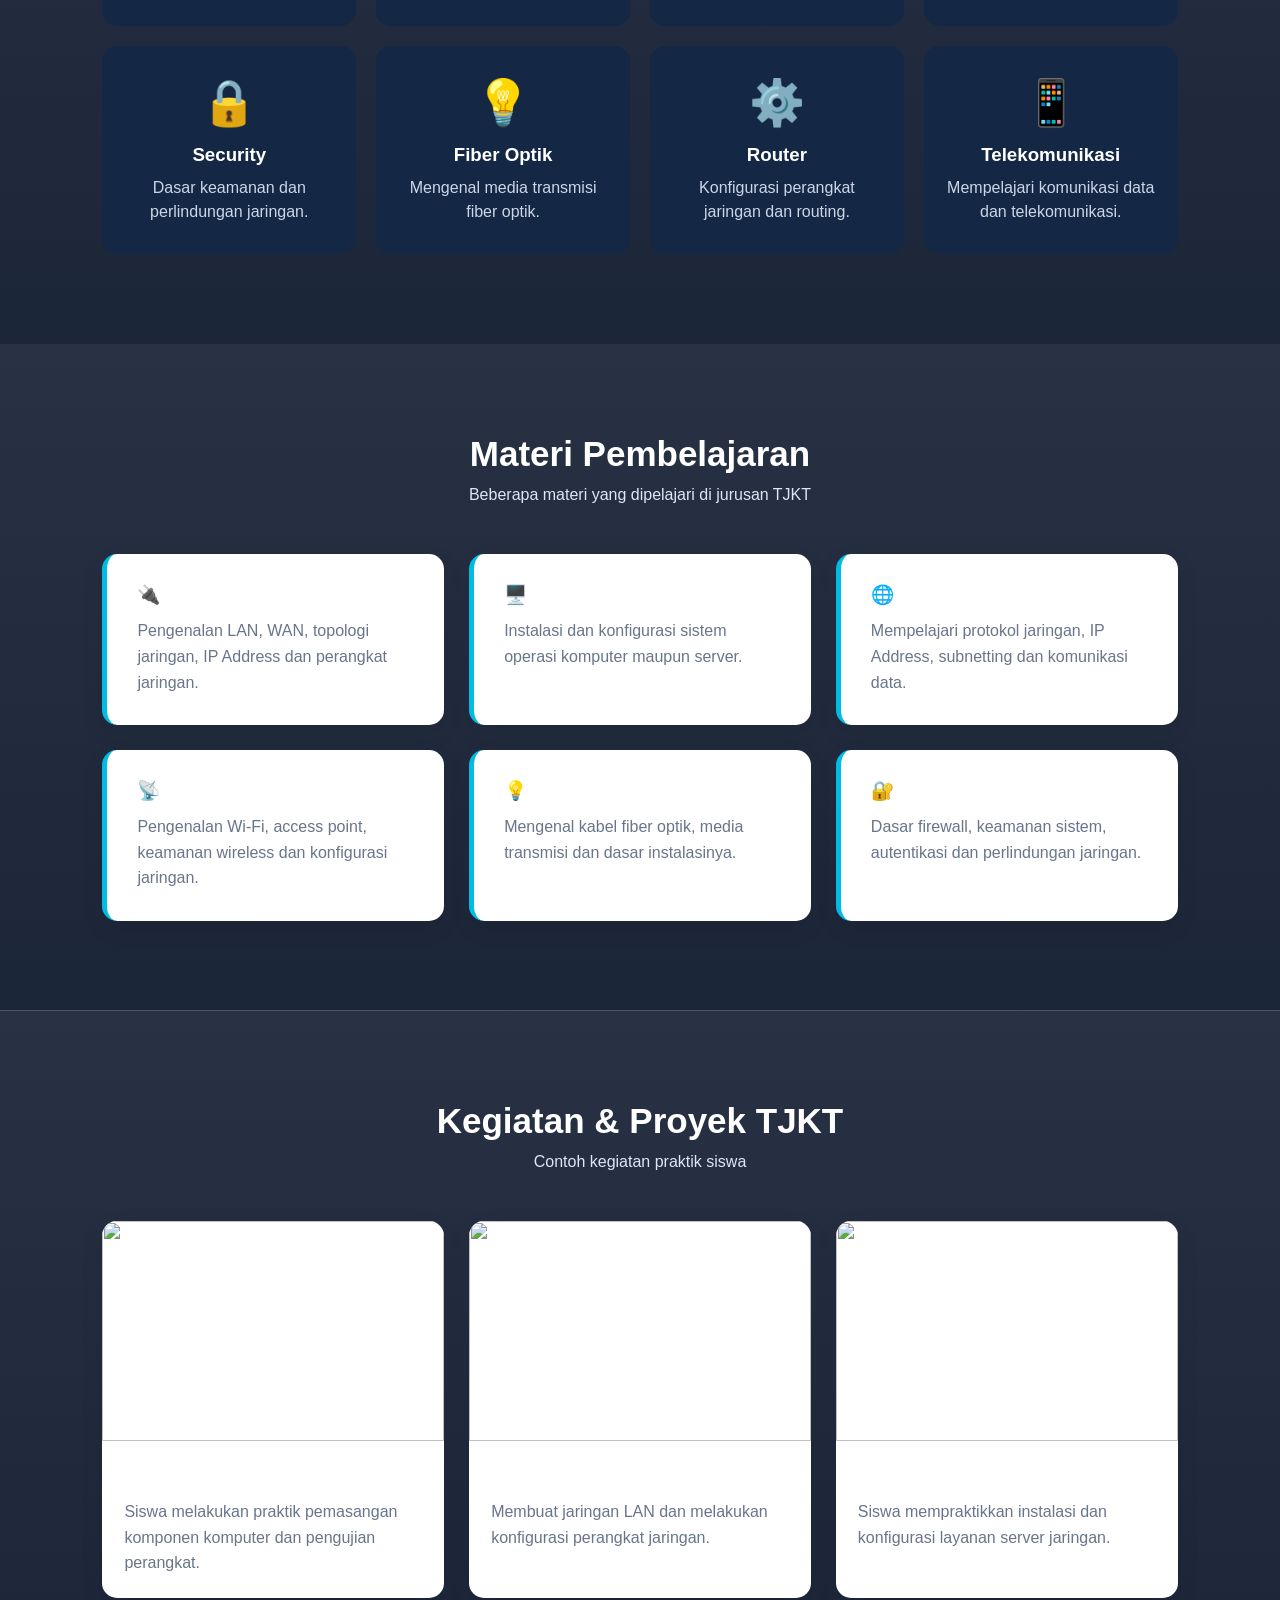
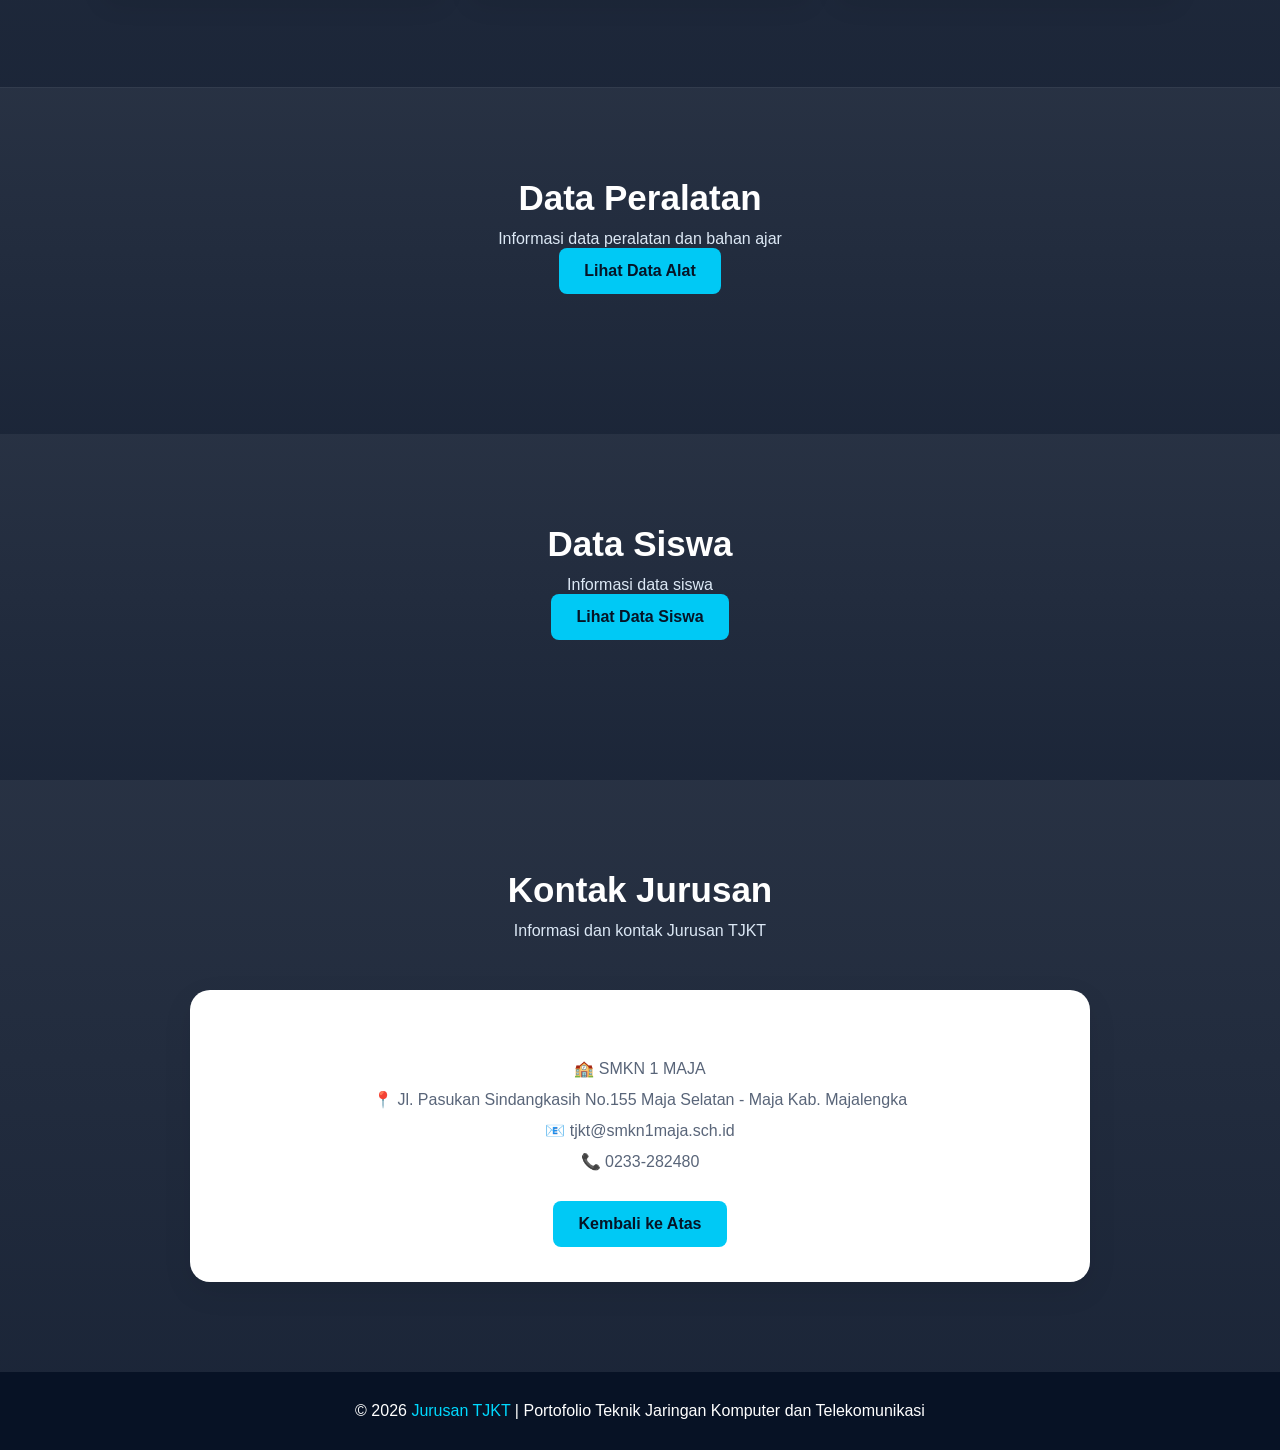
==== commit 36e6de52: "mengedit foto guru" ====
--- a/index.html
+++ b/index.html
@@ -68,6 +68,7 @@
 
         /* SHARED SECTION BACKGROUND */
         section {
+            padding: 90px 8%;
             background:
                 linear-gradient(rgba(4, 15, 35, .85), rgba(4, 15, 35, .9)),
                 url("https://images.unsplash.com/photo-1558494949-ef010cbdcc31?auto=format&fit=crop&w=1600&q=80");
@@ -119,11 +120,6 @@
             background: white;
         }
 
-        /* GENERAL */
-        section {
-            padding: 90px 8%;
-        }
-
         .title {
             text-align: center;
             margin-bottom: 50px;
@@ -208,7 +204,7 @@
             margin-bottom: 12px;
         }
 
-        .guru-info p {
+        .info-guru p {
             color: #68758a;
             line-height: 1.6;
         }
@@ -352,6 +348,7 @@
             }
 
             .guru-container,
+            .materi-container,
             .project-container {
                 grid-template-columns: repeat(2, 1fr);
             }
@@ -370,19 +367,37 @@
         }
 
         @media(max-width: 600px) {
+            nav {
+                height: auto;
+                min-height: 70px;
+                padding: 12px 18px;
+                flex-wrap: wrap;
+                gap: 10px;
+            }
+
             nav ul {
-                display: none;
+                flex-wrap: wrap;
+                gap: 8px 12px;
+            }
+
+            nav ul li a {
+                font-size: 12px;
             }
 
             .hero h1 {
                 font-size: 35px;
             }
 
+            .hero {
+                padding-top: 145px;
+            }
+
             .hero p {
                 font-size: 16px;
             }
 
             .guru-container,
+            .materi-container,
             .project-container,
             .skill-container {
                 grid-template-columns: 1fr;
@@ -408,7 +423,7 @@
             <li><a href="#kompetensi">Kompetensi</a></li>
             <li><a href="#materi">Materi</a></li>
             <li><a href="#kegiatan">Kegiatan</a></li>
-            <li><a href="#data-peminjaman">Data Peminjaman</a></li>
+            <li><a href="#data-peralatan">Data Peminjaman</a></li>
             <li><a href="#kontak">Kontak</a></li>
         </ul>
     </nav>
@@ -418,7 +433,7 @@
 <!-- HOME -->
 <section class="hero" id="home">
     <div class="hero-content">
-        <h1>SELAMAT DATANG DI<span>JURUSAN TJKT</span></h1>
+        <h1>SELAMAT DATANG DI <span>JURUSAN TJKT</span></h1>
 
         <p>
             Teknik Jaringan Komputer dan Telekomunikasi merupakan bidang
@@ -481,7 +496,7 @@
 
     <div class="guru-container">
 
-         <div class="info-guru">
+         <div class="guru-info">
        <img src="fotoguru/muchamad_anton.png" alt ="muchamad_anton">
 
      <div class="guru-content">
@@ -490,7 +505,7 @@
     </div>
  </div>
 
-        <div class="info-guru">
+        <div class="guru-info">
             <img src="fotoguru/Agus_Santosa.png" alt ="Agus_Santosa">
             <div class="guru-content">
 
@@ -499,7 +514,7 @@
     </div>
  </div>
 
-         <div class="info-guru">
+         <div class="guru-info">
         <img src="fotoguru/Guntur_Irfan.png" alt ="Guntur_Irfan">
 
     <div class="guru-content">
@@ -508,7 +523,7 @@
     </div>
  </div>
 
-        <div class="info-guru">
+        <div class="guru-info">
         <img src="fotoguru/maman_s.png" alt ="maman_s">
 
      <div class="guru-content">
@@ -517,7 +532,7 @@
     </div>
  </div>
 
-        <div class="info-guru">
+        <div class="guru-info">
         <img src="fotoguru/maman_t.png" alt ="maman_t">
 
      <div class="guru-content">
@@ -526,7 +541,7 @@
     </div>
  </div>
 
-        <div class="info-guru">
+        <div class="guru-info">
        <img src="fotoguru/Nurwati.png" alt ="Nurwati">
 
      <div class="guru-content">
@@ -749,9 +764,9 @@
 
             <h3>Jurusan TJKT</h3>
 
-            <p>🏫 SMKN 1 NAJA</p>
+            <p>🏫 SMKN 1 MAJA</p>
             <p>📍 Jl. Pasukan Sindangkasih No.155 Maja Selatan - Maja Kab. Majalengka</p>
-            <p>📧 tjkt@smkn1naja.sch.id</p>
+            <p>📧 tjkt@smkn1maja.sch.id</p>
             <p>📞 0233-282480</p>
 
             <br>
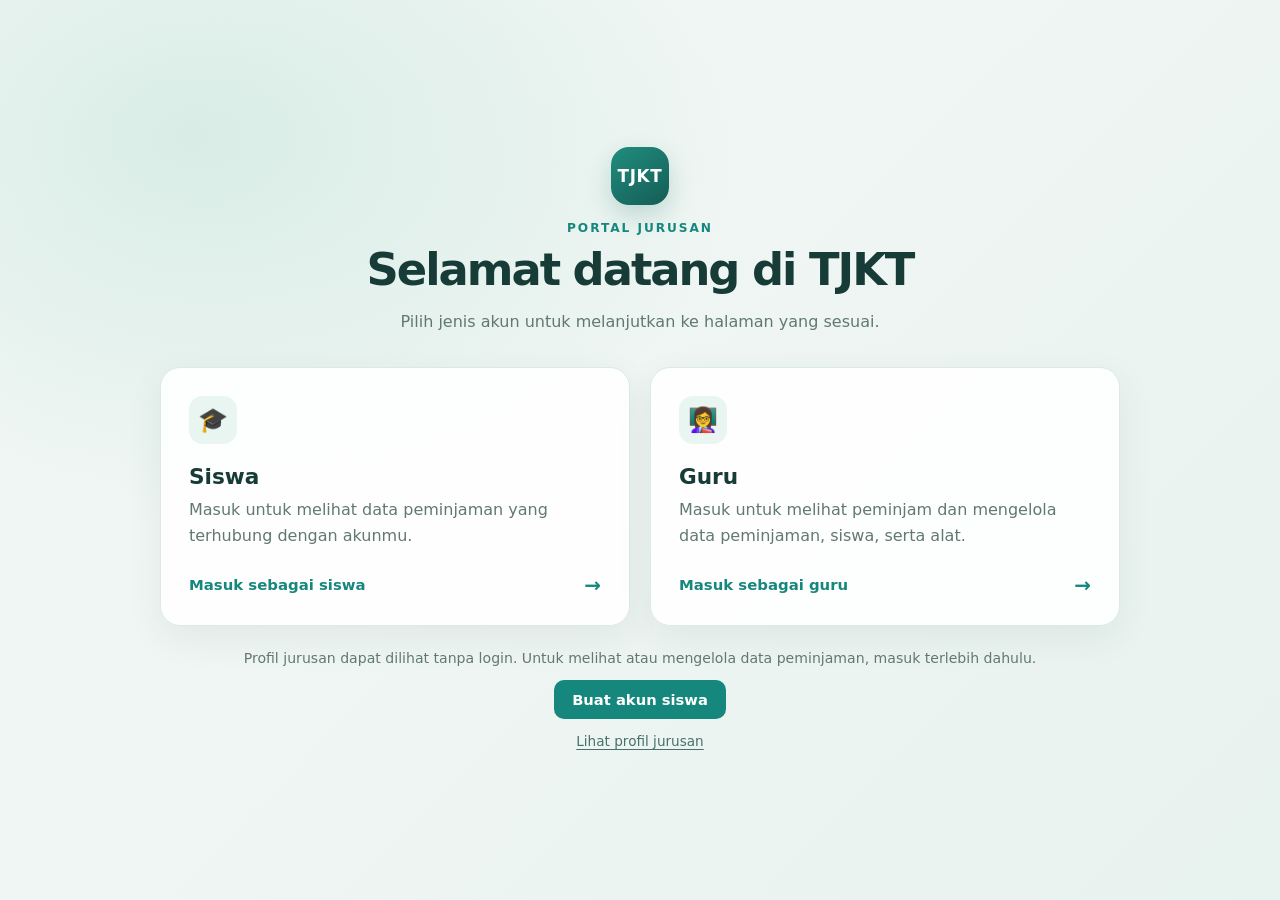
==== commit 70690004: "menambah database,akun_siswa.php,auth.php,beranda.html,daftar_siswa.php,delete_peminjaman.php,guru.p" ====
--- a/index.html
+++ b/index.html
@@ -3,790 +3,251 @@
 <head>
     <meta charset="UTF-8">
     <meta name="viewport" content="width=device-width, initial-scale=1.0">
-    <title>Portofolio Jurusan TJKT</title>
-
+    <meta name="theme-color" content="#123c38">
+    <title>Pilih Akses | Portal TJKT</title>
     <style>
+        :root {
+            color-scheme: light;
+            --ink: #173b37;
+            --muted: #617873;
+            --teal: #16877d;
+            --line: #dce9e5;
+        }
+
         * {
+            box-sizing: border-box;
+        }
+
+        body {
+            display: grid;
+            min-height: 100vh;
             margin: 0;
-            padding: 0;
-            box-sizing: border-box;
-            scroll-behavior: smooth;
-            font-family: Arial, Helvetica, sans-serif;
-        }
-
-        body {
-            background: #f4f7fb;
-            color: #172033;
-        }
-
-        /* NAVBAR */
-        header {
-            position: fixed;
-            top: 0;
-            width: 100%;
-            z-index: 1000;
-            background: rgba(10, 20, 40, 0.95);
-            backdrop-filter: blur(10px);
-        }
-
-        nav {
-            max-width: 1200px;
-            margin: auto;
-            height: 70px;
+            padding: 32px 20px;
+            place-items: center;
+            color: var(--ink);
+            background:
+                radial-gradient(ellipse at 15% 15%, rgba(116, 196, 171, 0.2), transparent 36%),
+                linear-gradient(135deg, #f4f8f6, #e8f2ee);
+            font-family: "Segoe UI", system-ui, -apple-system, BlinkMacSystemFont, sans-serif;
+        }
+
+        main {
+            width: min(100%, 960px);
+        }
+
+        .intro {
+            margin-bottom: 32px;
+            text-align: center;
+        }
+
+        .brand {
+            display: inline-flex;
+            align-items: center;
+            justify-content: center;
+            width: 58px;
+            height: 58px;
+            margin-bottom: 16px;
+            color: #fff;
+            background: linear-gradient(145deg, #208e7d, #155c56);
+            border-radius: 18px;
+            box-shadow: 0 10px 24px rgba(22, 104, 91, 0.2);
+            font-size: 1.05rem;
+            font-weight: 800;
+            letter-spacing: 0.04em;
+        }
+
+        .eyebrow {
+            margin: 0 0 8px;
+            color: var(--teal);
+            font-size: 0.76rem;
+            font-weight: 750;
+            letter-spacing: 0.16em;
+            text-transform: uppercase;
+        }
+
+        h1 {
+            margin: 0;
+            font-size: clamp(1.9rem, 5vw, 2.8rem);
+            letter-spacing: -0.045em;
+        }
+
+        .intro > p:last-child {
+            max-width: 530px;
+            margin: 12px auto 0;
+            color: var(--muted);
+            line-height: 1.7;
+        }
+
+        .choices {
+            display: grid;
+            grid-template-columns: repeat(2, minmax(0, 1fr));
+            gap: 20px;
+        }
+
+        .choice {
             display: flex;
-            justify-content: space-between;
-            align-items: center;
-            padding: 0 25px;
-        }
-
-        .logo {
-            color: white;
-            font-size: 24px;
-            font-weight: bold;
-        }
-
-        .logo span {
-            color: #00d9ff;
-        }
-
-        nav ul {
-            list-style: none;
-            display: flex;
-            gap: 25px;
-        }
-
-        nav ul li a {
-            color: white;
+            min-height: 255px;
+            flex-direction: column;
+            padding: 28px;
+            color: inherit;
+            background: rgba(255, 255, 255, 0.92);
+            border: 1px solid var(--line);
+            border-radius: 20px;
+            box-shadow: 0 12px 36px rgba(26, 65, 57, 0.07);
             text-decoration: none;
-            font-size: 15px;
-            transition: .3s;
-        }
-
-        nav ul li a:hover {
-            color: #00d9ff;
-        }
-
-        /* SHARED SECTION BACKGROUND */
-        section {
-            padding: 90px 8%;
-            background:
-                linear-gradient(rgba(4, 15, 35, .85), rgba(4, 15, 35, .9)),
-                url("https://images.unsplash.com/photo-1558494949-ef010cbdcc31?auto=format&fit=crop&w=1600&q=80");
-            background-size: cover;
-            background-position: center;
-            color: white;
-        }
-
-        .hero {
-            min-height: 100vh;
+            transition: transform 180ms ease, box-shadow 180ms ease, border-color 180ms ease;
+        }
+
+        .choice:hover,
+        .choice:focus-visible {
+            border-color: #9fc9bd;
+            box-shadow: 0 18px 42px rgba(26, 65, 57, 0.13);
+            transform: translateY(-4px);
+        }
+
+        .choice:focus-visible,
+        .public-link:focus-visible {
+            outline: 3px solid #69b9aa;
+            outline-offset: 4px;
+        }
+
+        .icon {
+            display: grid;
+            width: 48px;
+            height: 48px;
+            margin-bottom: 20px;
+            place-items: center;
+            background: #e9f5f0;
+            border-radius: 14px;
+            font-size: 1.5rem;
+        }
+
+        .choice h2 {
+            margin: 0 0 8px;
+            font-size: 1.35rem;
+        }
+
+        .choice p {
+            margin: 0;
+            color: var(--muted);
+            line-height: 1.65;
+        }
+
+        .action {
             display: flex;
             align-items: center;
-            padding: 100px 10%;
-        }
-
-        .hero-content {
-            max-width: 750px;
-        }
-
-        .hero h1 {
-            font-size: 55px;
-            margin-bottom: 20px;
-        }
-
-        .hero h1 span {
-            color: #00d9ff;
-        }
-
-        .hero p {
-            font-size: 19px;
-            line-height: 1.7;
-            margin-bottom: 30px;
-            color: #dce8f5;
-        }
-
-        .btn {
+            justify-content: space-between;
+            margin-top: auto;
+            padding-top: 24px;
+            color: var(--teal);
+            font-size: 0.93rem;
+            font-weight: 750;
+        }
+
+        .arrow {
+            font-size: 1.25rem;
+            transition: transform 180ms ease;
+        }
+
+        .choice:hover .arrow {
+            transform: translateX(4px);
+        }
+
+        .footer {
+            margin: 24px 0 0;
+            color: var(--muted);
+            font-size: 0.88rem;
+            text-align: center;
+        }
+
+        .public-link {
             display: inline-block;
-            padding: 14px 25px;
-            border-radius: 8px;
-            background: #00c9f5;
-            color: #061426;
+            margin-top: 10px;
+            padding: 4px 8px;
+            color: #47716a;
+            font-size: 0.85rem;
+            text-decoration: underline;
+            text-underline-offset: 3px;
+        }
+
+        .register-link {
+            display: inline-block;
+            margin-top: 14px;
+            padding: 11px 18px;
+            color: #fff;
+            background: var(--teal);
+            border-radius: 10px;
+            font-size: 0.92rem;
+            font-weight: 700;
             text-decoration: none;
-            font-weight: bold;
-            transition: .3s;
-        }
-
-        .btn:hover {
-            transform: translateY(-3px);
-            background: white;
-        }
-
-        .title {
-            text-align: center;
-            margin-bottom: 50px;
-        }
-
-        .title h2 {
-            font-size: 35px;
-            color: white;
-            margin-bottom: 12px;
-        }
-
-        .title p {
-            color: #dce8f5;
-        }
-
-        /* ABOUT */
-        .about {
-            display: grid;
-            grid-template-columns: 1fr 1fr;
-            gap: 50px;
-            max-width: 1200px;
-            margin: auto;
-            align-items: center;
-        }
-
-        .about img {
-            width: 100%;
-            border-radius: 20px;
-            box-shadow: 0 15px 40px rgba(0,0,0,.15);
-        }
-
-        .about-text h3 {
-            font-size: 30px;
-            margin-bottom: 20px;
-            color: white;
-        }
-
-        .about-text p {
-            line-height: 1.8;
-            color: #dce8f5;
-            margin-bottom: 15px;
-        }
-
-        /* GURU */
-        .guru-container {
-            max-width: 1200px;
-            margin: auto;
-            display: grid;
-            grid-template-columns: repeat(3, 1fr);
-            gap: 25px;
-        }
-
-        .guru-card {
-            background: white;
-            border-radius: 18px;
-            overflow: hidden;
-            box-shadow: 0 10px 30px rgba(0,0,0,.08);
-            transition: .3s;
-        }
-
-        .guru-card:hover {
-            transform: translateY(-8px);
-        }
-
-        .guru-card img {
-            width: 100%;
-            height: 250px;
-            object-fit: cover;
-        }
-
-        .guru-info {
-            padding: 22px;
-        }
-
-        .guru-info h3 {
-            margin-bottom: 7px;
-        }
-
-        .guru-info .jabatan {
-            color: #00a8d0;
-            font-weight: bold;
-            margin-bottom: 12px;
-        }
-
-        .info-guru p {
-            color: #68758a;
-            line-height: 1.6;
-        }
-
-        /* KOMPETENSI */
-        .kompetensi {
-            color: white;
-        }
-
-        .skill-container {
-            max-width: 1200px;
-            margin: auto;
-            display: grid;
-            grid-template-columns: repeat(4, 1fr);
-            gap: 20px;
-        }
-
-        .skill {
-            background: #142744;
-            padding: 30px 20px;
-            border-radius: 15px;
-            text-align: center;
-            transition: .3s;
-        }
-
-        .skill:hover {
-            background: #00a8d0;
-            transform: translateY(-5px);
-        }
-
-        .skill .icon {
-            font-size: 45px;
-            margin-bottom: 15px;
-        }
-
-        .skill h3 {
-            margin-bottom: 10px;
-        }
-
-        .skill p {
-            color: #cbd7e7;
-            line-height: 1.5;
-        }
-
-        /* MATERI */
-        .materi-container {
-            max-width: 1200px;
-            margin: auto;
-            display: grid;
-            grid-template-columns: repeat(3, 1fr);
-            gap: 25px;
-        }
-
-        .materi {
-            background: white;
-            padding: 30px;
-            border-radius: 15px;
-            border-left: 5px solid #00bce4;
-            box-shadow: 0 8px 25px rgba(0,0,0,.07);
-        }
-
-        .materi h3 {
-            margin-bottom: 12px;
-        }
-
-        .materi p {
-            color: #68758a;
-            line-height: 1.6;
-        }
-
-        /* KEGIATAN */
-        .project-container {
-            max-width: 1200px;
-            margin: auto;
-            display: grid;
-            grid-template-columns: repeat(3, 1fr);
-            gap: 25px;
-        }
-
-        .project {
-            background: white;
-            border-radius: 15px;
-            overflow: hidden;
-            box-shadow: 0 8px 25px rgba(0,0,0,.08);
-        }
-
-        .project img {
-            width: 100%;
-            height: 220px;
-            object-fit: cover;
-        }
-
-        .project-content {
-            padding: 22px;
-        }
-
-        .project-content h3 {
-            margin-bottom: 10px;
-        }
-
-        .project-content p {
-            color: #68758a;
-            line-height: 1.6;
-        }
-
-        /* KONTAK */
-        .contact {
-            max-width: 900px;
-            margin: auto;
-            text-align: center;
-        }
-
-        .contact-box {
-            background: white;
-            padding: 35px;
-            border-radius: 20px;
-            box-shadow: 0 10px 30px rgba(0,0,0,.08);
-        }
-
-        .contact-box p {
-            margin: 12px 0;
-            color: #596579;
-        }
-
-        /* FOOTER */
-        footer {
-            background: #071225;
-            color: white;
-            text-align: center;
-            padding: 30px;
-        }
-
-        footer span {
-            color: #00d9ff;
-        }
-
-        /* RESPONSIVE */
-        @media(max-width: 900px) {
-            .about {
+            transition: background-color 180ms ease, transform 180ms ease;
+        }
+
+        .register-link:hover {
+            color: #fff;
+            background: #116d65;
+            transform: translateY(-2px);
+        }
+
+        @media (max-width: 620px) {
+            body {
+                padding: 28px 16px;
+            }
+
+            .intro {
+                margin-bottom: 24px;
+            }
+
+            .choices {
                 grid-template-columns: 1fr;
-            }
-
-            .guru-container,
-            .materi-container,
-            .project-container {
-                grid-template-columns: repeat(2, 1fr);
-            }
-
-            .skill-container {
-                grid-template-columns: repeat(2, 1fr);
-            }
-
-            .hero h1 {
-                font-size: 42px;
-            }
-
-            nav ul {
-                gap: 12px;
-            }
-        }
-
-        @media(max-width: 600px) {
-            nav {
-                height: auto;
-                min-height: 70px;
-                padding: 12px 18px;
-                flex-wrap: wrap;
-                gap: 10px;
-            }
-
-            nav ul {
-                flex-wrap: wrap;
-                gap: 8px 12px;
-            }
-
-            nav ul li a {
-                font-size: 12px;
-            }
-
-            .hero h1 {
-                font-size: 35px;
-            }
-
-            .hero {
-                padding-top: 145px;
-            }
-
-            .hero p {
-                font-size: 16px;
-            }
-
-            .guru-container,
-            .materi-container,
-            .project-container,
-            .skill-container {
-                grid-template-columns: 1fr;
-            }
-
-            section {
-                padding: 70px 6%;
+                gap: 14px;
+            }
+
+            .choice {
+                min-height: 220px;
+                padding: 24px;
+            }
+        }
+
+        @media (prefers-reduced-motion: reduce) {
+            *,
+            *::before,
+            *::after {
+                scroll-behavior: auto !important;
+                transition-duration: 0.01ms !important;
             }
         }
     </style>
 </head>
-
 <body>
-
-<header>
-    <nav>
-        <div class="logo">TJKT<span>.</span></div>
-
-        <ul>
-            <li><a href="#home">Home</a></li>
-            <li><a href="#about">Tentang</a></li>
-            <li><a href="#guru">Guru</a></li>
-            <li><a href="#kompetensi">Kompetensi</a></li>
-            <li><a href="#materi">Materi</a></li>
-            <li><a href="#kegiatan">Kegiatan</a></li>
-            <li><a href="#data-peralatan">Data Peminjaman</a></li>
-            <li><a href="#kontak">Kontak</a></li>
-        </ul>
-    </nav>
-</header>
-
-
-<!-- HOME -->
-<section class="hero" id="home">
-    <div class="hero-content">
-        <h1>SELAMAT DATANG DI <span>JURUSAN TJKT</span></h1>
-
-        <p>
-            Teknik Jaringan Komputer dan Telekomunikasi merupakan bidang
-            keahlian yang mempelajari komputer, jaringan, server,
-            telekomunikasi, keamanan jaringan, serta teknologi informasi.
-        </p>
-
-        <a href="#about" class="btn">Jelajahi Website</a>
-    </div>
-</section>
-
-
-<!-- TENTANG -->
-<section id="about">
-
-    <div class="title">
-        <h2>Tentang Jurusan TJKT</h2>
-        <p>Mengenal lebih dekat Teknik Jaringan Komputer dan Telekomunikasi</p>
-    </div>
-
-    <div class="about">
-
-        <img
-            src="https://images.unsplash.com/photo-1558494949-ef010cbdcc31?auto=format&fit=crop&w=1000&q=80"
-            alt="Jaringan Komputer">
-
-        <div class="about-text">
-
-            <h3>Teknik Jaringan Komputer dan Telekomunikasi</h3>
-
-            <p>
-                TJKT adalah jurusan yang mempelajari berbagai teknologi
-                jaringan komputer dan telekomunikasi.
-            </p>
-
-            <p>
-                Siswa mempelajari perakitan komputer, instalasi sistem
-                operasi, konfigurasi jaringan, server, perangkat jaringan,
-                keamanan jaringan, fiber optik, dan teknologi komunikasi.
-            </p>
-
-            <p>
-                Pembelajaran TJKT menggabungkan teori dan praktik sehingga
-                siswa dapat mengembangkan keterampilan teknis dan kemampuan
-                pemecahan masalah.
-            </p>
-
+    <main>
+        <header class="intro">
+            <div class="brand" aria-hidden="true">TJKT</div>
+            <p class="eyebrow">Portal Jurusan</p>
+            <h1>Selamat datang di TJKT</h1>
+            <p>Pilih jenis akun untuk melanjutkan ke halaman yang sesuai.</p>
+        </header>
+
+        <section class="choices" aria-label="Pilih jenis akun">
+            <a class="choice" href="login.php?role=siswa">
+                <span class="icon" aria-hidden="true">🎓</span>
+                <h2>Siswa</h2>
+                <p>Masuk untuk melihat data peminjaman yang terhubung dengan akunmu.</p>
+                <span class="action">Masuk sebagai siswa <span class="arrow" aria-hidden="true">→</span></span>
+            </a>
+            <a class="choice" href="login.php?role=guru">
+                <span class="icon" aria-hidden="true">👩‍🏫</span>
+                <h2>Guru</h2>
+                <p>Masuk untuk melihat peminjam dan mengelola data peminjaman, siswa, serta alat.</p>
+                <span class="action">Masuk sebagai guru <span class="arrow" aria-hidden="true">→</span></span>
+            </a>
+        </section>
+
+        <p class="footer">Profil jurusan dapat dilihat tanpa login. Untuk melihat atau mengelola data peminjaman, masuk terlebih dahulu.</p>
+        <div style="text-align:center">
+            <a class="register-link" href="daftar_siswa.php">Buat akun siswa</a><br>
+            <a class="public-link" href="beranda.html">Lihat profil jurusan</a>
         </div>
-    </div>
-</section>
-
-
-<!-- GURU -->
-<section class="guru" id="guru">
-
-    <div class="title">
-        <h2>Guru TJKT</h2>
-        <p>Profil guru di jurusan TJKT</p>
-    </div>
-
-    <div class="guru-container">
-
-         <div class="guru-info">
-       <img src="fotoguru/muchamad_anton.png" alt ="muchamad_anton">
-
-     <div class="guru-content">
-        <h3 style="margin-bottom: 5px; color: #f2f5f7; font-size: 1.1rem;">Muchamad Anton Irawan Sardi, S.T</h3>
-        <div class="jabatan" style="color: #0b6177; font-weight: bold; font-size: 0.85rem;">Kepala Program Keahlian TJKT/TKJ</div>
-    </div>
- </div>
-
-        <div class="guru-info">
-            <img src="fotoguru/Agus_Santosa.png" alt ="Agus_Santosa">
-            <div class="guru-content">
-
-       <h3 style="margin-bottom: 5px; color: #f2f5f7; font-size: 1.1rem;">Agus Santosa, S.T, M.T</h3>
-                <div class="jabatan" style="color: #0b6177; font-weight: bold; font-size: 0.85rem;">Guru Produktif TKJ</div>
-    </div>
- </div>
-
-         <div class="guru-info">
-        <img src="fotoguru/Guntur_Irfan.png" alt ="Guntur_Irfan">
-
-    <div class="guru-content">
-        <h3 style="margin-bottom: 5px; color: #f2f5f7; font-size: 1.1rem;">Guntur Irfan Haerudin, S.Kom</h3>
-        <div class="jabatan" style="color: #0b6177; font-weight: bold; font-size: 0.85rem;">Guru Produktif TKJ</div>
-    </div>
- </div>
-
-        <div class="guru-info">
-        <img src="fotoguru/maman_s.png" alt ="maman_s">
-
-     <div class="guru-content">
-        <h3 style="margin-bottom: 5px; color: #f2f5f7; font-size: 1.1rem;">Maman, S.T</h3>
-        <div class="jabatan" style="color: #0b6177; font-weight: bold; font-size: 0.85rem;">Guru Produktif TKJ</div>
-    </div>
- </div>
-
-        <div class="guru-info">
-        <img src="fotoguru/maman_t.png" alt ="maman_t">
-
-     <div class="guru-content">
-        <h3 style="margin-bottom: 5px; color: #f2f5f7; font-size: 1.1rem;">Maman Tarkiman, S.T</h3>
-        <div class="jabatan" style="color: #0b6177; font-weight: bold; font-size: 0.85rem;">Guru Produktif TKJ</div>
-    </div>
- </div>
-
-        <div class="guru-info">
-       <img src="fotoguru/Nurwati.png" alt ="Nurwati">
-
-     <div class="guru-content">
-        <h3 style="margin-bottom: 5px; color: #f2f5f7; font-size: 1.1rem;">Nurwati, S.Kom.</h3>
-        <div class="jabatan" style="color: #0b6177; font-weight: bold; font-size: 0.85rem;">Guru Produktif TKJ</div>
-    </div>
- </div>
-
-    </div>
-</section>
-
-
-<!-- KOMPETENSI -->
-<section class="kompetensi" id="kompetensi">
-
-    <div class="title">
-        <h2>Kompetensi TJKT</h2>
-        <p>Keahlian yang dikembangkan oleh siswa</p>
-    </div>
-
-    <div class="skill-container">
-
-        <div class="skill">
-            <div class="icon">🖥️</div>
-            <h3>Komputer</h3>
-            <p>Perakitan, instalasi dan troubleshooting komputer.</p>
-        </div>
-
-        <div class="skill">
-            <div class="icon">🌐</div>
-            <h3>Jaringan</h3>
-            <p>Instalasi dan konfigurasi jaringan komputer.</p>
-        </div>
-
-        <div class="skill">
-            <div class="icon">🗄️</div>
-            <h3>Server</h3>
-            <p>Administrasi sistem dan layanan server.</p>
-        </div>
-
-        <div class="skill">
-            <div class="icon">📡</div>
-            <h3>Wireless</h3>
-            <p>Konfigurasi jaringan nirkabel dan access point.</p>
-        </div>
-
-        <div class="skill">
-            <div class="icon">🔒</div>
-            <h3>Security</h3>
-            <p>Dasar keamanan dan perlindungan jaringan.</p>
-        </div>
-
-        <div class="skill">
-            <div class="icon">💡</div>
-            <h3>Fiber Optik</h3>
-            <p>Mengenal media transmisi fiber optik.</p>
-        </div>
-
-        <div class="skill">
-            <div class="icon">⚙️</div>
-            <h3>Router</h3>
-            <p>Konfigurasi perangkat jaringan dan routing.</p>
-        </div>
-
-        <div class="skill">
-            <div class="icon">📱</div>
-            <h3>Telekomunikasi</h3>
-            <p>Mempelajari komunikasi data dan telekomunikasi.</p>
-        </div>
-
-    </div>
-</section>
-
-
-<!-- MATERI -->
-<section id="materi">
-
-    <div class="title">
-        <h2>Materi Pembelajaran</h2>
-        <p>Beberapa materi yang dipelajari di jurusan TJKT</p>
-    </div>
-
-    <div class="materi-container">
-
-        <div class="materi">
-            <h3>🔌 Dasar Jaringan</h3>
-            <p>
-                Pengenalan LAN, WAN, topologi jaringan,
-                IP Address dan perangkat jaringan.
-            </p>
-        </div>
-
-        <div class="materi">
-            <h3>🖥️ Sistem Operasi</h3>
-            <p>
-                Instalasi dan konfigurasi sistem operasi
-                komputer maupun server.
-            </p>
-        </div>
-
-        <div class="materi">
-            <h3>🌐 TCP/IP</h3>
-            <p>
-                Mempelajari protokol jaringan,
-                IP Address, subnetting dan komunikasi data.
-            </p>
-        </div>
-
-        <div class="materi">
-            <h3>📡 Wireless</h3>
-            <p>
-                Pengenalan Wi-Fi, access point,
-                keamanan wireless dan konfigurasi jaringan.
-            </p>
-        </div>
-
-        <div class="materi">
-            <h3>💡 Fiber Optik</h3>
-            <p>
-                Mengenal kabel fiber optik,
-                media transmisi dan dasar instalasinya.
-            </p>
-        </div>
-
-        <div class="materi">
-            <h3>🔐 Keamanan Jaringan</h3>
-            <p>
-                Dasar firewall, keamanan sistem,
-                autentikasi dan perlindungan jaringan.
-            </p>
-        </div>
-
-    </div>
-</section>
-
-
-<!-- KEGIATAN -->
-<section class="kegiatan" id="kegiatan">
-
-    <div class="title">
-        <h2>Kegiatan & Proyek TJKT</h2>
-        <p>Contoh kegiatan praktik siswa</p>
-    </div>
-
-    <div class="project-container">
-
-        <div class="project">
-            <img src="https://images.unsplash.com/photo-1518770660439-4636190af475?auto=format&fit=crop&w=1000&q=80">
-
-            <div class="project-content">
-                <h3>Perakitan Komputer</h3>
-                <p>
-                    Siswa melakukan praktik pemasangan komponen
-                    komputer dan pengujian perangkat.
-                </p>
-            </div>
-        </div>
-
-
-        <div class="project">
-            <img src="https://images.unsplash.com/photo-1558494949-ef010cbdcc31?auto=format&fit=crop&w=1000&q=80">
-
-            <div class="project-content">
-                <h3>Praktik Jaringan</h3>
-                <p>
-                    Membuat jaringan LAN dan melakukan konfigurasi
-                    perangkat jaringan.
-                </p>
-            </div>
-        </div>
-
-
-        <div class="project">
-            <img src="https://images.unsplash.com/photo-1451187580459-43490279c0fa?auto=format&fit=crop&w=1000&q=80">
-
-            <div class="project-content">
-                <h3>Project Server</h3>
-                <p>
-                    Siswa mempraktikkan instalasi dan konfigurasi
-                    layanan server jaringan.
-                </p>
-            </div>
-        </div>
-
-    </div>
-</section>
-
-<!-- DATA PERALATAN -->
-<section class="data-peralatan" id="data-peralatan">
-
-    <div class="title">
-        <h2>Data Peralatan</h2>
-        <p>Informasi data peralatan dan bahan ajar</p>
-        <a href="index.php" class="btn">Lihat Data Alat</a>
-    </div>
-</section>
-
-<!--DATA SISWA-->
-<section class="data-siswa" id="data-siswa">
-
-    <div class="title">
-        <h2>Data Siswa</h2>
-        <p>Informasi data siswa</p>
-        <a href="siswa.php" class="btn">Lihat Data Siswa</a>
-    </div>
-
-</section>
-
-<!-- KONTAK -->
-<section id="kontak">
-
-    <div class="title">
-        <h2>Kontak Jurusan</h2>
-        <p>Informasi dan kontak Jurusan TJKT</p>
-    </div>
-
-    <div class="contact">
-
-        <div class="contact-box">
-
-            <h3>Jurusan TJKT</h3>
-
-            <p>🏫 SMKN 1 MAJA</p>
-            <p>📍 Jl. Pasukan Sindangkasih No.155 Maja Selatan - Maja Kab. Majalengka</p>
-            <p>📧 tjkt@smkn1maja.sch.id</p>
-            <p>📞 0233-282480</p>
-
-            <br>
-
-            <a href="#home" class="btn">Kembali ke Atas</a>
-
-        </div>
-
-    </div>
-
-</section>
-
-
-<footer>
-    <p>
-        © 2026 <span>Jurusan TJKT</span> |
-        Portofolio Teknik Jaringan Komputer dan Telekomunikasi
-    </p>
-</footer>
-
-
+    </main>
 </body>
-</html>+</html>
